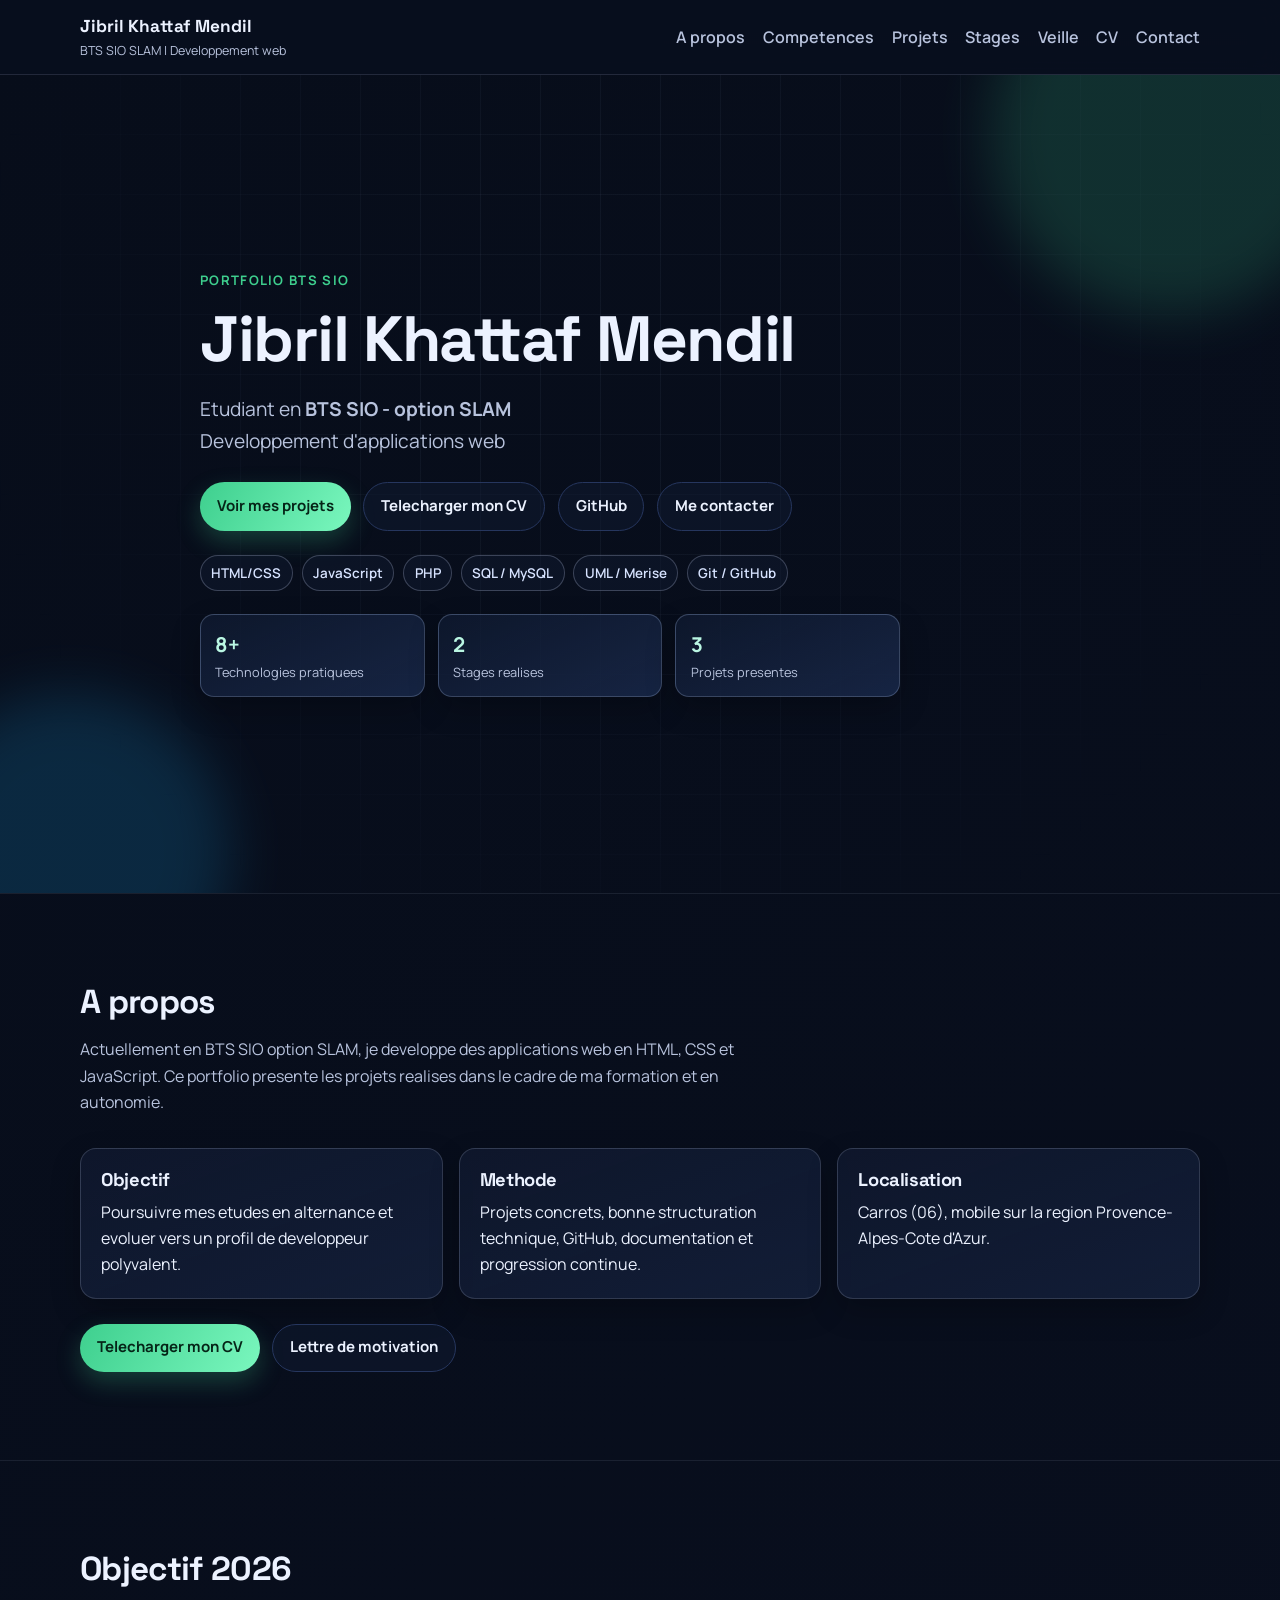
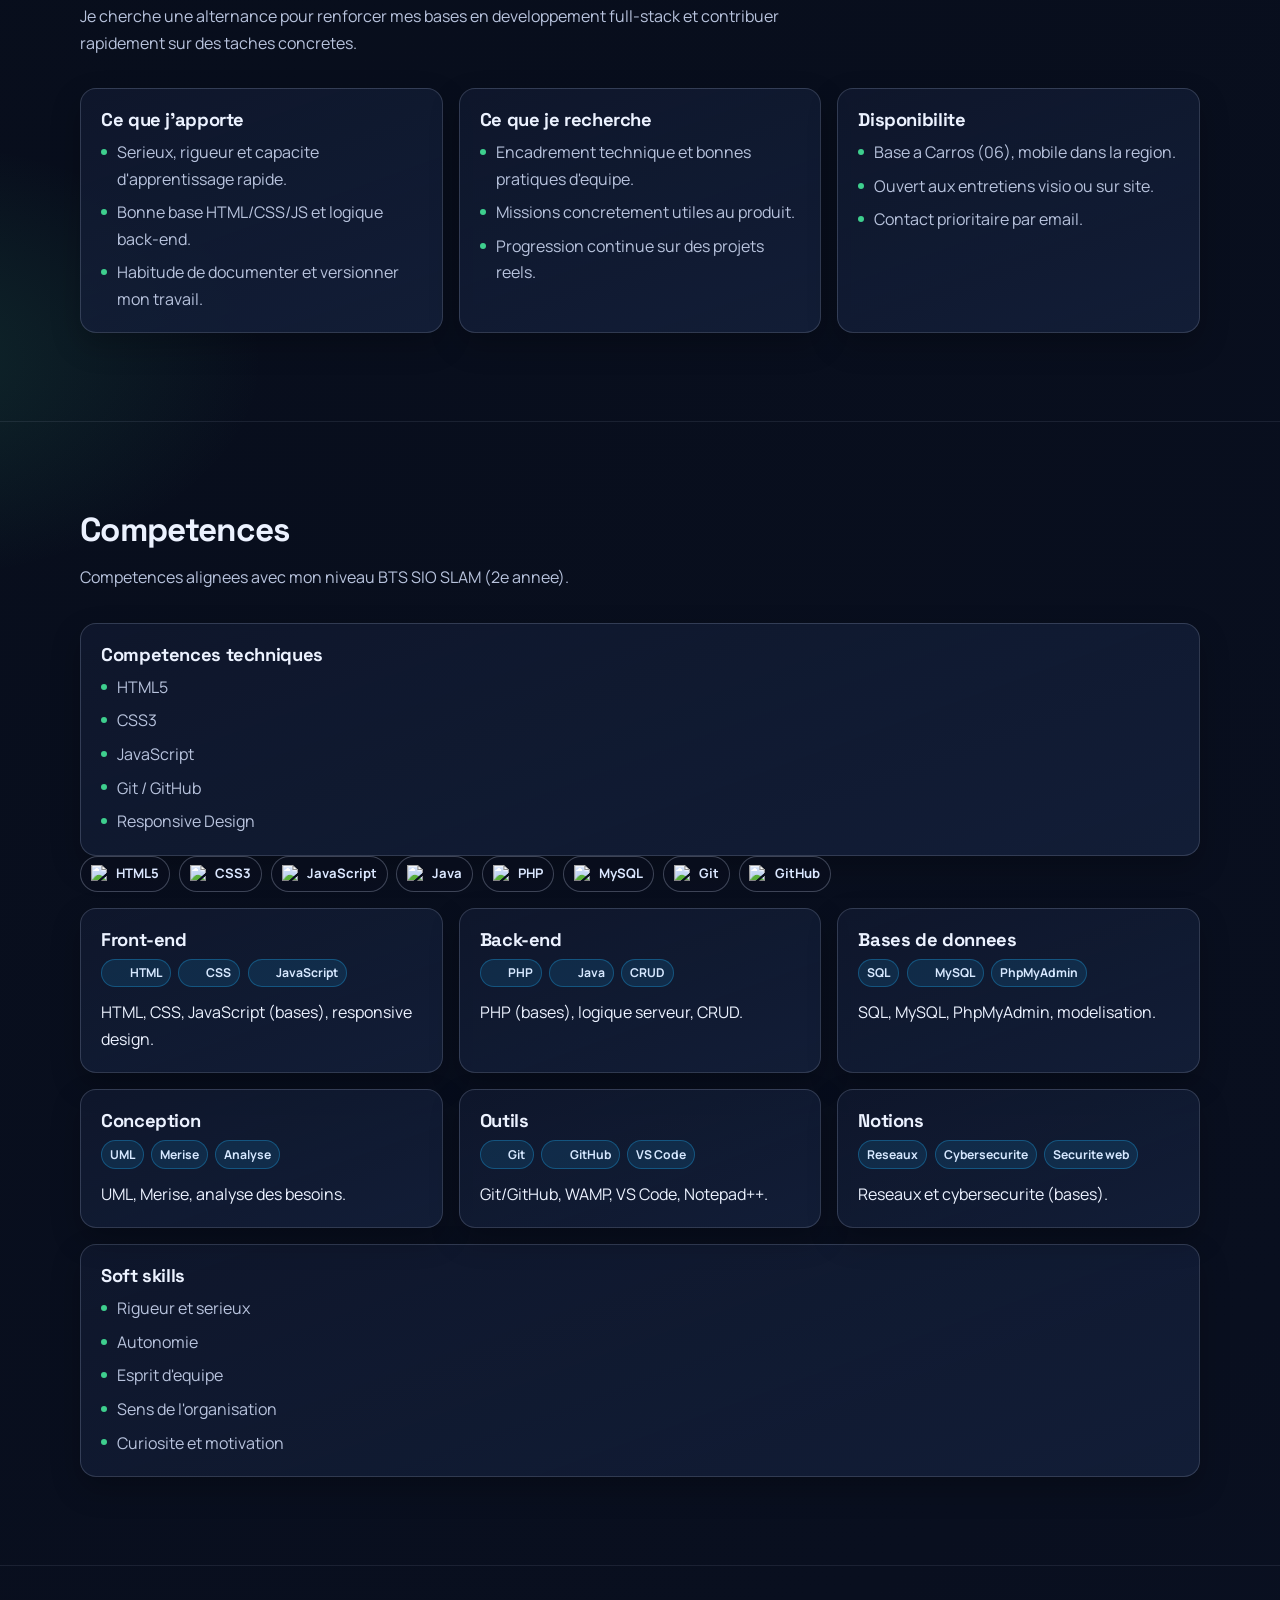
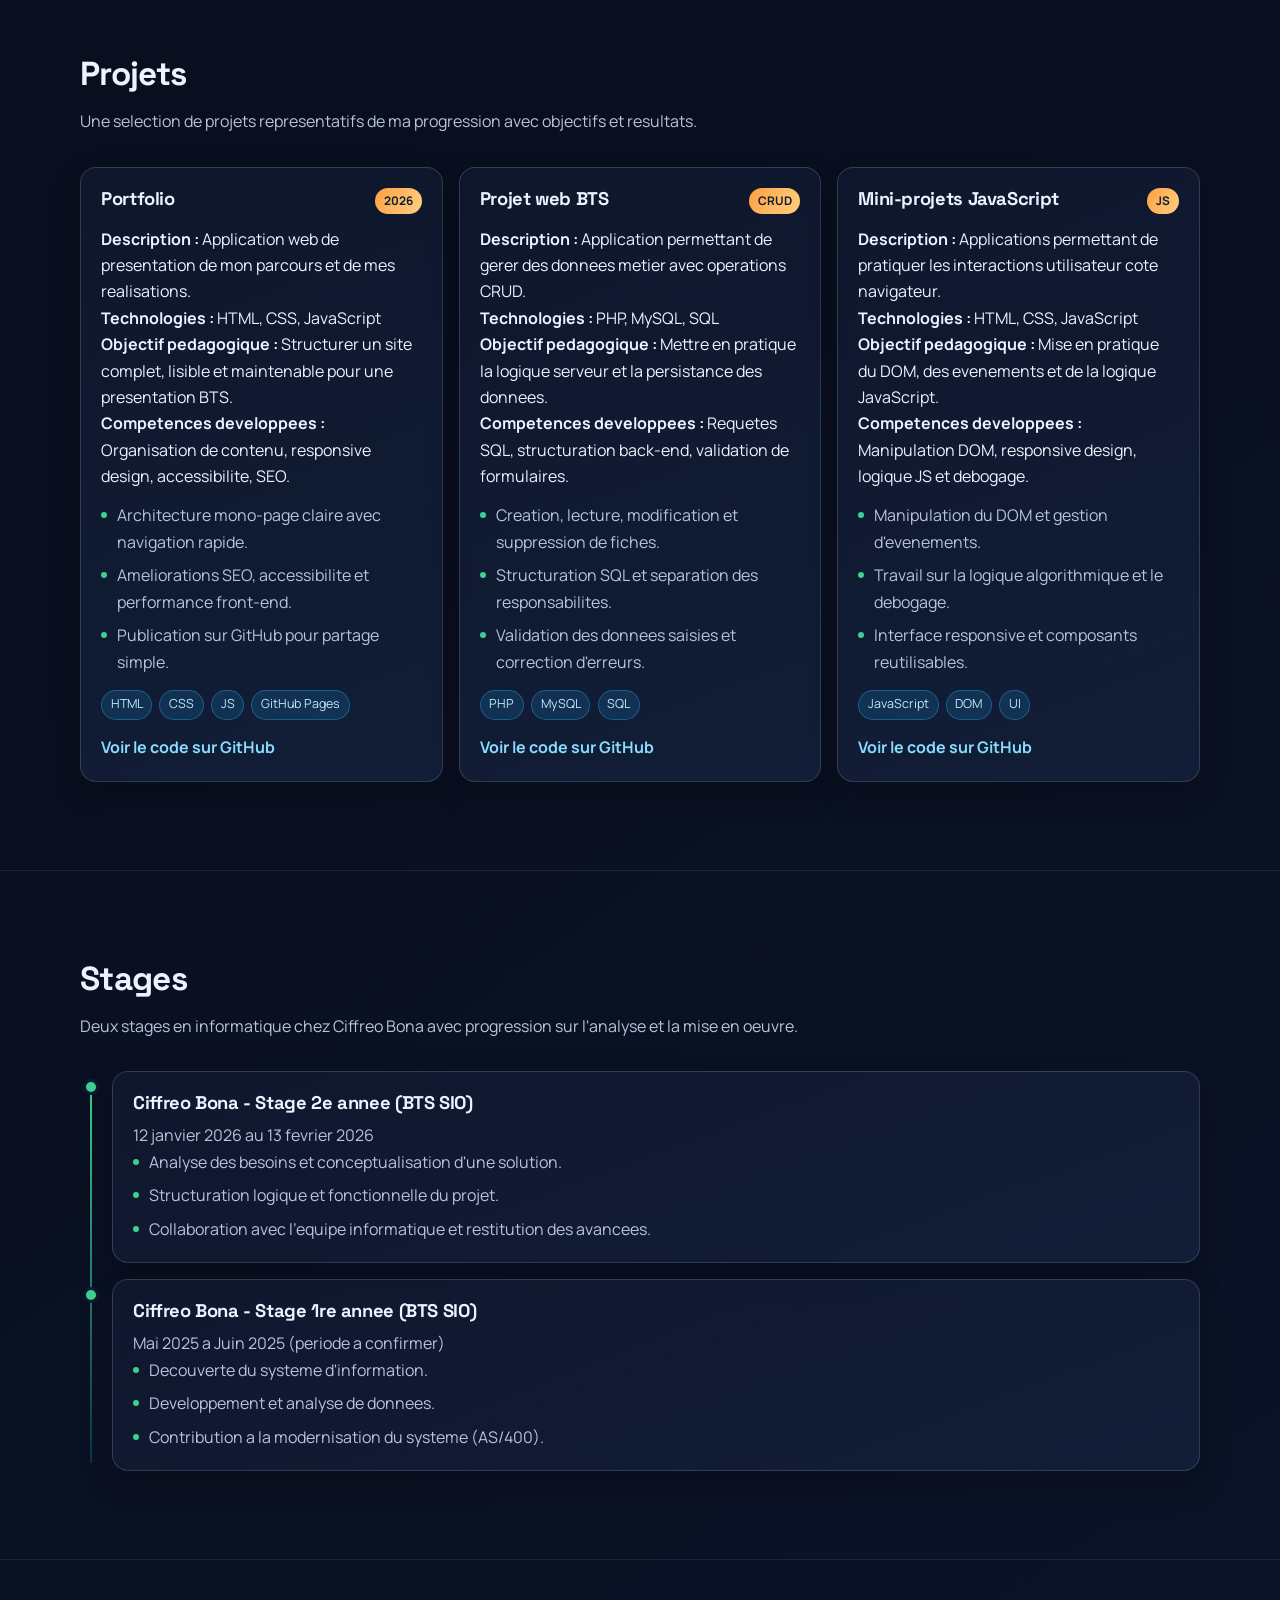
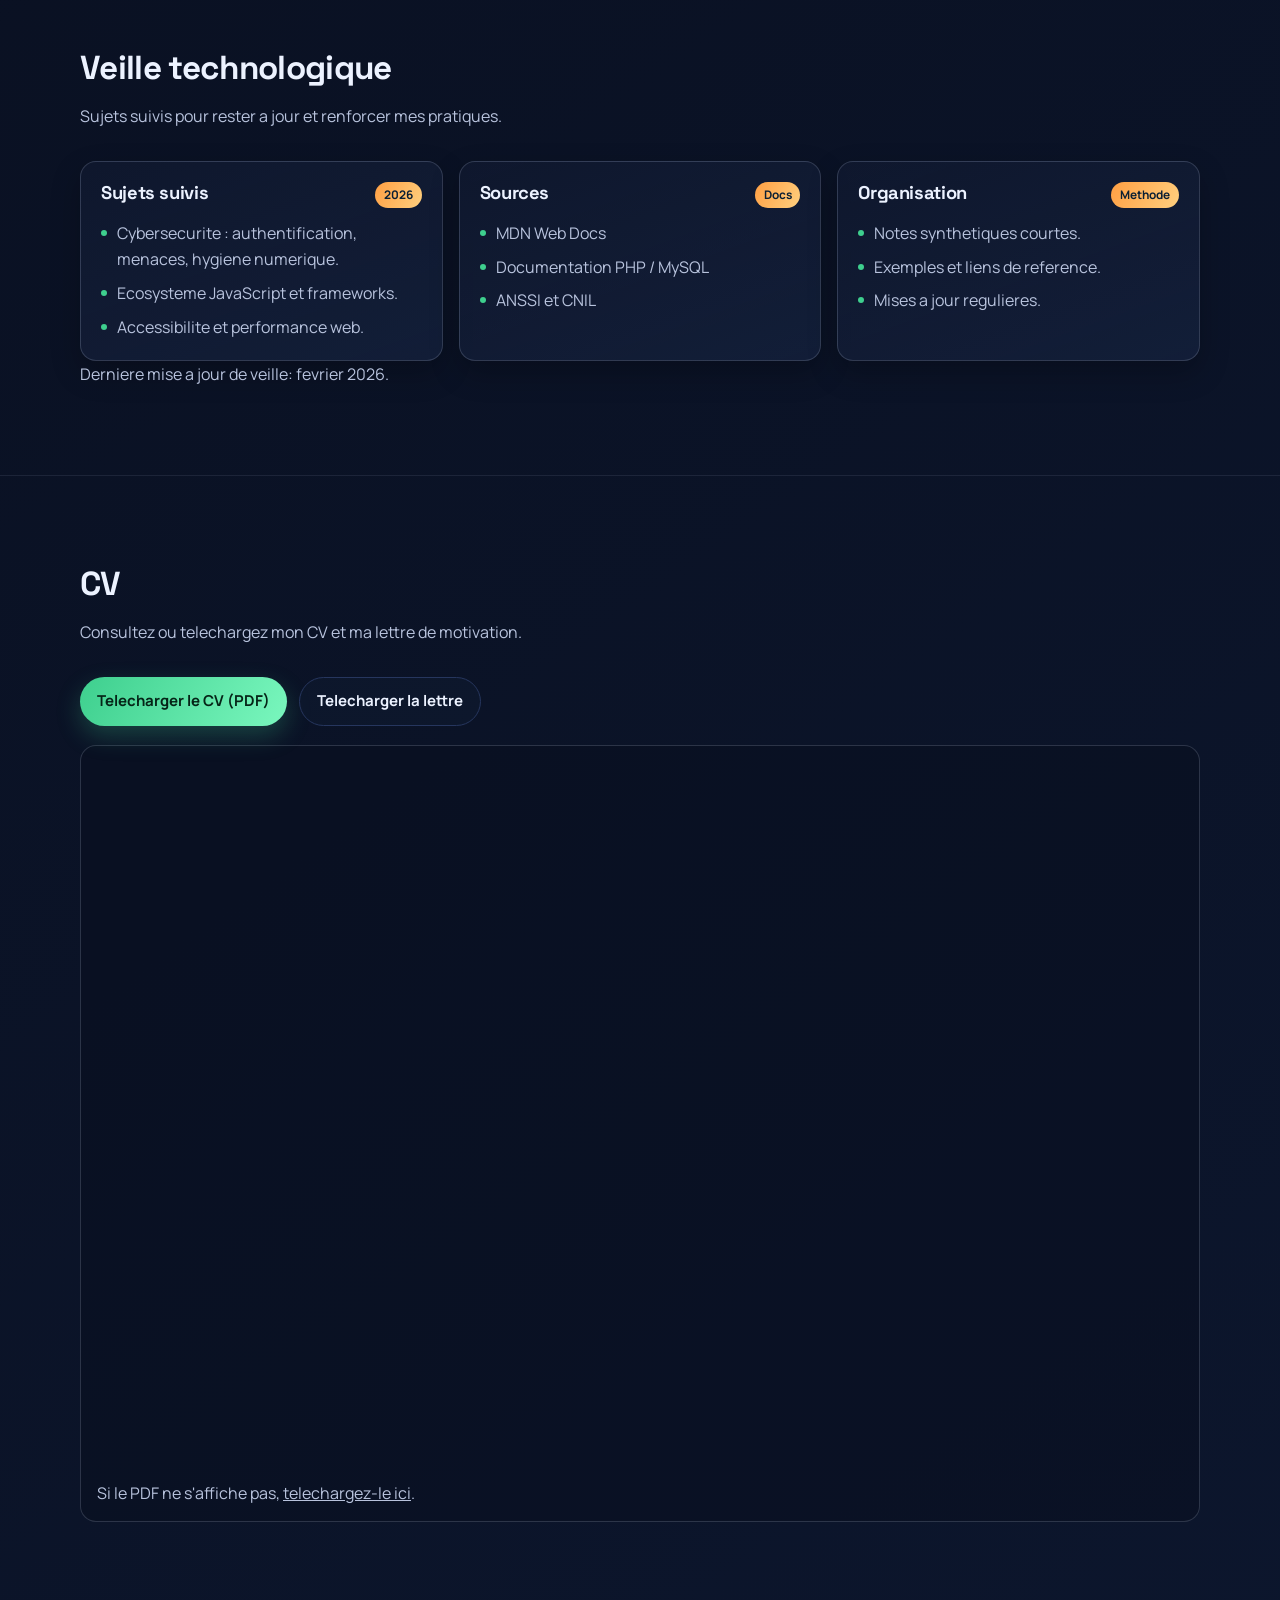
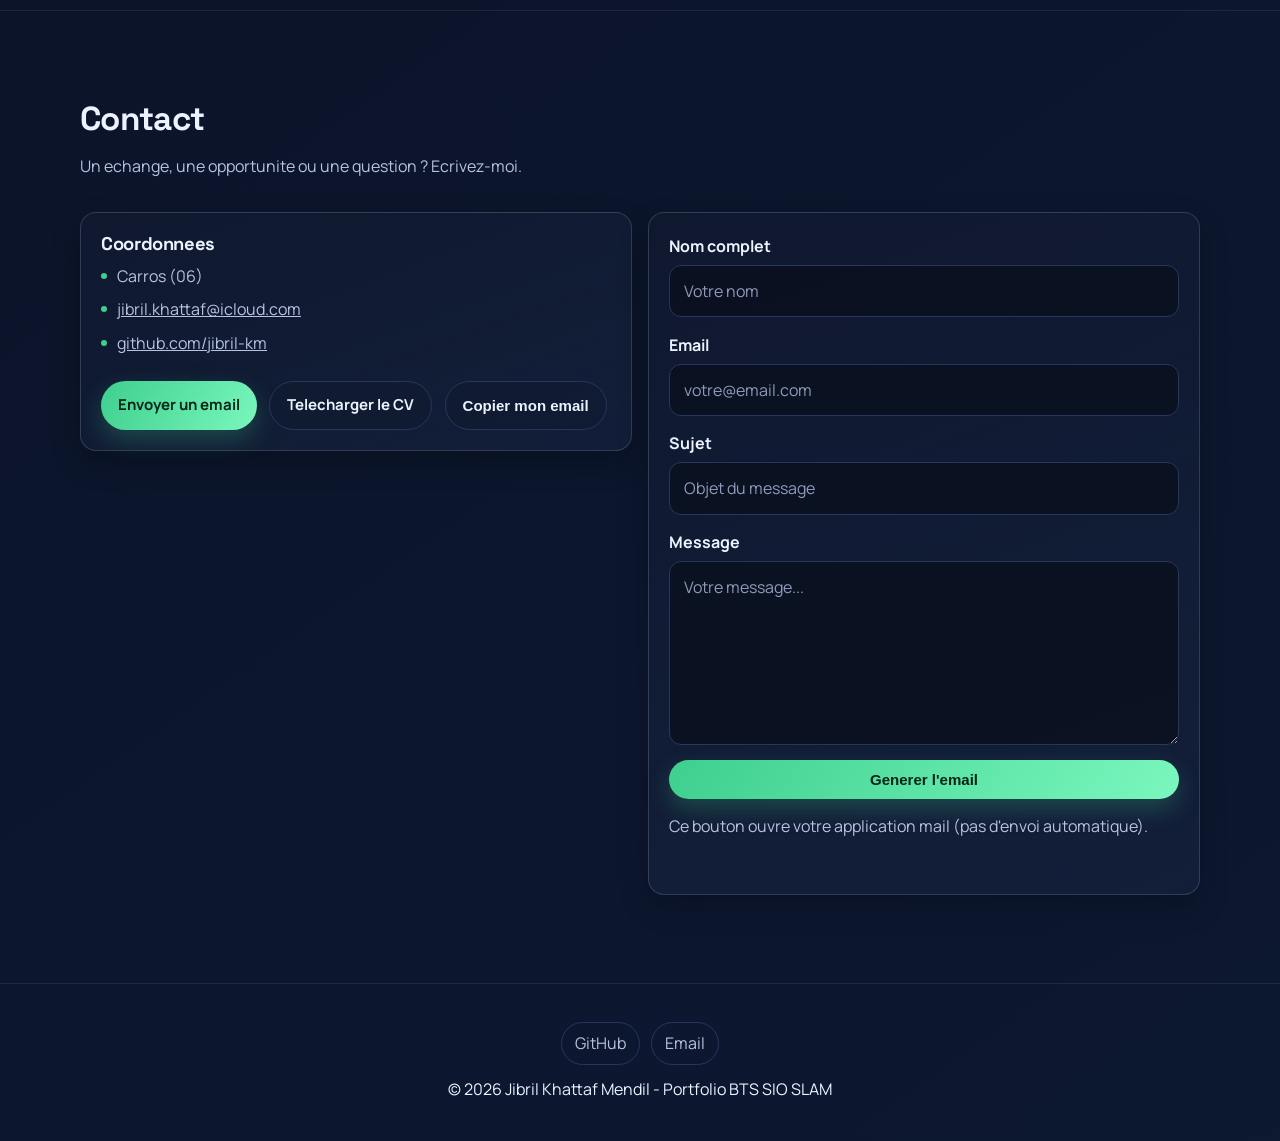
==== index.html @ f061dd58 "Align portfolio content with BTS jury structure" ====
<!DOCTYPE html>
<html lang="fr">
<head>
  <meta charset="UTF-8" />
  <meta name="viewport" content="width=device-width, initial-scale=1.0" />
  <meta name="description" content="Portfolio de Jibril Khattaf Mendil, etudiant BTS SIO SLAM: projets web, stages, veille technologique et CV." />
  <meta name="robots" content="index,follow" />
  <meta name="theme-color" content="#0f172a" />
  <meta property="og:title" content="Portfolio | Jibril Khattaf Mendil" />
  <meta property="og:description" content="Etudiant BTS SIO SLAM a Nice. Projets concrets, stages, competences et contact." />
  <meta property="og:type" content="website" />
  <meta property="og:url" content="https://jibril-km.github.io/PORTEFOLIO_JIBRIL/" />
  <meta property="og:image" content="https://jibril-km.github.io/PORTEFOLIO_JIBRIL/assets/og-preview.svg" />
  <meta name="twitter:card" content="summary_large_image" />
  <meta name="twitter:title" content="Portfolio | Jibril Khattaf Mendil" />
  <meta name="twitter:description" content="BTS SIO SLAM a Nice: projets, stages, veille, CV et contact." />
  <meta name="twitter:image" content="https://jibril-km.github.io/PORTEFOLIO_JIBRIL/assets/og-preview.svg" />
  <link rel="canonical" href="https://jibril-km.github.io/PORTEFOLIO_JIBRIL/" />
  <link rel="manifest" href="manifest.webmanifest" />
  <link rel="icon" type="image/svg+xml" href="assets/favicon.svg" />
  <title>Portfolio | Jibril Khattaf Mendil (BTS SIO SLAM)</title>

  <link rel="preconnect" href="https://fonts.googleapis.com">
  <link rel="preconnect" href="https://fonts.gstatic.com" crossorigin>
  <link href="https://fonts.googleapis.com/css2?family=Manrope:wght@400;500;600;700;800&family=Space+Grotesk:wght@500;600;700&display=swap" rel="stylesheet">
  <link rel="stylesheet" href="styles.css" />
  <script type="application/ld+json">
    {
      "@context": "https://schema.org",
      "@type": "Person",
      "name": "Jibril Khattaf Mendil",
      "jobTitle": "Etudiant BTS SIO SLAM",
      "url": "https://jibril-km.github.io/PORTEFOLIO_JIBRIL/",
      "sameAs": [
        "https://github.com/jibril-km"
      ],
      "email": "mailto:jibril.khattaf@icloud.com",
      "address": {
        "@type": "PostalAddress",
        "addressLocality": "Carros",
        "addressCountry": "FR"
      }
    }
  </script>
</head>
<body id="top">
  <noscript>
    <div class="noscript-banner">Ce site fonctionne mieux avec JavaScript active.</div>
  </noscript>
  <a class="skip-link" href="#main-content">Aller au contenu</a>

  <header class="header" id="header">
    <div class="container header-inner">
      <a class="brand" href="#top" aria-label="Retour en haut">
        <span class="brand-name">Jibril Khattaf Mendil</span>
        <span class="brand-sub">BTS SIO SLAM | Developpement web</span>
      </a>

      <button type="button" class="menu-toggle" aria-label="Ouvrir le menu" aria-expanded="false" aria-controls="main-nav">
        <span></span><span></span><span></span>
      </button>

      <nav id="main-nav" class="navbar" aria-label="Navigation principale">
        <ul class="nav-list">
          <li><a href="#about" class="nav-link">A propos</a></li>
          <li><a href="#skills" class="nav-link">Competences</a></li>
          <li><a href="#projects" class="nav-link">Projets</a></li>
          <li><a href="#internships" class="nav-link">Stages</a></li>
          <li><a href="#veille" class="nav-link">Veille</a></li>
          <li><a href="#cv" class="nav-link">CV</a></li>
          <li><a href="#contact" class="nav-link">Contact</a></li>
        </ul>
      </nav>
    </div>
  </header>

  <main id="main-content">
    <section class="hero section">
      <div class="hero-glow hero-glow-a" aria-hidden="true"></div>
      <div class="hero-glow hero-glow-b" aria-hidden="true"></div>
      <div class="hero-grid-overlay" aria-hidden="true"></div>

      <div class="container hero-layout reveal">
        <p class="eyebrow">Portfolio BTS SIO</p>
        <h1 class="hero-title">Jibril Khattaf Mendil</h1>
        <p class="hero-subtitle">
          Etudiant en <strong>BTS SIO - option SLAM</strong><br />
          Developpement d'applications web
        </p>

        <div class="hero-actions">
          <a href="#projects" class="btn btn-primary">Voir mes projets</a>
          <a href="assets/CV_Jibril_Khattaf_Mendil.pdf" class="btn btn-outline" download>Telecharger mon CV</a>
          <a href="https://github.com/jibril-km" class="btn btn-outline" target="_blank" rel="noopener noreferrer">GitHub</a>
          <a href="#contact" class="btn btn-outline">Me contacter</a>
        </div>

        <ul class="pill-list" aria-label="Technologies principales">
          <li>HTML/CSS</li>
          <li>JavaScript</li>
          <li>PHP</li>
          <li>SQL / MySQL</li>
          <li>UML / Merise</li>
          <li>Git / GitHub</li>
        </ul>

        <div class="hero-metrics" aria-label="Indicateurs">
          <article class="metric-card"><span class="metric-value">8+</span><span class="metric-label">Technologies pratiquees</span></article>
          <article class="metric-card"><span class="metric-value">2</span><span class="metric-label">Stages realises</span></article>
          <article class="metric-card"><span class="metric-value">3</span><span class="metric-label">Projets presentes</span></article>
        </div>
      </div>
    </section>

    <section id="about" class="section">
      <div class="container reveal">
        <h2>A propos</h2>
        <p class="section-intro">
          Actuellement en BTS SIO option SLAM, je developpe des applications web en HTML, CSS et JavaScript.
          Ce portfolio presente les projets realises dans le cadre de ma formation et en autonomie.
        </p>

        <div class="grid cols-3">
          <article class="panel">
            <h3>Objectif</h3>
            <p>Poursuivre mes etudes en alternance et evoluer vers un profil de developpeur polyvalent.</p>
          </article>
          <article class="panel">
            <h3>Methode</h3>
            <p>Projets concrets, bonne structuration technique, GitHub, documentation et progression continue.</p>
          </article>
          <article class="panel">
            <h3>Localisation</h3>
            <p>Carros (06), mobile sur la region Provence-Alpes-Cote d'Azur.</p>
          </article>
        </div>

        <div class="inline-actions">
          <a class="btn btn-primary" href="assets/CV_Jibril_Khattaf_Mendil.pdf" download>Telecharger mon CV</a>
          <a class="btn btn-outline" href="assets/Lettre_motivation_CESI_Jibril_Khattaf_Mendil.docx" download>Lettre de motivation</a>
        </div>
      </div>
    </section>

    <section id="goal" class="section">
      <div class="container reveal">
        <h2>Objectif 2026</h2>
        <p class="section-intro">
          Je cherche une alternance pour renforcer mes bases en developpement full-stack et contribuer rapidement sur des taches concretes.
        </p>

        <div class="grid cols-3">
          <article class="panel">
            <h3>Ce que j'apporte</h3>
            <ul class="dot-list">
              <li>Serieux, rigueur et capacite d'apprentissage rapide.</li>
              <li>Bonne base HTML/CSS/JS et logique back-end.</li>
              <li>Habitude de documenter et versionner mon travail.</li>
            </ul>
          </article>
          <article class="panel">
            <h3>Ce que je recherche</h3>
            <ul class="dot-list">
              <li>Encadrement technique et bonnes pratiques d'equipe.</li>
              <li>Missions concretement utiles au produit.</li>
              <li>Progression continue sur des projets reels.</li>
            </ul>
          </article>
          <article class="panel">
            <h3>Disponibilite</h3>
            <ul class="dot-list">
              <li>Base a Carros (06), mobile dans la region.</li>
              <li>Ouvert aux entretiens visio ou sur site.</li>
              <li>Contact prioritaire par email.</li>
            </ul>
          </article>
        </div>
      </div>
    </section>

    <section id="skills" class="section">
      <div class="container reveal">
        <h2>Competences</h2>
        <p class="section-intro">Competences alignees avec mon niveau BTS SIO SLAM (2e annee).</p>

        <article class="panel soft">
          <h3>Competences techniques</h3>
          <ul class="dot-list">
            <li>HTML5</li>
            <li>CSS3</li>
            <li>JavaScript</li>
            <li>Git / GitHub</li>
            <li>Responsive Design</li>
          </ul>
        </article>

        <div class="skill-logos" aria-label="Logos technologies">
          <span class="logo-chip"><img src="https://cdn.jsdelivr.net/gh/devicons/devicon/icons/html5/html5-original.svg" alt="Logo HTML5" loading="lazy" />HTML5</span>
          <span class="logo-chip"><img src="https://cdn.jsdelivr.net/gh/devicons/devicon/icons/css3/css3-original.svg" alt="Logo CSS3" loading="lazy" />CSS3</span>
          <span class="logo-chip"><img src="https://cdn.jsdelivr.net/gh/devicons/devicon/icons/javascript/javascript-original.svg" alt="Logo JavaScript" loading="lazy" />JavaScript</span>
          <span class="logo-chip"><img src="https://cdn.jsdelivr.net/gh/devicons/devicon/icons/java/java-original.svg" alt="Logo Java" loading="lazy" />Java</span>
          <span class="logo-chip"><img src="https://cdn.jsdelivr.net/gh/devicons/devicon/icons/php/php-original.svg" alt="Logo PHP" loading="lazy" />PHP</span>
          <span class="logo-chip"><img src="https://cdn.jsdelivr.net/gh/devicons/devicon/icons/mysql/mysql-original.svg" alt="Logo MySQL" loading="lazy" />MySQL</span>
          <span class="logo-chip"><img src="https://cdn.jsdelivr.net/gh/devicons/devicon/icons/git/git-original.svg" alt="Logo Git" loading="lazy" />Git</span>
          <span class="logo-chip"><img src="https://cdn.jsdelivr.net/gh/devicons/devicon/icons/github/github-original.svg" alt="Logo GitHub" loading="lazy" />GitHub</span>
        </div>
        <div class="grid cols-3">
          <article class="panel skill"><h3>Front-end</h3><div class="skill-badges"><span class="skill-badge"><img src="https://cdn.jsdelivr.net/gh/devicons/devicon/icons/html5/html5-original.svg" alt="" loading="lazy" />HTML</span><span class="skill-badge"><img src="https://cdn.jsdelivr.net/gh/devicons/devicon/icons/css3/css3-original.svg" alt="" loading="lazy" />CSS</span><span class="skill-badge"><img src="https://cdn.jsdelivr.net/gh/devicons/devicon/icons/javascript/javascript-original.svg" alt="" loading="lazy" />JavaScript</span></div><p>HTML, CSS, JavaScript (bases), responsive design.</p></article>
          <article class="panel skill"><h3>Back-end</h3><div class="skill-badges"><span class="skill-badge"><img src="https://cdn.jsdelivr.net/gh/devicons/devicon/icons/php/php-original.svg" alt="" loading="lazy" />PHP</span><span class="skill-badge"><img src="https://cdn.jsdelivr.net/gh/devicons/devicon/icons/java/java-original.svg" alt="" loading="lazy" />Java</span><span class="skill-badge">CRUD</span></div><p>PHP (bases), logique serveur, CRUD.</p></article>
          <article class="panel skill"><h3>Bases de donnees</h3><div class="skill-badges"><span class="skill-badge">SQL</span><span class="skill-badge"><img src="https://cdn.jsdelivr.net/gh/devicons/devicon/icons/mysql/mysql-original.svg" alt="" loading="lazy" />MySQL</span><span class="skill-badge">PhpMyAdmin</span></div><p>SQL, MySQL, PhpMyAdmin, modelisation.</p></article>
          <article class="panel skill"><h3>Conception</h3><div class="skill-badges"><span class="skill-badge">UML</span><span class="skill-badge">Merise</span><span class="skill-badge">Analyse</span></div><p>UML, Merise, analyse des besoins.</p></article>
          <article class="panel skill"><h3>Outils</h3><div class="skill-badges"><span class="skill-badge"><img src="https://cdn.jsdelivr.net/gh/devicons/devicon/icons/git/git-original.svg" alt="" loading="lazy" />Git</span><span class="skill-badge"><img src="https://cdn.jsdelivr.net/gh/devicons/devicon/icons/github/github-original.svg" alt="" loading="lazy" />GitHub</span><span class="skill-badge">VS Code</span></div><p>Git/GitHub, WAMP, VS Code, Notepad++.</p></article>
          <article class="panel skill"><h3>Notions</h3><div class="skill-badges"><span class="skill-badge">Reseaux</span><span class="skill-badge">Cybersecurite</span><span class="skill-badge">Securite web</span></div><p>Reseaux et cybersecurite (bases).</p></article>
        </div>

        <article class="panel soft">
          <h3>Soft skills</h3>
          <ul class="dot-list">
            <li>Rigueur et serieux</li>
            <li>Autonomie</li>
            <li>Esprit d'equipe</li>
            <li>Sens de l'organisation</li>
            <li>Curiosite et motivation</li>
          </ul>
        </article>
      </div>
    </section>

    <section id="projects" class="section">
      <div class="container reveal">
        <h2>Projets</h2>
        <p class="section-intro">Une selection de projets representatifs de ma progression avec objectifs et resultats.</p>

        <div class="grid cols-3">
          <article class="panel project">
            <div class="project-head"><h3>Portfolio</h3><span class="chip">2026</span></div>
            <p><strong>Description :</strong> Application web de presentation de mon parcours et de mes realisations.</p>
            <p><strong>Technologies :</strong> HTML, CSS, JavaScript</p>
            <p><strong>Objectif pedagogique :</strong> Structurer un site complet, lisible et maintenable pour une presentation BTS.</p>
            <p><strong>Competences developpees :</strong> Organisation de contenu, responsive design, accessibilite, SEO.</p>
            <ul class="dot-list project-points">
              <li>Architecture mono-page claire avec navigation rapide.</li>
              <li>Ameliorations SEO, accessibilite et performance front-end.</li>
              <li>Publication sur GitHub pour partage simple.</li>
            </ul>
            <div class="tags"><span>HTML</span><span>CSS</span><span>JS</span><span>GitHub Pages</span></div>
            <a href="https://github.com/jibril-km/PORTEFOLIO_JIBRIL" target="_blank" rel="noopener noreferrer" class="text-link">Voir le code sur GitHub</a>
          </article>

          <article class="panel project">
            <div class="project-head"><h3>Projet web BTS</h3><span class="chip">CRUD</span></div>
            <p><strong>Description :</strong> Application permettant de gerer des donnees metier avec operations CRUD.</p>
            <p><strong>Technologies :</strong> PHP, MySQL, SQL</p>
            <p><strong>Objectif pedagogique :</strong> Mettre en pratique la logique serveur et la persistance des donnees.</p>
            <p><strong>Competences developpees :</strong> Requetes SQL, structuration back-end, validation de formulaires.</p>
            <ul class="dot-list project-points">
              <li>Creation, lecture, modification et suppression de fiches.</li>
              <li>Structuration SQL et separation des responsabilites.</li>
              <li>Validation des donnees saisies et correction d'erreurs.</li>
            </ul>
            <div class="tags"><span>PHP</span><span>MySQL</span><span>SQL</span></div>
            <a href="https://github.com/jibril-km" target="_blank" rel="noopener noreferrer" class="text-link">Voir le code sur GitHub</a>
          </article>

          <article class="panel project">
            <div class="project-head"><h3>Mini-projets JavaScript</h3><span class="chip">JS</span></div>
            <p><strong>Description :</strong> Applications permettant de pratiquer les interactions utilisateur cote navigateur.</p>
            <p><strong>Technologies :</strong> HTML, CSS, JavaScript</p>
            <p><strong>Objectif pedagogique :</strong> Mise en pratique du DOM, des evenements et de la logique JavaScript.</p>
            <p><strong>Competences developpees :</strong> Manipulation DOM, responsive design, logique JS et debogage.</p>
            <ul class="dot-list project-points">
              <li>Manipulation du DOM et gestion d'evenements.</li>
              <li>Travail sur la logique algorithmique et le debogage.</li>
              <li>Interface responsive et composants reutilisables.</li>
            </ul>
            <div class="tags"><span>JavaScript</span><span>DOM</span><span>UI</span></div>
            <a href="https://github.com/jibril-km" target="_blank" rel="noopener noreferrer" class="text-link">Voir le code sur GitHub</a>
          </article>
        </div>
      </div>
    </section>

    <section id="internships" class="section">
      <div class="container reveal">
        <h2>Stages</h2>
        <p class="section-intro">Deux stages en informatique chez Ciffreo Bona avec progression sur l'analyse et la mise en oeuvre.</p>

        <div class="timeline" aria-label="Timeline des stages">
          <article class="timeline-item">
            <div class="timeline-dot" aria-hidden="true"></div>
            <div class="panel">
              <h3>Ciffreo Bona - Stage 2e annee (BTS SIO)</h3>
              <p class="muted">12 janvier 2026 au 13 fevrier 2026</p>
              <ul class="dot-list">
                <li>Analyse des besoins et conceptualisation d'une solution.</li>
                <li>Structuration logique et fonctionnelle du projet.</li>
                <li>Collaboration avec l'equipe informatique et restitution des avancees.</li>
              </ul>
            </div>
          </article>

          <article class="timeline-item">
            <div class="timeline-dot" aria-hidden="true"></div>
            <div class="panel">
              <h3>Ciffreo Bona - Stage 1re annee (BTS SIO)</h3>
              <p class="muted">Mai 2025 a Juin 2025 (periode a confirmer)</p>
              <ul class="dot-list">
                <li>Decouverte du systeme d'information.</li>
                <li>Developpement et analyse de donnees.</li>
                <li>Contribution a la modernisation du systeme (AS/400).</li>
              </ul>
            </div>
          </article>
        </div>
      </div>
    </section>

    <section id="veille" class="section">
      <div class="container reveal">
        <h2>Veille technologique</h2>
        <p class="section-intro">Sujets suivis pour rester a jour et renforcer mes pratiques.</p>

        <div class="grid cols-3">
          <article class="panel">
            <div class="project-head"><h3>Sujets suivis</h3><span class="chip">2026</span></div>
            <ul class="dot-list">
              <li>Cybersecurite : authentification, menaces, hygiene numerique.</li>
              <li>Ecosysteme JavaScript et frameworks.</li>
              <li>Accessibilite et performance web.</li>
            </ul>
          </article>

          <article class="panel">
            <div class="project-head"><h3>Sources</h3><span class="chip">Docs</span></div>
            <ul class="dot-list">
              <li>MDN Web Docs</li>
              <li>Documentation PHP / MySQL</li>
              <li>ANSSI et CNIL</li>
            </ul>
          </article>

          <article class="panel">
            <div class="project-head"><h3>Organisation</h3><span class="chip">Methode</span></div>
            <ul class="dot-list">
              <li>Notes synthetiques courtes.</li>
              <li>Exemples et liens de reference.</li>
              <li>Mises a jour regulieres.</li>
            </ul>
          </article>
        </div>
        <p class="muted">Derniere mise a jour de veille: fevrier 2026.</p>
      </div>
    </section>

    <section id="cv" class="section">
      <div class="container reveal">
        <h2>CV</h2>
        <p class="section-intro">Consultez ou telechargez mon CV et ma lettre de motivation.</p>

        <div class="inline-actions">
          <a class="btn btn-primary" href="assets/CV_Jibril_Khattaf_Mendil.pdf" download>Telecharger le CV (PDF)</a>
          <a class="btn btn-outline" href="assets/Lettre_motivation_CESI_Jibril_Khattaf_Mendil.docx" download>Telecharger la lettre</a>
        </div>

        <div class="pdf-embed" role="region" aria-label="CV integre">
          <iframe src="assets/CV_Jibril_Khattaf_Mendil.pdf" title="CV de Jibril Khattaf Mendil" loading="lazy"></iframe>
          <p class="muted">
            Si le PDF ne s'affiche pas, <a href="assets/CV_Jibril_Khattaf_Mendil.pdf" download>telechargez-le ici</a>.
          </p>
        </div>
      </div>
    </section>

    <section id="contact" class="section">
      <div class="container reveal">
        <h2>Contact</h2>
        <p class="section-intro">Un echange, une opportunite ou une question ? Ecrivez-moi.</p>

        <div class="contact-grid">
          <article class="panel contact-panel">
            <h3>Coordonnees</h3>
            <ul class="dot-list">
              <li>Carros (06)</li>
              <li><a href="mailto:jibril.khattaf@icloud.com">jibril.khattaf@icloud.com</a></li>
              <li><a href="https://github.com/jibril-km" target="_blank" rel="noopener noreferrer">github.com/jibril-km</a></li>
            </ul>
            <div class="inline-actions">
              <a class="btn btn-primary" href="mailto:jibril.khattaf@icloud.com?subject=Contact%20Portfolio">Envoyer un email</a>
              <a class="btn btn-outline" href="assets/CV_Jibril_Khattaf_Mendil.pdf" download>Telecharger le CV</a>
              <button type="button" class="btn btn-outline" id="copyEmailBtn">Copier mon email</button>
            </div>
          </article>

          <form class="panel contact-form" id="contactForm">
            <div class="form-group">
              <label for="name">Nom complet</label>
              <input type="text" id="name" name="name" required placeholder="Votre nom" />
            </div>

            <div class="form-group">
              <label for="email">Email</label>
              <input type="email" id="email" name="email" required placeholder="votre@email.com" />
            </div>

            <div class="form-group">
              <label for="subject">Sujet</label>
              <input type="text" id="subject" name="subject" required placeholder="Objet du message" />
            </div>

            <div class="form-group">
              <label for="message">Message</label>
              <textarea id="message" name="message" rows="6" required placeholder="Votre message..."></textarea>
            </div>

            <button type="submit" class="btn btn-primary">Generer l'email</button>
            <p class="muted">Ce bouton ouvre votre application mail (pas d'envoi automatique).</p>
            <p class="form-status" id="formStatus" aria-live="polite"></p>
          </form>
        </div>
      </div>
    </section>
  </main>

  <footer class="footer">
    <div class="container footer-inner">
      <div class="social-links">
        <a href="https://github.com/jibril-km" target="_blank" rel="noopener noreferrer">GitHub</a>
        <a href="mailto:jibril.khattaf@icloud.com">Email</a>
      </div>
      <p>&copy; <span id="year"></span> Jibril Khattaf Mendil - Portfolio BTS SIO SLAM</p>
    </div>
  </footer>

  <button type="button" class="scroll-to-top" aria-label="Retour en haut">^</button>

  <script src="script.js" defer></script>
</body>
</html>
---- styles.css ----
:root {
  --bg: #090f1f;
  --bg-soft: #111a31;
  --surface: rgba(17, 26, 49, 0.72);
  --surface-strong: #14203b;
  --text: #ecf2ff;
  --muted: #b8c3dd;
  --line: #26365e;
  --brand: #3ecf8e;
  --brand-2: #1fb6ff;
  --accent: #ff9f43;
  --radius: 16px;
  --shadow: 0 12px 30px rgba(0, 0, 0, 0.24);
  --transition: 220ms ease;
}

* {
  margin: 0;
  padding: 0;
  box-sizing: border-box;
}

html {
  scroll-behavior: smooth;
  scroll-padding-top: 90px;
}

body {
  font-family: "Manrope", sans-serif;
  color: var(--text);
  background:
    radial-gradient(700px 360px at 82% -10%, rgba(31, 182, 255, 0.18), transparent 70%),
    radial-gradient(560px 320px at -10% 26%, rgba(62, 207, 142, 0.14), transparent 70%),
    linear-gradient(145deg, #070d1a 0%, #090f1f 45%, #0d1831 100%);
  line-height: 1.65;
  overflow-x: hidden;
}

img,
iframe {
  max-width: 100%;
}

a {
  color: inherit;
}

.noscript-banner {
  background: #ffde7d;
  color: #2a1e00;
  text-align: center;
  padding: 0.55rem 0.8rem;
  font-weight: 700;
}

.skip-link {
  position: absolute;
  left: 1rem;
  top: -48px;
  background: var(--brand);
  color: #062011;
  padding: 0.55rem 0.8rem;
  border-radius: 10px;
  font-weight: 800;
  z-index: 2000;
  transition: top var(--transition);
}

.skip-link:focus {
  top: 1rem;
}

.container {
  width: min(1120px, calc(100% - 2rem));
  margin-inline: auto;
}

.section {
  padding: 5.5rem 0;
  border-bottom: 1px solid rgba(184, 195, 221, 0.1);
}

h1,
h2,
h3 {
  font-family: "Space Grotesk", sans-serif;
  line-height: 1.2;
  letter-spacing: -0.02em;
}

h2 {
  font-size: clamp(1.7rem, 2.6vw, 2.4rem);
  margin-bottom: 0.9rem;
}

.section-intro {
  max-width: 72ch;
  color: var(--muted);
  margin-bottom: 2rem;
}

.eyebrow {
  text-transform: uppercase;
  font-weight: 700;
  letter-spacing: 0.1em;
  color: var(--brand);
  margin-bottom: 0.6rem;
  font-size: 0.82rem;
}

.muted {
  color: var(--muted);
}

.header {
  position: fixed;
  inset: 0 0 auto 0;
  z-index: 1000;
  background: rgba(9, 15, 31, 0.75);
  backdrop-filter: blur(12px);
  border-bottom: 1px solid rgba(184, 195, 221, 0.15);
}

.header-inner {
  min-height: 74px;
  display: flex;
  align-items: center;
  justify-content: space-between;
  gap: 1rem;
}

.brand {
  text-decoration: none;
  display: grid;
  gap: 0.05rem;
}

.brand-name {
  font-family: "Space Grotesk", sans-serif;
  font-weight: 700;
  font-size: 1.08rem;
}

.brand-sub {
  color: var(--muted);
  font-size: 0.78rem;
}

.nav-list {
  list-style: none;
  display: flex;
  align-items: center;
  gap: 1.1rem;
}

.nav-link {
  text-decoration: none;
  font-weight: 600;
  color: var(--muted);
  border-bottom: 2px solid transparent;
  padding-bottom: 0.1rem;
  transition: color var(--transition), border-color var(--transition);
}

.nav-link:hover,
.nav-link.is-active {
  color: var(--text);
  border-color: var(--brand);
}

.nav-link[aria-current="page"] {
  color: var(--text);
  border-color: var(--brand);
}

.menu-toggle {
  display: none;
  background: none;
  border: 0;
  width: 34px;
  height: 26px;
  padding: 0;
  flex-direction: column;
  justify-content: space-between;
  cursor: pointer;
}

.menu-toggle span {
  display: block;
  height: 2px;
  border-radius: 2px;
  background: var(--text);
  transition: transform var(--transition), opacity var(--transition);
}

.menu-toggle.active span:nth-child(1) {
  transform: translateY(12px) rotate(45deg);
}

.menu-toggle.active span:nth-child(2) {
  opacity: 0;
}

.menu-toggle.active span:nth-child(3) {
  transform: translateY(-12px) rotate(-45deg);
}

main {
  margin-top: 74px;
}

.hero {
  position: relative;
  min-height: min(92vh, 820px);
  display: grid;
  align-items: center;
  overflow: hidden;
}

.hero-layout {
  position: relative;
  z-index: 1;
  max-width: 880px;
}

.hero-title {
  font-size: clamp(2rem, 5.2vw, 4rem);
  margin-bottom: 1rem;
}

.hero-subtitle {
  color: var(--muted);
  font-size: clamp(1rem, 2vw, 1.2rem);
  max-width: 64ch;
}

.hero-actions,
.inline-actions {
  margin-top: 1.55rem;
  display: flex;
  flex-wrap: wrap;
  gap: 0.8rem;
}

.btn {
  border: 0;
  border-radius: 999px;
  padding: 0.68rem 1.05rem;
  text-decoration: none;
  font-weight: 700;
  font-size: 0.94rem;
  display: inline-flex;
  align-items: center;
  justify-content: center;
  cursor: pointer;
  transition: transform var(--transition), box-shadow var(--transition), background var(--transition), color var(--transition);
}

.btn:hover {
  transform: translateY(-2px);
}

.btn:focus-visible,
.nav-link:focus-visible,
.menu-toggle:focus-visible,
.scroll-to-top:focus-visible,
input:focus-visible,
textarea:focus-visible,
a:focus-visible {
  outline: 3px solid rgba(122, 247, 190, 0.92);
  outline-offset: 2px;
}

.btn-primary {
  color: #052417;
  background: linear-gradient(120deg, var(--brand), #7af7be);
  box-shadow: 0 10px 24px rgba(62, 207, 142, 0.25);
}

.btn-outline {
  color: var(--text);
  border: 1px solid var(--line);
  background: rgba(16, 26, 49, 0.55);
}

.btn-outline:hover {
  border-color: var(--brand-2);
  color: #d7f2ff;
}

.pill-list {
  list-style: none;
  margin-top: 1.5rem;
  display: flex;
  flex-wrap: wrap;
  gap: 0.55rem;
}

.pill-list li {
  border: 1px solid rgba(184, 195, 221, 0.28);
  color: #d7e3ff;
  padding: 0.38rem 0.65rem;
  border-radius: 999px;
  background: rgba(17, 26, 49, 0.5);
  font-size: 0.84rem;
  font-weight: 600;
}

.skill-logos {
  display: flex;
  flex-wrap: wrap;
  gap: 0.55rem;
  margin-bottom: 1rem;
}

.logo-chip {
  display: inline-flex;
  align-items: center;
  gap: 0.45rem;
  padding: 0.4rem 0.62rem;
  border-radius: 999px;
  border: 1px solid rgba(184, 195, 221, 0.3);
  background: rgba(10, 16, 31, 0.62);
  color: #dbe7ff;
  font-size: 0.82rem;
  font-weight: 700;
}

.logo-chip img {
  width: 18px;
  height: 18px;
  display: block;
}

.hero-glow {
  position: absolute;
  border-radius: 999px;
  filter: blur(28px);
  opacity: 0.32;
  pointer-events: none;
}

.hero-glow-a {
  width: 360px;
  height: 360px;
  background: rgba(62, 207, 142, 0.55);
  top: -120px;
  right: -70px;
  animation: floatA 9s ease-in-out infinite;
}

.hero-glow-b {
  width: 320px;
  height: 320px;
  background: rgba(31, 182, 255, 0.5);
  bottom: -120px;
  left: -90px;
  animation: floatB 10s ease-in-out infinite;
}

@keyframes floatA {
  0%, 100% { transform: translate(0, 0); }
  50% { transform: translate(-14px, 18px); }
}

@keyframes floatB {
  0%, 100% { transform: translate(0, 0); }
  50% { transform: translate(16px, -10px); }
}

.grid {
  display: grid;
  gap: 1rem;
}

.cols-3 {
  grid-template-columns: repeat(3, minmax(0, 1fr));
}

.panel {
  background: linear-gradient(160deg, var(--surface) 0%, rgba(20, 32, 59, 0.85) 100%);
  border: 1px solid rgba(184, 195, 221, 0.2);
  border-radius: var(--radius);
  box-shadow: var(--shadow);
  padding: 1.25rem;
  transition: transform var(--transition), border-color var(--transition), background var(--transition);
}

.panel:hover {
  transform: translateY(-4px);
  border-color: rgba(62, 207, 142, 0.6);
}

.panel h3 {
  font-size: 1.15rem;
  margin-bottom: 0.5rem;
}

.project-head {
  display: flex;
  justify-content: space-between;
  align-items: start;
  gap: 0.75rem;
  margin-bottom: 0.5rem;
}

.chip {
  font-size: 0.74rem;
  font-weight: 700;
  color: #0a1f34;
  background: linear-gradient(120deg, var(--accent), #ffd07f);
  border-radius: 999px;
  padding: 0.2rem 0.55rem;
}

.tags {
  display: flex;
  flex-wrap: wrap;
  gap: 0.45rem;
  margin-top: 0.9rem;
}

.tags span {
  font-size: 0.78rem;
  border-radius: 999px;
  background: rgba(31, 182, 255, 0.15);
  color: #bde9ff;
  border: 1px solid rgba(31, 182, 255, 0.35);
  padding: 0.24rem 0.54rem;
}

.text-link {
  display: inline-flex;
  margin-top: 0.9rem;
  font-weight: 700;
  color: #87dcff;
  text-decoration: none;
}

.text-link:hover {
  color: #b9ecff;
}

.soft {
  margin-top: 1rem;
}

.project-points {
  margin-top: 0.8rem;
}

.dot-list {
  list-style: none;
  display: grid;
  gap: 0.45rem;
  color: var(--muted);
}

.dot-list li {
  position: relative;
  padding-left: 1rem;
}

.dot-list li::before {
  content: "";
  width: 6px;
  height: 6px;
  border-radius: 999px;
  background: var(--brand);
  position: absolute;
  left: 0;
  top: 0.62rem;
}

.timeline {
  position: relative;
  margin-top: 1rem;
  display: grid;
  gap: 1rem;
}

.timeline::before {
  content: "";
  position: absolute;
  left: 10px;
  top: 8px;
  bottom: 8px;
  width: 2px;
  background: linear-gradient(var(--brand), rgba(31, 182, 255, 0.2));
}

.timeline-item {
  position: relative;
  padding-left: 2rem;
}

.timeline-dot {
  position: absolute;
  left: 3px;
  top: 8px;
  width: 16px;
  height: 16px;
  border-radius: 999px;
  border: 3px solid #0d1831;
  background: var(--brand);
}

.pdf-embed {
  margin-top: 1.2rem;
  border: 1px solid rgba(184, 195, 221, 0.2);
  border-radius: var(--radius);
  overflow: hidden;
  background: rgba(9, 15, 31, 0.5);
}

.pdf-embed iframe {
  display: block;
  width: 100%;
  height: 720px;
  border: 0;
}

.pdf-embed .muted {
  padding: 0.9rem 1rem;
}

.contact-grid {
  display: grid;
  grid-template-columns: 1fr 1fr;
  gap: 1rem;
}

.contact-panel {
  align-self: start;
}

.contact-form {
  display: grid;
  gap: 0.9rem;
}

.form-status {
  min-height: 1.25rem;
  font-weight: 700;
}

.form-status.success {
  color: #9ff7d2;
}

.form-status.error {
  color: #ffb8b8;
}

.form-group {
  display: grid;
  gap: 0.35rem;
}

label {
  font-weight: 700;
}

input,
textarea {
  font: inherit;
  color: var(--text);
  border-radius: 12px;
  border: 1px solid var(--line);
  background: rgba(8, 14, 26, 0.75);
  padding: 0.75rem 0.85rem;
  width: 100%;
}

input::placeholder,
textarea::placeholder {
  color: #8f9abc;
}

input:focus,
textarea:focus {
  outline: none;
  border-color: var(--brand-2);
  box-shadow: 0 0 0 3px rgba(31, 182, 255, 0.2);
}

.footer {
  padding: 2.4rem 0;
}

.footer-inner {
  display: grid;
  gap: 0.7rem;
  justify-items: center;
}

.social-links {
  display: flex;
  gap: 0.7rem;
}

.social-links a {
  text-decoration: none;
  border: 1px solid var(--line);
  border-radius: 999px;
  padding: 0.45rem 0.8rem;
  color: var(--muted);
  transition: border-color var(--transition), color var(--transition);
}

.social-links a:hover {
  color: var(--text);
  border-color: var(--brand);
}

.scroll-to-top {
  position: fixed;
  right: 1rem;
  bottom: 1rem;
  width: 44px;
  height: 44px;
  border: 0;
  border-radius: 999px;
  background: linear-gradient(120deg, var(--brand), var(--brand-2));
  color: #052417;
  font-weight: 900;
  cursor: pointer;
  display: none;
  place-items: center;
  box-shadow: 0 10px 22px rgba(0, 0, 0, 0.28);
}

.scroll-to-top.show {
  display: grid;
}

.reveal {
  opacity: 0;
  transform: translateY(18px);
  transition: opacity 500ms ease, transform 500ms ease;
}

.reveal.visible {
  opacity: 1;
  transform: translateY(0);
}

@media (max-width: 1024px) {
  .cols-3 {
    grid-template-columns: repeat(2, minmax(0, 1fr));
  }

  .contact-grid {
    grid-template-columns: 1fr;
  }

  .pdf-embed iframe {
    height: 640px;
  }
}

@media (max-width: 820px) {
  .menu-toggle {
    display: flex;
  }

  .navbar {
    position: absolute;
    left: 1rem;
    right: 1rem;
    top: 68px;
    background: rgba(9, 15, 31, 0.96);
    border: 1px solid rgba(184, 195, 221, 0.18);
    border-radius: 12px;
    max-height: 0;
    overflow: hidden;
    transition: max-height var(--transition), padding var(--transition);
  }

  .navbar.active {
    max-height: 420px;
    padding: 0.45rem 0;
  }

  .nav-list {
    flex-direction: column;
    align-items: stretch;
    gap: 0;
  }

  .nav-link {
    display: block;
    border: 0;
    padding: 0.65rem 0.95rem;
  }

  .brand-sub {
    display: none;
  }

  .hero {
    min-height: 84vh;
  }
}

@media (max-width: 720px) {
  .section {
    padding: 4rem 0;
  }

  .cols-3 {
    grid-template-columns: 1fr;
  }

  .hero-actions,
  .inline-actions {
    flex-direction: column;
    align-items: stretch;
  }

  .btn {
    width: 100%;
  }

  .timeline-item {
    padding-left: 1.75rem;
  }

  .timeline::before {
    left: 8px;
  }

  .timeline-dot {
    left: 1px;
  }

  .pdf-embed iframe {
    height: 560px;
  }
}

@media (prefers-reduced-motion: reduce) {
  * {
    animation: none !important;
    transition: none !important;
    scroll-behavior: auto !important;
  }
}




.skill-badges {
  display: flex;
  flex-wrap: wrap;
  gap: 0.45rem;
  margin-bottom: 0.75rem;
}

.skill-badge {
  display: inline-flex;
  align-items: center;
  gap: 0.35rem;
  font-size: 0.76rem;
  font-weight: 700;
  color: #d7e8ff;
  background: rgba(31, 182, 255, 0.12);
  border: 1px solid rgba(31, 182, 255, 0.3);
  border-radius: 999px;
  padding: 0.2rem 0.5rem;
}

.skill-badge img {
  width: 14px;
  height: 14px;
  display: block;
}


.header.scrolled {
  background: rgba(8, 13, 28, 0.9);
  border-color: rgba(164, 185, 225, 0.22);
  box-shadow: 0 8px 24px rgba(2, 7, 15, 0.35);
}

.hero-grid-overlay {
  position: absolute;
  inset: 0;
  background-image:
    linear-gradient(to right, rgba(164, 185, 225, 0.06) 1px, transparent 1px),
    linear-gradient(to bottom, rgba(164, 185, 225, 0.05) 1px, transparent 1px);
  background-size: 60px 60px;
  mask-image: radial-gradient(circle at 50% 32%, black 24%, transparent 80%);
  pointer-events: none;
}

.hero-metrics {
  margin-top: 1.4rem;
  display: grid;
  grid-template-columns: repeat(3, minmax(0, 1fr));
  gap: 0.8rem;
  max-width: 700px;
}

.metric-card {
  border: 1px solid rgba(164, 185, 225, 0.28);
  border-radius: 14px;
  background: linear-gradient(155deg, rgba(16, 27, 50, 0.72), rgba(24, 39, 71, 0.9));
  padding: 0.82rem 0.9rem;
  box-shadow: var(--shadow);
}

.metric-value {
  display: block;
  font-size: 1.28rem;
  font-weight: 700;
  color: #baf7e3;
}

.metric-label {
  display: block;
  font-size: 0.8rem;
  color: var(--muted);
}

@media (max-width: 720px) {
  .hero-metrics {
    grid-template-columns: 1fr;
  }
}
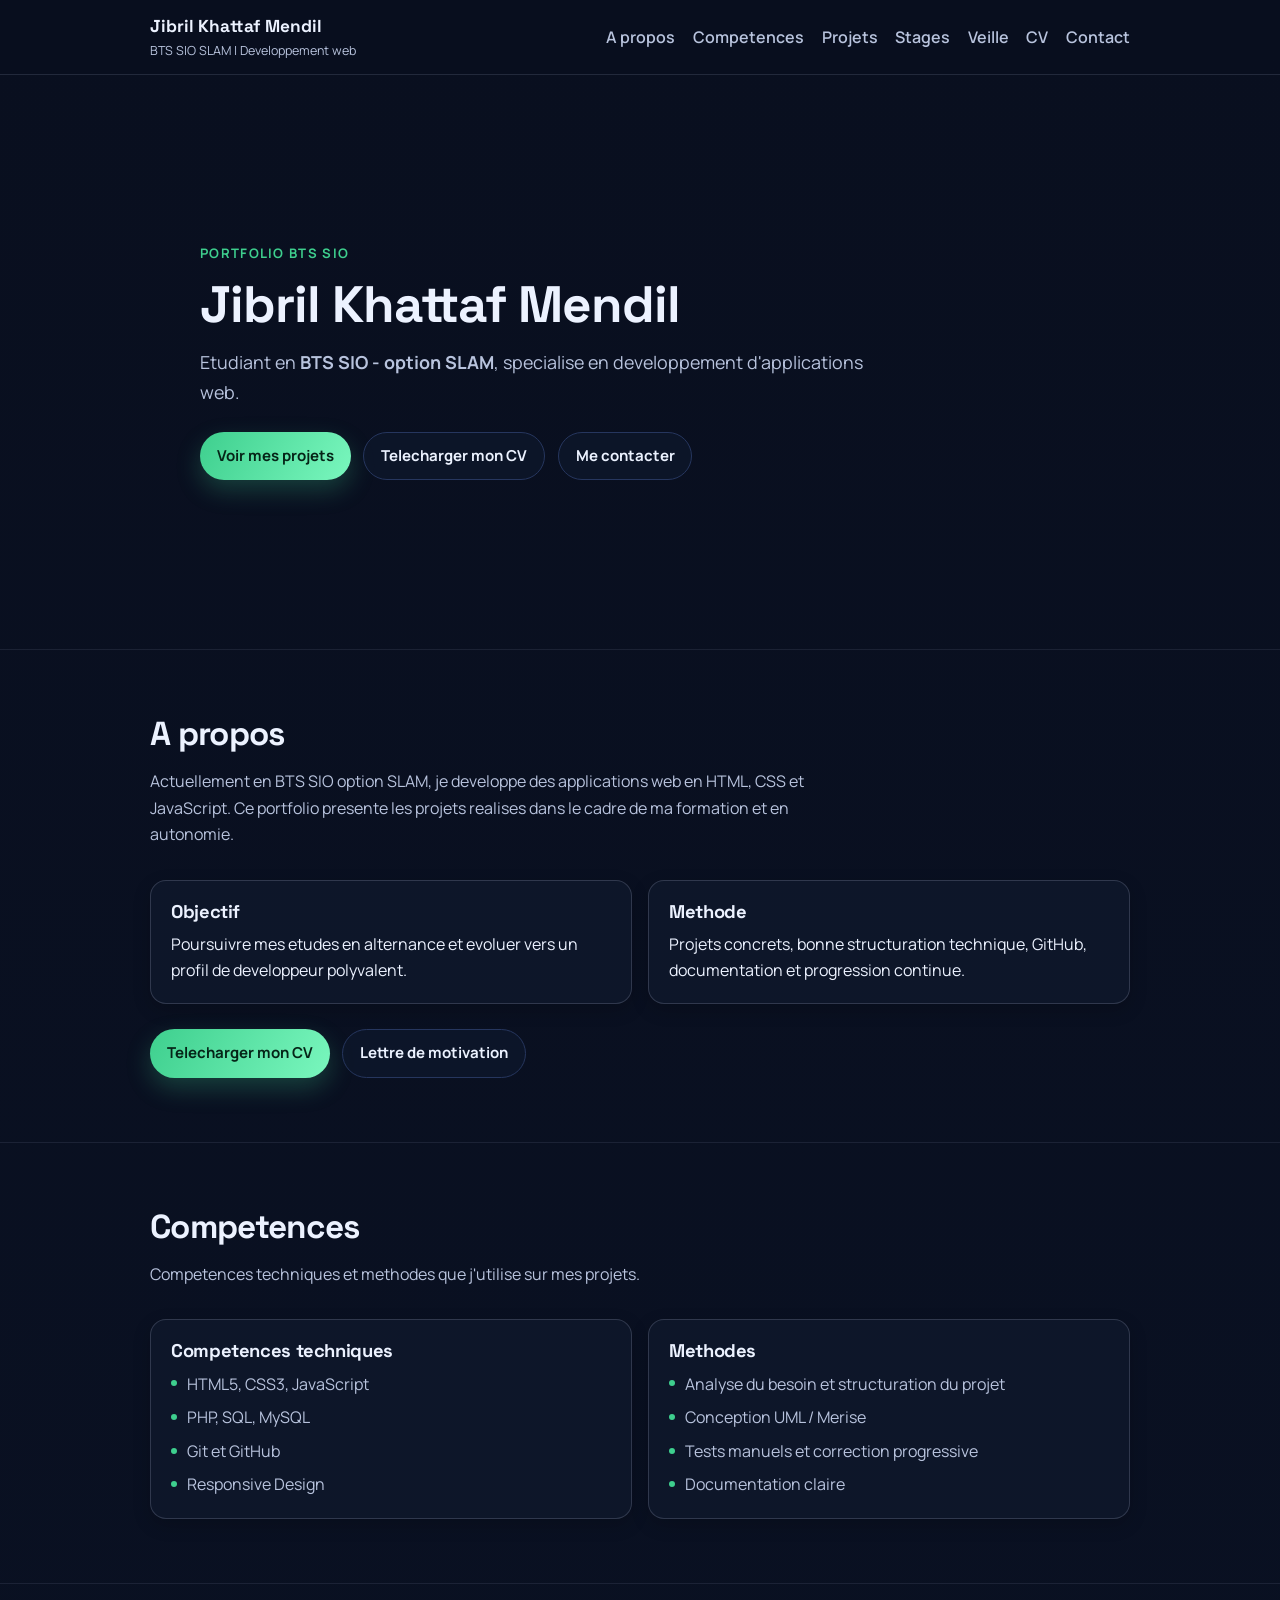
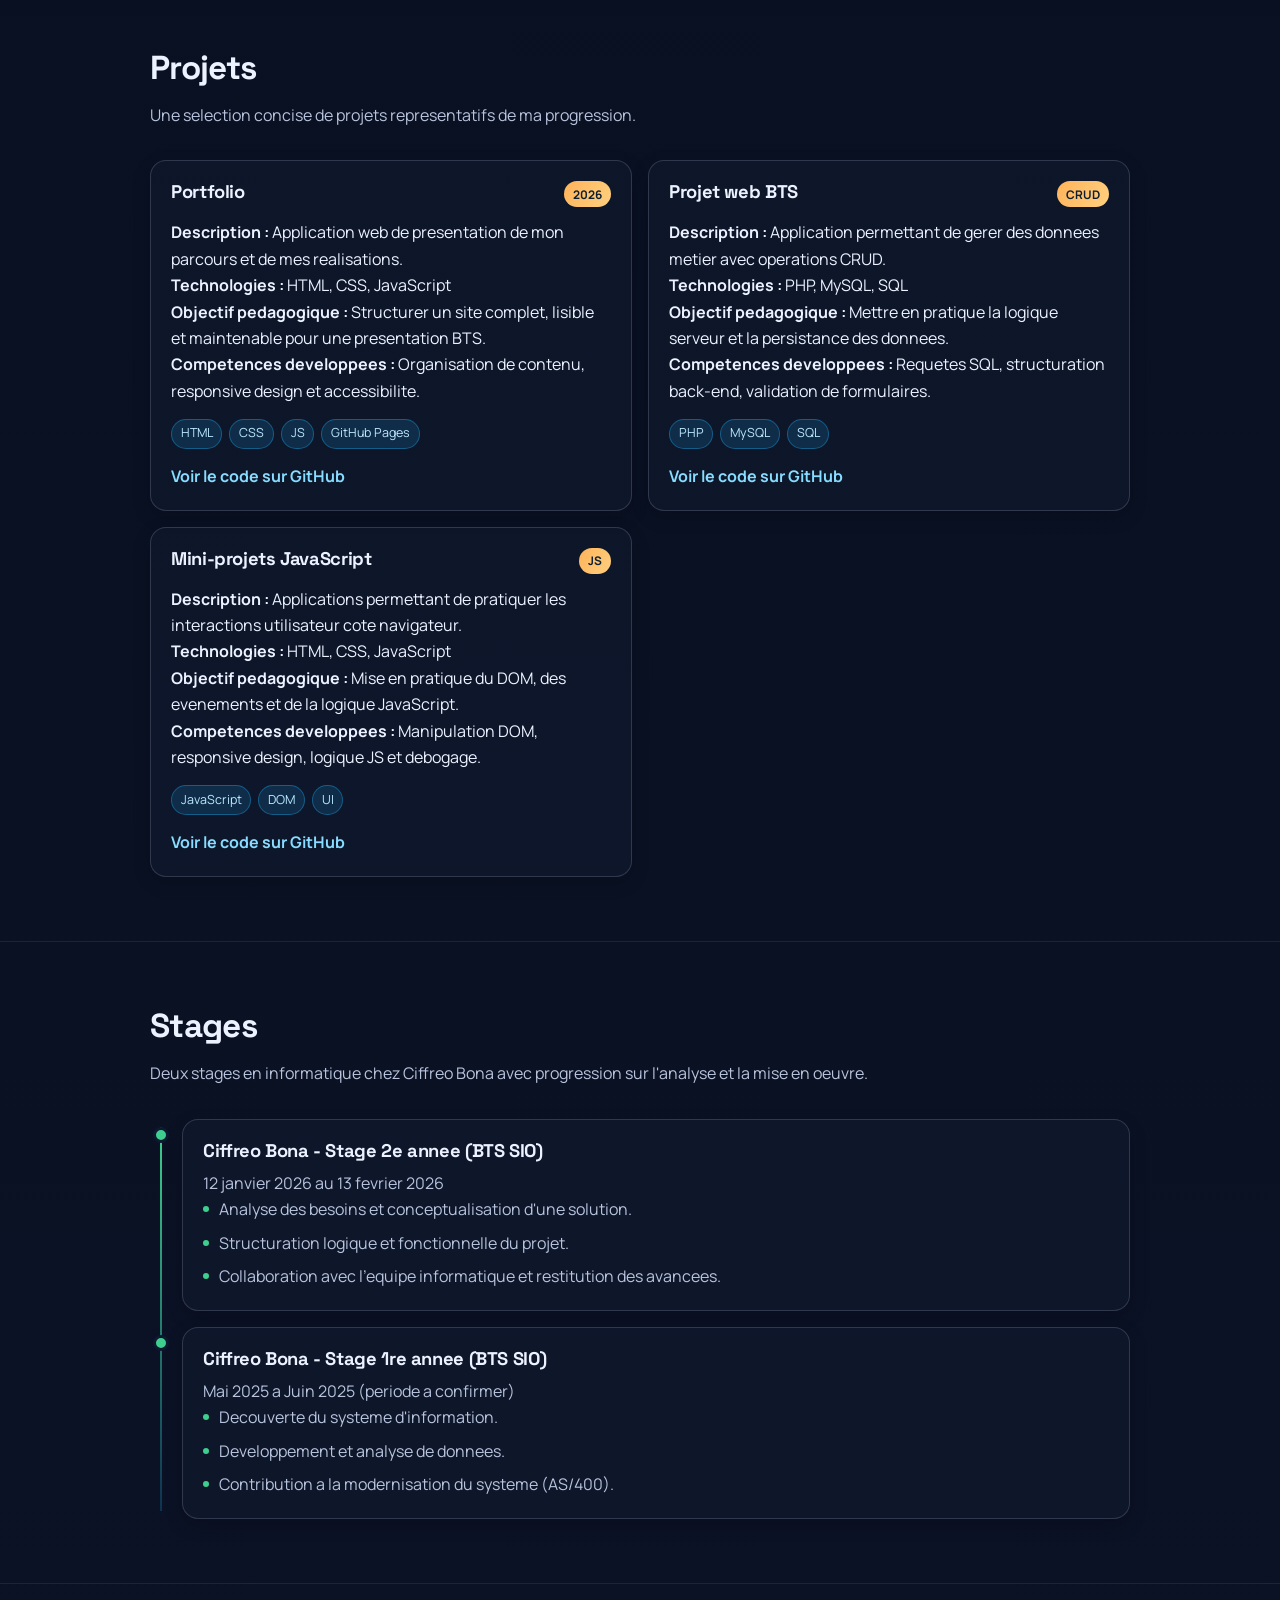
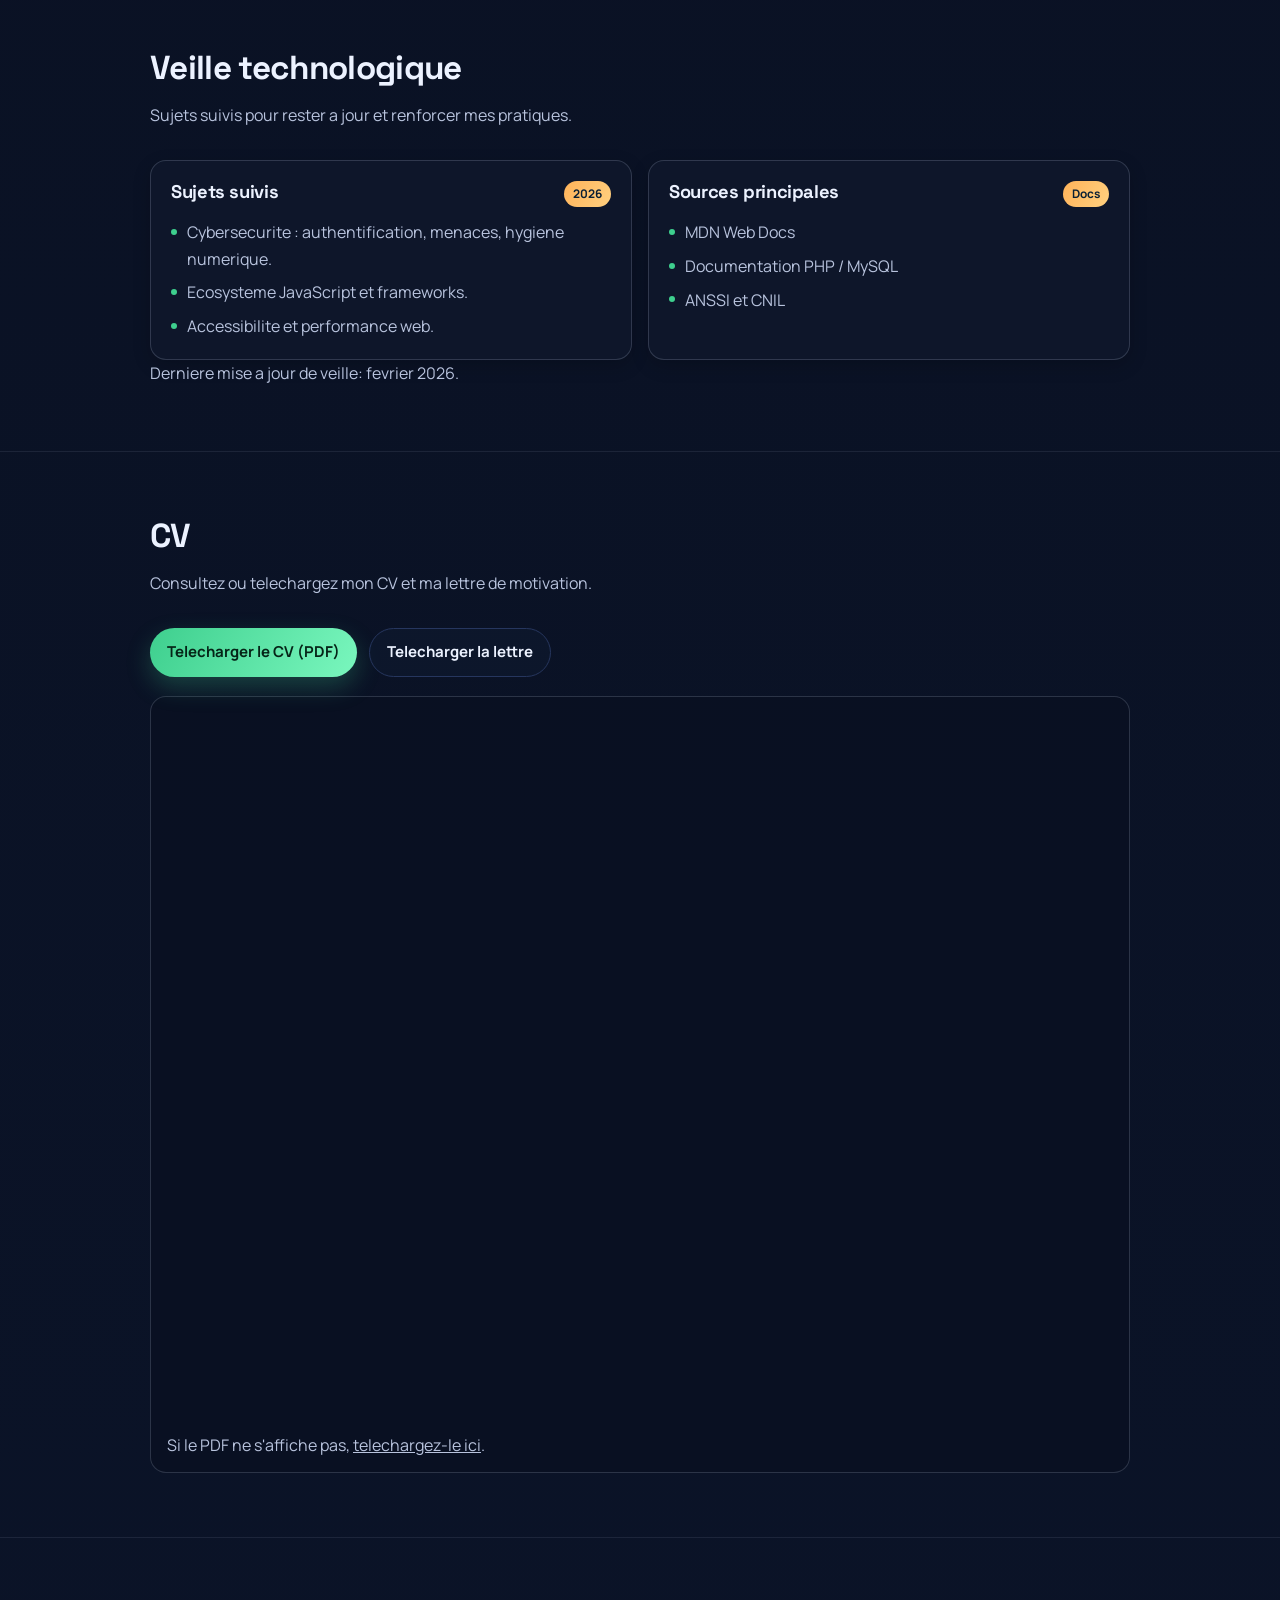
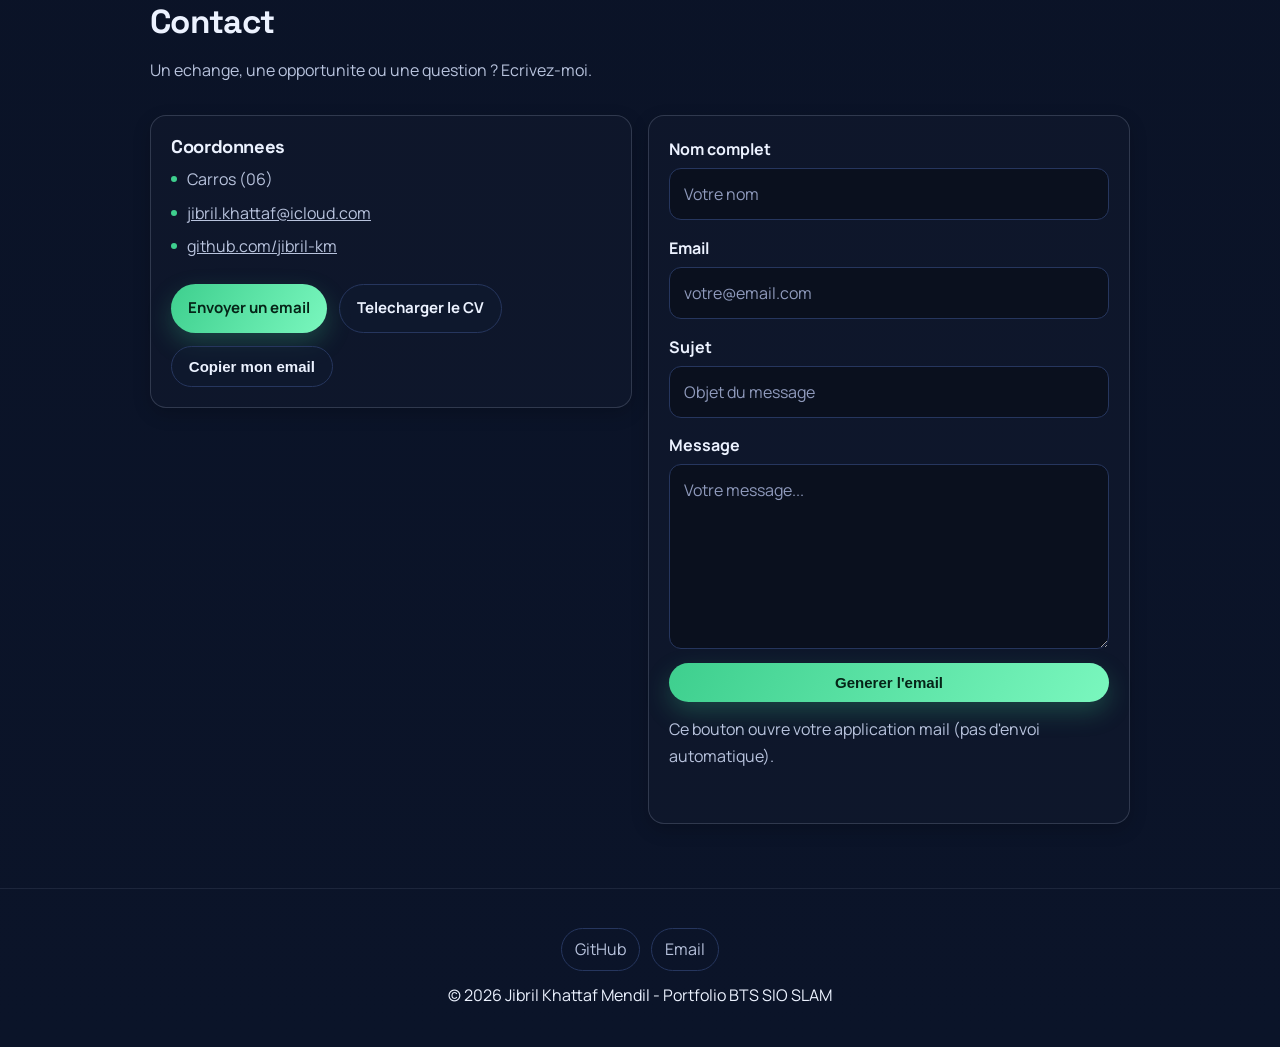
==== commit e3b64757: "Simplify layout and reduce visual density across portfolio" ====
--- a/index.html
+++ b/index.html
@@ -76,38 +76,17 @@
 
   <main id="main-content">
     <section class="hero section">
-      <div class="hero-glow hero-glow-a" aria-hidden="true"></div>
-      <div class="hero-glow hero-glow-b" aria-hidden="true"></div>
-      <div class="hero-grid-overlay" aria-hidden="true"></div>
-
       <div class="container hero-layout reveal">
         <p class="eyebrow">Portfolio BTS SIO</p>
         <h1 class="hero-title">Jibril Khattaf Mendil</h1>
         <p class="hero-subtitle">
-          Etudiant en <strong>BTS SIO - option SLAM</strong><br />
-          Developpement d'applications web
+          Etudiant en <strong>BTS SIO - option SLAM</strong>, specialise en developpement d'applications web.
         </p>
 
         <div class="hero-actions">
           <a href="#projects" class="btn btn-primary">Voir mes projets</a>
           <a href="assets/CV_Jibril_Khattaf_Mendil.pdf" class="btn btn-outline" download>Telecharger mon CV</a>
-          <a href="https://github.com/jibril-km" class="btn btn-outline" target="_blank" rel="noopener noreferrer">GitHub</a>
           <a href="#contact" class="btn btn-outline">Me contacter</a>
-        </div>
-
-        <ul class="pill-list" aria-label="Technologies principales">
-          <li>HTML/CSS</li>
-          <li>JavaScript</li>
-          <li>PHP</li>
-          <li>SQL / MySQL</li>
-          <li>UML / Merise</li>
-          <li>Git / GitHub</li>
-        </ul>
-
-        <div class="hero-metrics" aria-label="Indicateurs">
-          <article class="metric-card"><span class="metric-value">8+</span><span class="metric-label">Technologies pratiquees</span></article>
-          <article class="metric-card"><span class="metric-value">2</span><span class="metric-label">Stages realises</span></article>
-          <article class="metric-card"><span class="metric-value">3</span><span class="metric-label">Projets presentes</span></article>
         </div>
       </div>
     </section>
@@ -120,7 +99,7 @@
           Ce portfolio presente les projets realises dans le cadre de ma formation et en autonomie.
         </p>
 
-        <div class="grid cols-3">
+        <div class="grid cols-2">
           <article class="panel">
             <h3>Objectif</h3>
             <p>Poursuivre mes etudes en alternance et evoluer vers un profil de developpeur polyvalent.</p>
@@ -128,10 +107,6 @@
           <article class="panel">
             <h3>Methode</h3>
             <p>Projets concrets, bonne structuration technique, GitHub, documentation et progression continue.</p>
-          </article>
-          <article class="panel">
-            <h3>Localisation</h3>
-            <p>Carros (06), mobile sur la region Provence-Alpes-Cote d'Azur.</p>
           </article>
         </div>
 
@@ -142,107 +117,45 @@
       </div>
     </section>
 
-    <section id="goal" class="section">
-      <div class="container reveal">
-        <h2>Objectif 2026</h2>
-        <p class="section-intro">
-          Je cherche une alternance pour renforcer mes bases en developpement full-stack et contribuer rapidement sur des taches concretes.
-        </p>
-
-        <div class="grid cols-3">
-          <article class="panel">
-            <h3>Ce que j'apporte</h3>
-            <ul class="dot-list">
-              <li>Serieux, rigueur et capacite d'apprentissage rapide.</li>
-              <li>Bonne base HTML/CSS/JS et logique back-end.</li>
-              <li>Habitude de documenter et versionner mon travail.</li>
-            </ul>
-          </article>
-          <article class="panel">
-            <h3>Ce que je recherche</h3>
-            <ul class="dot-list">
-              <li>Encadrement technique et bonnes pratiques d'equipe.</li>
-              <li>Missions concretement utiles au produit.</li>
-              <li>Progression continue sur des projets reels.</li>
-            </ul>
-          </article>
-          <article class="panel">
-            <h3>Disponibilite</h3>
-            <ul class="dot-list">
-              <li>Base a Carros (06), mobile dans la region.</li>
-              <li>Ouvert aux entretiens visio ou sur site.</li>
-              <li>Contact prioritaire par email.</li>
-            </ul>
-          </article>
-        </div>
-      </div>
-    </section>
-
     <section id="skills" class="section">
       <div class="container reveal">
         <h2>Competences</h2>
-        <p class="section-intro">Competences alignees avec mon niveau BTS SIO SLAM (2e annee).</p>
-
-        <article class="panel soft">
-          <h3>Competences techniques</h3>
-          <ul class="dot-list">
-            <li>HTML5</li>
-            <li>CSS3</li>
-            <li>JavaScript</li>
-            <li>Git / GitHub</li>
-            <li>Responsive Design</li>
-          </ul>
-        </article>
-
-        <div class="skill-logos" aria-label="Logos technologies">
-          <span class="logo-chip"><img src="https://cdn.jsdelivr.net/gh/devicons/devicon/icons/html5/html5-original.svg" alt="Logo HTML5" loading="lazy" />HTML5</span>
-          <span class="logo-chip"><img src="https://cdn.jsdelivr.net/gh/devicons/devicon/icons/css3/css3-original.svg" alt="Logo CSS3" loading="lazy" />CSS3</span>
-          <span class="logo-chip"><img src="https://cdn.jsdelivr.net/gh/devicons/devicon/icons/javascript/javascript-original.svg" alt="Logo JavaScript" loading="lazy" />JavaScript</span>
-          <span class="logo-chip"><img src="https://cdn.jsdelivr.net/gh/devicons/devicon/icons/java/java-original.svg" alt="Logo Java" loading="lazy" />Java</span>
-          <span class="logo-chip"><img src="https://cdn.jsdelivr.net/gh/devicons/devicon/icons/php/php-original.svg" alt="Logo PHP" loading="lazy" />PHP</span>
-          <span class="logo-chip"><img src="https://cdn.jsdelivr.net/gh/devicons/devicon/icons/mysql/mysql-original.svg" alt="Logo MySQL" loading="lazy" />MySQL</span>
-          <span class="logo-chip"><img src="https://cdn.jsdelivr.net/gh/devicons/devicon/icons/git/git-original.svg" alt="Logo Git" loading="lazy" />Git</span>
-          <span class="logo-chip"><img src="https://cdn.jsdelivr.net/gh/devicons/devicon/icons/github/github-original.svg" alt="Logo GitHub" loading="lazy" />GitHub</span>
-        </div>
-        <div class="grid cols-3">
-          <article class="panel skill"><h3>Front-end</h3><div class="skill-badges"><span class="skill-badge"><img src="https://cdn.jsdelivr.net/gh/devicons/devicon/icons/html5/html5-original.svg" alt="" loading="lazy" />HTML</span><span class="skill-badge"><img src="https://cdn.jsdelivr.net/gh/devicons/devicon/icons/css3/css3-original.svg" alt="" loading="lazy" />CSS</span><span class="skill-badge"><img src="https://cdn.jsdelivr.net/gh/devicons/devicon/icons/javascript/javascript-original.svg" alt="" loading="lazy" />JavaScript</span></div><p>HTML, CSS, JavaScript (bases), responsive design.</p></article>
-          <article class="panel skill"><h3>Back-end</h3><div class="skill-badges"><span class="skill-badge"><img src="https://cdn.jsdelivr.net/gh/devicons/devicon/icons/php/php-original.svg" alt="" loading="lazy" />PHP</span><span class="skill-badge"><img src="https://cdn.jsdelivr.net/gh/devicons/devicon/icons/java/java-original.svg" alt="" loading="lazy" />Java</span><span class="skill-badge">CRUD</span></div><p>PHP (bases), logique serveur, CRUD.</p></article>
-          <article class="panel skill"><h3>Bases de donnees</h3><div class="skill-badges"><span class="skill-badge">SQL</span><span class="skill-badge"><img src="https://cdn.jsdelivr.net/gh/devicons/devicon/icons/mysql/mysql-original.svg" alt="" loading="lazy" />MySQL</span><span class="skill-badge">PhpMyAdmin</span></div><p>SQL, MySQL, PhpMyAdmin, modelisation.</p></article>
-          <article class="panel skill"><h3>Conception</h3><div class="skill-badges"><span class="skill-badge">UML</span><span class="skill-badge">Merise</span><span class="skill-badge">Analyse</span></div><p>UML, Merise, analyse des besoins.</p></article>
-          <article class="panel skill"><h3>Outils</h3><div class="skill-badges"><span class="skill-badge"><img src="https://cdn.jsdelivr.net/gh/devicons/devicon/icons/git/git-original.svg" alt="" loading="lazy" />Git</span><span class="skill-badge"><img src="https://cdn.jsdelivr.net/gh/devicons/devicon/icons/github/github-original.svg" alt="" loading="lazy" />GitHub</span><span class="skill-badge">VS Code</span></div><p>Git/GitHub, WAMP, VS Code, Notepad++.</p></article>
-          <article class="panel skill"><h3>Notions</h3><div class="skill-badges"><span class="skill-badge">Reseaux</span><span class="skill-badge">Cybersecurite</span><span class="skill-badge">Securite web</span></div><p>Reseaux et cybersecurite (bases).</p></article>
-        </div>
-
-        <article class="panel soft">
-          <h3>Soft skills</h3>
-          <ul class="dot-list">
-            <li>Rigueur et serieux</li>
-            <li>Autonomie</li>
-            <li>Esprit d'equipe</li>
-            <li>Sens de l'organisation</li>
-            <li>Curiosite et motivation</li>
-          </ul>
-        </article>
+        <p class="section-intro">Competences techniques et methodes que j'utilise sur mes projets.</p>
+        <div class="grid cols-2">
+          <article class="panel">
+            <h3>Competences techniques</h3>
+            <ul class="dot-list">
+              <li>HTML5, CSS3, JavaScript</li>
+              <li>PHP, SQL, MySQL</li>
+              <li>Git et GitHub</li>
+              <li>Responsive Design</li>
+            </ul>
+          </article>
+          <article class="panel">
+            <h3>Methodes</h3>
+            <ul class="dot-list">
+              <li>Analyse du besoin et structuration du projet</li>
+              <li>Conception UML / Merise</li>
+              <li>Tests manuels et correction progressive</li>
+              <li>Documentation claire</li>
+            </ul>
+          </article>
+        </div>
       </div>
     </section>
 
     <section id="projects" class="section">
       <div class="container reveal">
         <h2>Projets</h2>
-        <p class="section-intro">Une selection de projets representatifs de ma progression avec objectifs et resultats.</p>
-
-        <div class="grid cols-3">
+        <p class="section-intro">Une selection concise de projets representatifs de ma progression.</p>
+
+        <div class="grid cols-2">
           <article class="panel project">
             <div class="project-head"><h3>Portfolio</h3><span class="chip">2026</span></div>
             <p><strong>Description :</strong> Application web de presentation de mon parcours et de mes realisations.</p>
             <p><strong>Technologies :</strong> HTML, CSS, JavaScript</p>
             <p><strong>Objectif pedagogique :</strong> Structurer un site complet, lisible et maintenable pour une presentation BTS.</p>
-            <p><strong>Competences developpees :</strong> Organisation de contenu, responsive design, accessibilite, SEO.</p>
-            <ul class="dot-list project-points">
-              <li>Architecture mono-page claire avec navigation rapide.</li>
-              <li>Ameliorations SEO, accessibilite et performance front-end.</li>
-              <li>Publication sur GitHub pour partage simple.</li>
-            </ul>
+            <p><strong>Competences developpees :</strong> Organisation de contenu, responsive design et accessibilite.</p>
             <div class="tags"><span>HTML</span><span>CSS</span><span>JS</span><span>GitHub Pages</span></div>
             <a href="https://github.com/jibril-km/PORTEFOLIO_JIBRIL" target="_blank" rel="noopener noreferrer" class="text-link">Voir le code sur GitHub</a>
           </article>
@@ -253,11 +166,6 @@
             <p><strong>Technologies :</strong> PHP, MySQL, SQL</p>
             <p><strong>Objectif pedagogique :</strong> Mettre en pratique la logique serveur et la persistance des donnees.</p>
             <p><strong>Competences developpees :</strong> Requetes SQL, structuration back-end, validation de formulaires.</p>
-            <ul class="dot-list project-points">
-              <li>Creation, lecture, modification et suppression de fiches.</li>
-              <li>Structuration SQL et separation des responsabilites.</li>
-              <li>Validation des donnees saisies et correction d'erreurs.</li>
-            </ul>
             <div class="tags"><span>PHP</span><span>MySQL</span><span>SQL</span></div>
             <a href="https://github.com/jibril-km" target="_blank" rel="noopener noreferrer" class="text-link">Voir le code sur GitHub</a>
           </article>
@@ -268,11 +176,6 @@
             <p><strong>Technologies :</strong> HTML, CSS, JavaScript</p>
             <p><strong>Objectif pedagogique :</strong> Mise en pratique du DOM, des evenements et de la logique JavaScript.</p>
             <p><strong>Competences developpees :</strong> Manipulation DOM, responsive design, logique JS et debogage.</p>
-            <ul class="dot-list project-points">
-              <li>Manipulation du DOM et gestion d'evenements.</li>
-              <li>Travail sur la logique algorithmique et le debogage.</li>
-              <li>Interface responsive et composants reutilisables.</li>
-            </ul>
             <div class="tags"><span>JavaScript</span><span>DOM</span><span>UI</span></div>
             <a href="https://github.com/jibril-km" target="_blank" rel="noopener noreferrer" class="text-link">Voir le code sur GitHub</a>
           </article>
@@ -320,7 +223,7 @@
         <h2>Veille technologique</h2>
         <p class="section-intro">Sujets suivis pour rester a jour et renforcer mes pratiques.</p>
 
-        <div class="grid cols-3">
+        <div class="grid cols-2">
           <article class="panel">
             <div class="project-head"><h3>Sujets suivis</h3><span class="chip">2026</span></div>
             <ul class="dot-list">
@@ -331,20 +234,11 @@
           </article>
 
           <article class="panel">
-            <div class="project-head"><h3>Sources</h3><span class="chip">Docs</span></div>
+            <div class="project-head"><h3>Sources principales</h3><span class="chip">Docs</span></div>
             <ul class="dot-list">
               <li>MDN Web Docs</li>
               <li>Documentation PHP / MySQL</li>
               <li>ANSSI et CNIL</li>
-            </ul>
-          </article>
-
-          <article class="panel">
-            <div class="project-head"><h3>Organisation</h3><span class="chip">Methode</span></div>
-            <ul class="dot-list">
-              <li>Notes synthetiques courtes.</li>
-              <li>Exemples et liens de reference.</li>
-              <li>Mises a jour regulieres.</li>
             </ul>
           </article>
         </div>
--- a/styles.css
+++ b/styles.css
@@ -1,16 +1,14 @@
 :root {
-  --bg: #090f1f;
-  --bg-soft: #111a31;
-  --surface: rgba(17, 26, 49, 0.72);
-  --surface-strong: #14203b;
+  --bg: #0b1222;
+  --surface: rgba(16, 24, 44, 0.8);
   --text: #ecf2ff;
   --muted: #b8c3dd;
   --line: #26365e;
   --brand: #3ecf8e;
   --brand-2: #1fb6ff;
-  --accent: #ff9f43;
+  --accent: #ffb35a;
   --radius: 16px;
-  --shadow: 0 12px 30px rgba(0, 0, 0, 0.24);
+  --shadow: 0 6px 18px rgba(0, 0, 0, 0.18);
   --transition: 220ms ease;
 }
 
@@ -28,10 +26,7 @@
 body {
   font-family: "Manrope", sans-serif;
   color: var(--text);
-  background:
-    radial-gradient(700px 360px at 82% -10%, rgba(31, 182, 255, 0.18), transparent 70%),
-    radial-gradient(560px 320px at -10% 26%, rgba(62, 207, 142, 0.14), transparent 70%),
-    linear-gradient(145deg, #070d1a 0%, #090f1f 45%, #0d1831 100%);
+  background: linear-gradient(180deg, #090f1f 0%, #0b1429 100%);
   line-height: 1.65;
   overflow-x: hidden;
 }
@@ -71,12 +66,12 @@
 }
 
 .container {
-  width: min(1120px, calc(100% - 2rem));
+  width: min(980px, calc(100% - 2rem));
   margin-inline: auto;
 }
 
 .section {
-  padding: 5.5rem 0;
+  padding: 4rem 0;
   border-bottom: 1px solid rgba(184, 195, 221, 0.1);
 }
 
@@ -210,11 +205,9 @@
 }
 
 .hero {
-  position: relative;
-  min-height: min(92vh, 820px);
+  min-height: 64vh;
   display: grid;
   align-items: center;
-  overflow: hidden;
 }
 
 .hero-layout {
@@ -224,13 +217,13 @@
 }
 
 .hero-title {
-  font-size: clamp(2rem, 5.2vw, 4rem);
-  margin-bottom: 1rem;
+  font-size: clamp(2rem, 4vw, 3.2rem);
+  margin-bottom: 0.8rem;
 }
 
 .hero-subtitle {
   color: var(--muted);
-  font-size: clamp(1rem, 2vw, 1.2rem);
+  font-size: clamp(1rem, 1.8vw, 1.12rem);
   max-width: 64ch;
 }
 
@@ -288,89 +281,13 @@
   color: #d7f2ff;
 }
 
-.pill-list {
-  list-style: none;
-  margin-top: 1.5rem;
-  display: flex;
-  flex-wrap: wrap;
-  gap: 0.55rem;
-}
-
-.pill-list li {
-  border: 1px solid rgba(184, 195, 221, 0.28);
-  color: #d7e3ff;
-  padding: 0.38rem 0.65rem;
-  border-radius: 999px;
-  background: rgba(17, 26, 49, 0.5);
-  font-size: 0.84rem;
-  font-weight: 600;
-}
-
-.skill-logos {
-  display: flex;
-  flex-wrap: wrap;
-  gap: 0.55rem;
-  margin-bottom: 1rem;
-}
-
-.logo-chip {
-  display: inline-flex;
-  align-items: center;
-  gap: 0.45rem;
-  padding: 0.4rem 0.62rem;
-  border-radius: 999px;
-  border: 1px solid rgba(184, 195, 221, 0.3);
-  background: rgba(10, 16, 31, 0.62);
-  color: #dbe7ff;
-  font-size: 0.82rem;
-  font-weight: 700;
-}
-
-.logo-chip img {
-  width: 18px;
-  height: 18px;
-  display: block;
-}
-
-.hero-glow {
-  position: absolute;
-  border-radius: 999px;
-  filter: blur(28px);
-  opacity: 0.32;
-  pointer-events: none;
-}
-
-.hero-glow-a {
-  width: 360px;
-  height: 360px;
-  background: rgba(62, 207, 142, 0.55);
-  top: -120px;
-  right: -70px;
-  animation: floatA 9s ease-in-out infinite;
-}
-
-.hero-glow-b {
-  width: 320px;
-  height: 320px;
-  background: rgba(31, 182, 255, 0.5);
-  bottom: -120px;
-  left: -90px;
-  animation: floatB 10s ease-in-out infinite;
-}
-
-@keyframes floatA {
-  0%, 100% { transform: translate(0, 0); }
-  50% { transform: translate(-14px, 18px); }
-}
-
-@keyframes floatB {
-  0%, 100% { transform: translate(0, 0); }
-  50% { transform: translate(16px, -10px); }
-}
-
 .grid {
   display: grid;
   gap: 1rem;
+}
+
+.cols-2 {
+  grid-template-columns: repeat(2, minmax(0, 1fr));
 }
 
 .cols-3 {
@@ -378,17 +295,16 @@
 }
 
 .panel {
-  background: linear-gradient(160deg, var(--surface) 0%, rgba(20, 32, 59, 0.85) 100%);
+  background: var(--surface);
   border: 1px solid rgba(184, 195, 221, 0.2);
   border-radius: var(--radius);
   box-shadow: var(--shadow);
   padding: 1.25rem;
-  transition: transform var(--transition), border-color var(--transition), background var(--transition);
+  transition: border-color var(--transition), background var(--transition);
 }
 
 .panel:hover {
-  transform: translateY(-4px);
-  border-color: rgba(62, 207, 142, 0.6);
+  border-color: rgba(62, 207, 142, 0.45);
 }
 
 .panel h3 {
@@ -439,14 +355,6 @@
 
 .text-link:hover {
   color: #b9ecff;
-}
-
-.soft {
-  margin-top: 1rem;
-}
-
-.project-points {
-  margin-top: 0.8rem;
 }
 
 .dot-list {
@@ -699,7 +607,7 @@
   }
 
   .hero {
-    min-height: 84vh;
+    min-height: 56vh;
   }
 }
 
@@ -747,84 +655,13 @@
   }
 }
 
-
-
-
-.skill-badges {
-  display: flex;
-  flex-wrap: wrap;
-  gap: 0.45rem;
-  margin-bottom: 0.75rem;
-}
-
-.skill-badge {
-  display: inline-flex;
-  align-items: center;
-  gap: 0.35rem;
-  font-size: 0.76rem;
-  font-weight: 700;
-  color: #d7e8ff;
-  background: rgba(31, 182, 255, 0.12);
-  border: 1px solid rgba(31, 182, 255, 0.3);
-  border-radius: 999px;
-  padding: 0.2rem 0.5rem;
-}
-
-.skill-badge img {
-  width: 14px;
-  height: 14px;
-  display: block;
-}
-
-
 .header.scrolled {
-  background: rgba(8, 13, 28, 0.9);
-  border-color: rgba(164, 185, 225, 0.22);
-  box-shadow: 0 8px 24px rgba(2, 7, 15, 0.35);
-}
-
-.hero-grid-overlay {
-  position: absolute;
-  inset: 0;
-  background-image:
-    linear-gradient(to right, rgba(164, 185, 225, 0.06) 1px, transparent 1px),
-    linear-gradient(to bottom, rgba(164, 185, 225, 0.05) 1px, transparent 1px);
-  background-size: 60px 60px;
-  mask-image: radial-gradient(circle at 50% 32%, black 24%, transparent 80%);
-  pointer-events: none;
-}
-
-.hero-metrics {
-  margin-top: 1.4rem;
-  display: grid;
-  grid-template-columns: repeat(3, minmax(0, 1fr));
-  gap: 0.8rem;
-  max-width: 700px;
-}
-
-.metric-card {
-  border: 1px solid rgba(164, 185, 225, 0.28);
-  border-radius: 14px;
-  background: linear-gradient(155deg, rgba(16, 27, 50, 0.72), rgba(24, 39, 71, 0.9));
-  padding: 0.82rem 0.9rem;
-  box-shadow: var(--shadow);
-}
-
-.metric-value {
-  display: block;
-  font-size: 1.28rem;
-  font-weight: 700;
-  color: #baf7e3;
-}
-
-.metric-label {
-  display: block;
-  font-size: 0.8rem;
-  color: var(--muted);
+  background: rgba(8, 13, 28, 0.92);
+  border-color: rgba(164, 185, 225, 0.2);
 }
 
 @media (max-width: 720px) {
-  .hero-metrics {
+  .cols-2 {
     grid-template-columns: 1fr;
   }
 }
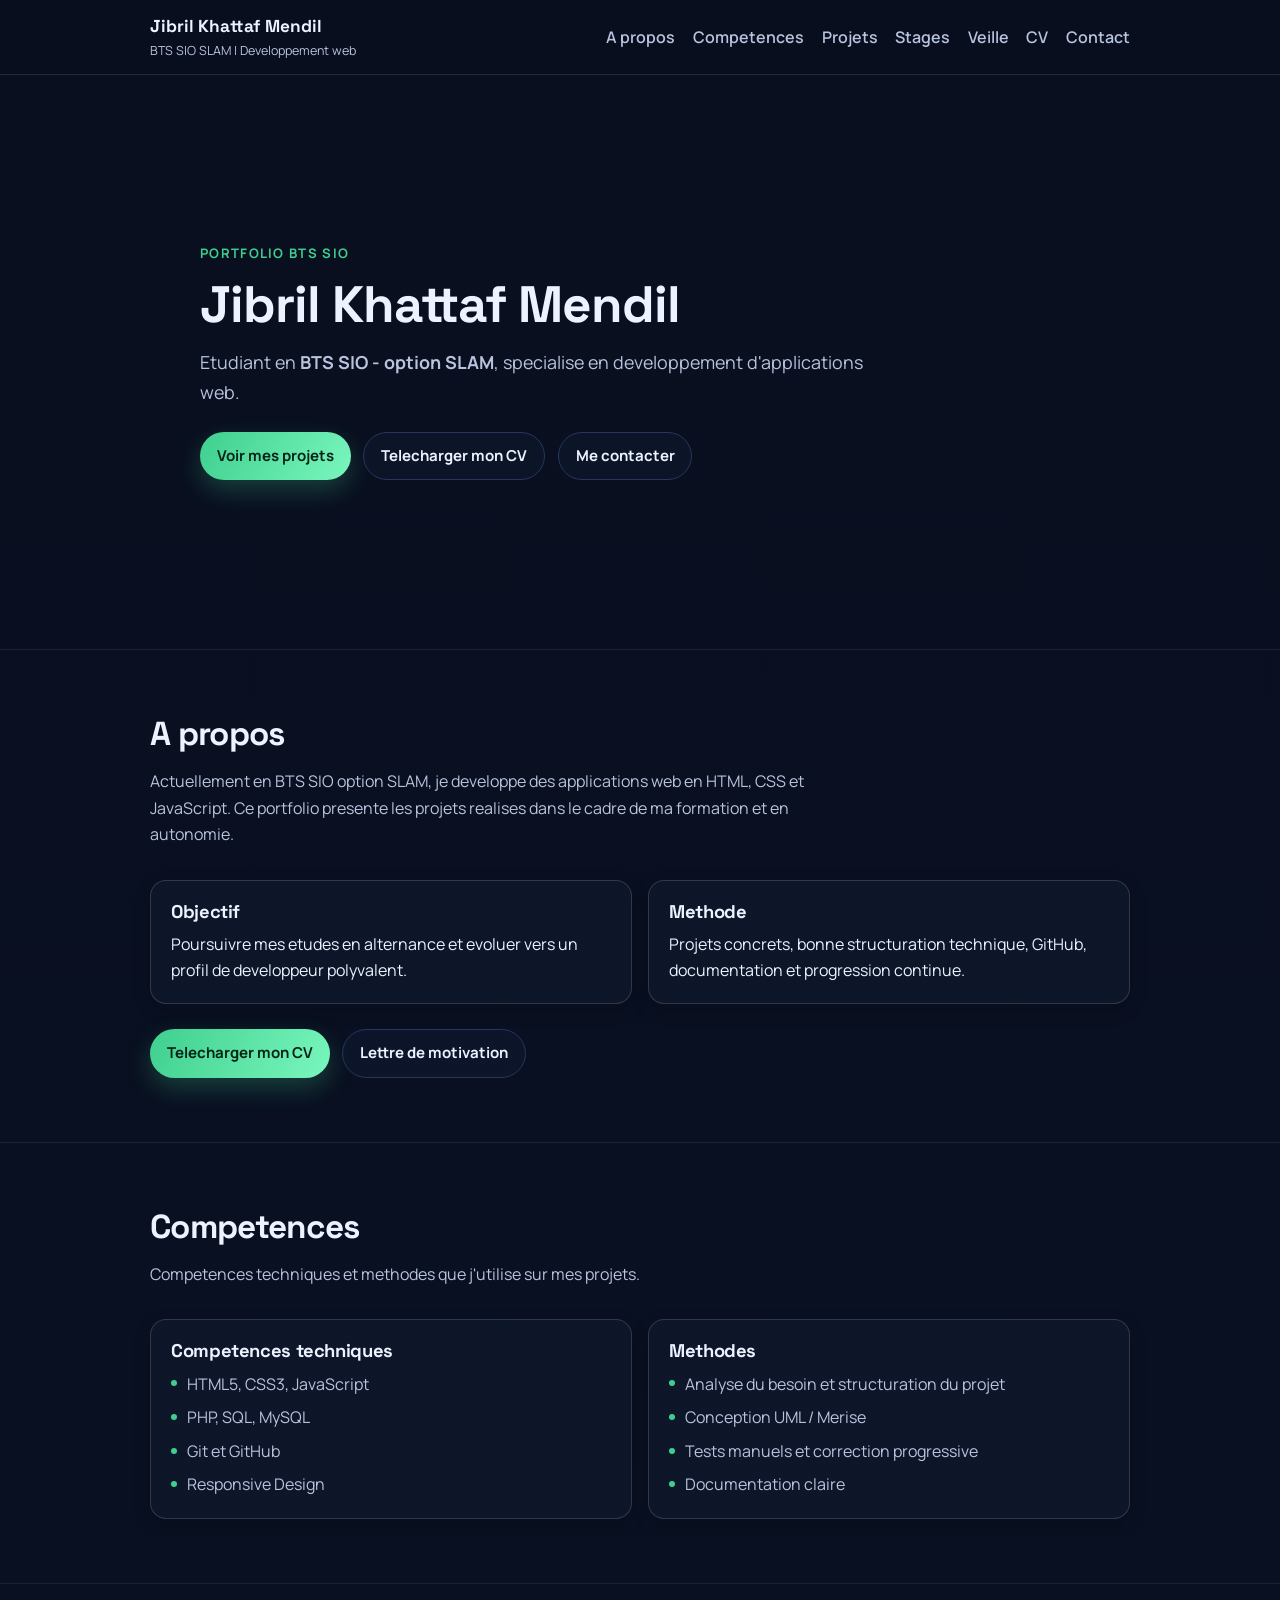
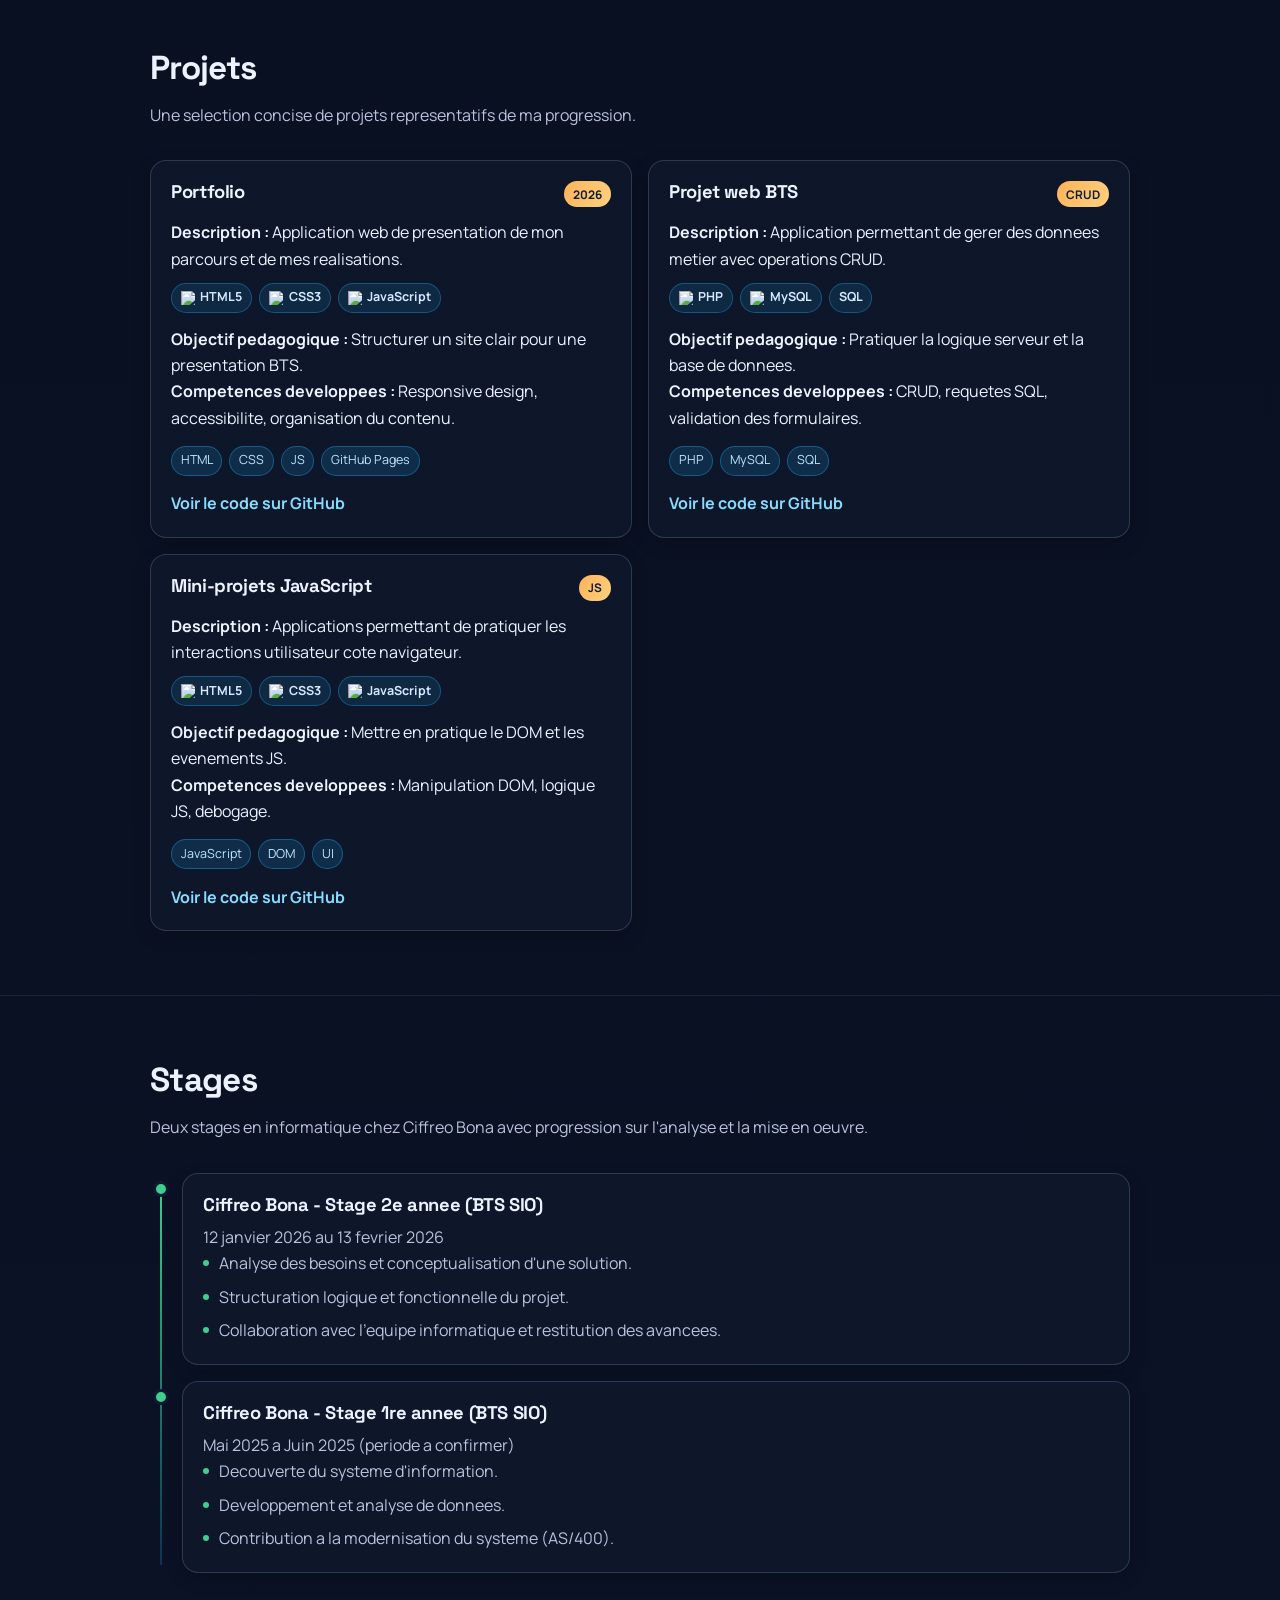
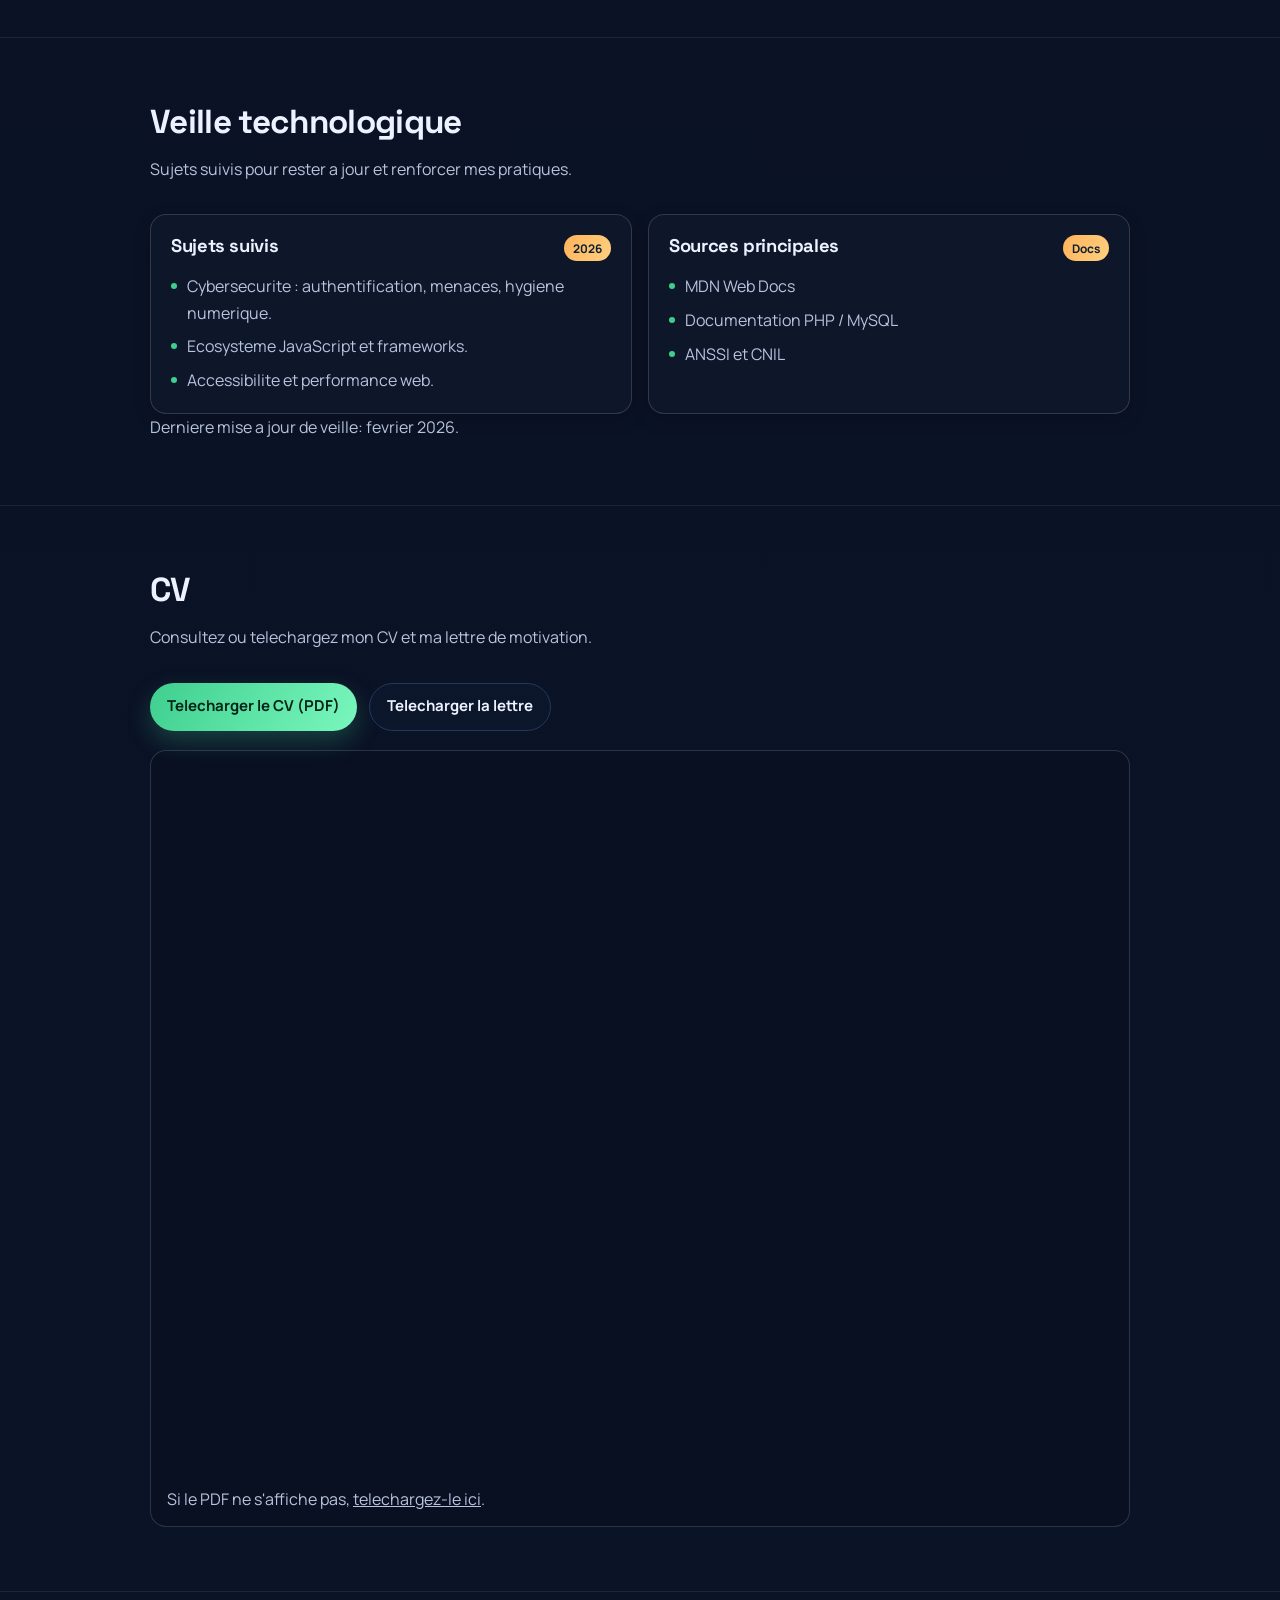
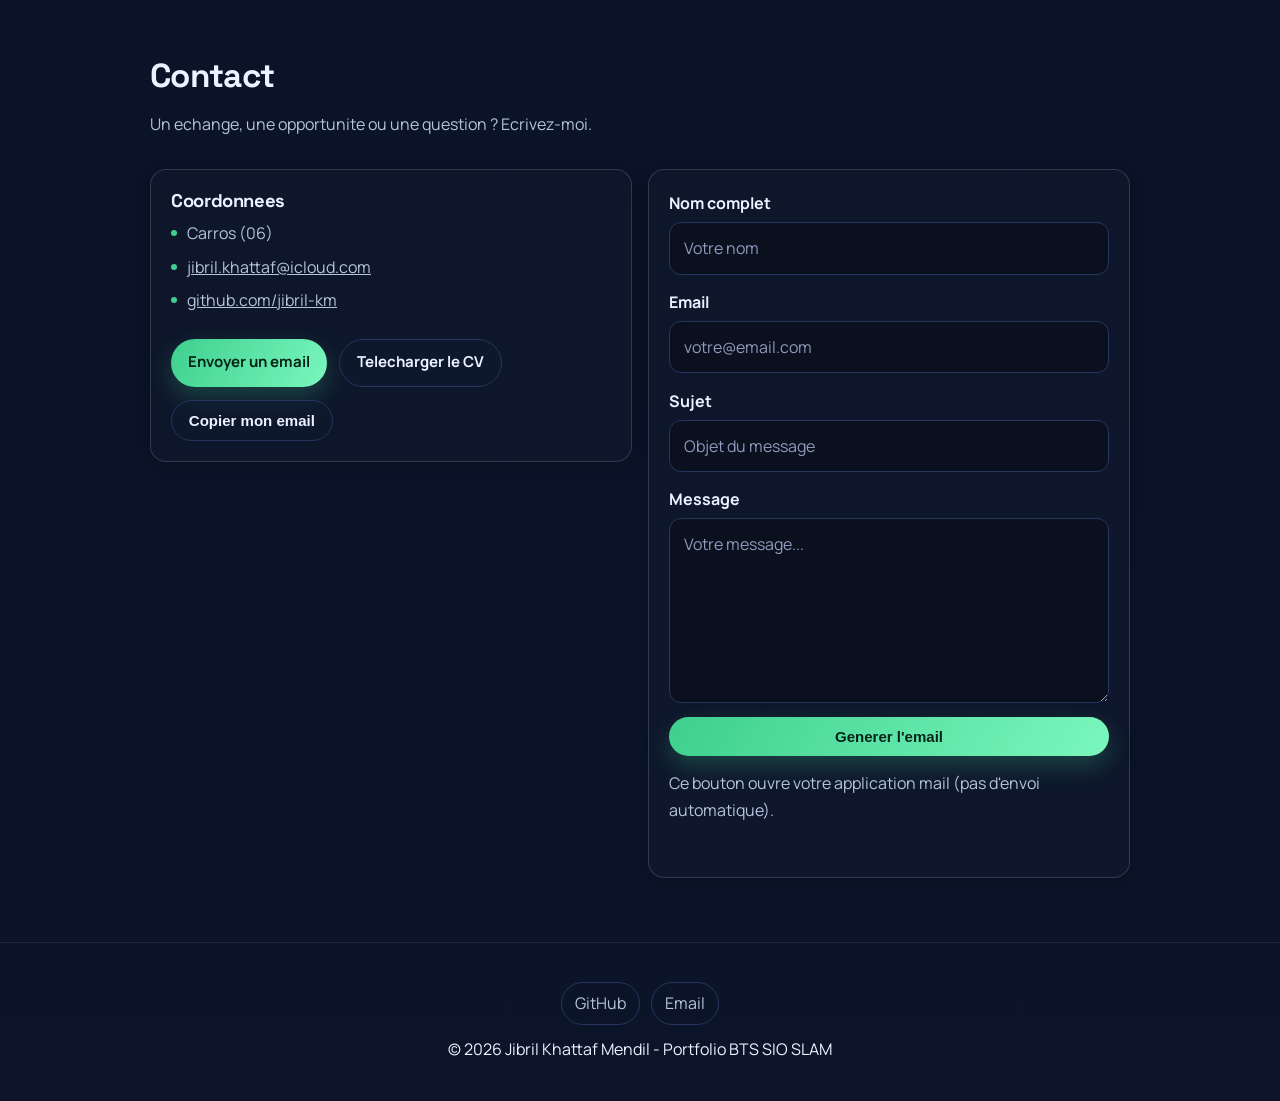
==== commit 206de3a4: "Shorten project copy and place tech logos under each description" ====
--- a/index.html
+++ b/index.html
@@ -153,9 +153,13 @@
           <article class="panel project">
             <div class="project-head"><h3>Portfolio</h3><span class="chip">2026</span></div>
             <p><strong>Description :</strong> Application web de presentation de mon parcours et de mes realisations.</p>
-            <p><strong>Technologies :</strong> HTML, CSS, JavaScript</p>
-            <p><strong>Objectif pedagogique :</strong> Structurer un site complet, lisible et maintenable pour une presentation BTS.</p>
-            <p><strong>Competences developpees :</strong> Organisation de contenu, responsive design et accessibilite.</p>
+            <div class="project-tech-logos" aria-label="Technologies du projet portfolio">
+              <span class="project-tech-chip"><img src="https://cdn.jsdelivr.net/gh/devicons/devicon/icons/html5/html5-original.svg" alt="Logo HTML5" loading="lazy" />HTML5</span>
+              <span class="project-tech-chip"><img src="https://cdn.jsdelivr.net/gh/devicons/devicon/icons/css3/css3-original.svg" alt="Logo CSS3" loading="lazy" />CSS3</span>
+              <span class="project-tech-chip"><img src="https://cdn.jsdelivr.net/gh/devicons/devicon/icons/javascript/javascript-original.svg" alt="Logo JavaScript" loading="lazy" />JavaScript</span>
+            </div>
+            <p><strong>Objectif pedagogique :</strong> Structurer un site clair pour une presentation BTS.</p>
+            <p><strong>Competences developpees :</strong> Responsive design, accessibilite, organisation du contenu.</p>
             <div class="tags"><span>HTML</span><span>CSS</span><span>JS</span><span>GitHub Pages</span></div>
             <a href="https://github.com/jibril-km/PORTEFOLIO_JIBRIL" target="_blank" rel="noopener noreferrer" class="text-link">Voir le code sur GitHub</a>
           </article>
@@ -163,9 +167,13 @@
           <article class="panel project">
             <div class="project-head"><h3>Projet web BTS</h3><span class="chip">CRUD</span></div>
             <p><strong>Description :</strong> Application permettant de gerer des donnees metier avec operations CRUD.</p>
-            <p><strong>Technologies :</strong> PHP, MySQL, SQL</p>
-            <p><strong>Objectif pedagogique :</strong> Mettre en pratique la logique serveur et la persistance des donnees.</p>
-            <p><strong>Competences developpees :</strong> Requetes SQL, structuration back-end, validation de formulaires.</p>
+            <div class="project-tech-logos" aria-label="Technologies du projet web BTS">
+              <span class="project-tech-chip"><img src="https://cdn.jsdelivr.net/gh/devicons/devicon/icons/php/php-original.svg" alt="Logo PHP" loading="lazy" />PHP</span>
+              <span class="project-tech-chip"><img src="https://cdn.jsdelivr.net/gh/devicons/devicon/icons/mysql/mysql-original.svg" alt="Logo MySQL" loading="lazy" />MySQL</span>
+              <span class="project-tech-chip">SQL</span>
+            </div>
+            <p><strong>Objectif pedagogique :</strong> Pratiquer la logique serveur et la base de donnees.</p>
+            <p><strong>Competences developpees :</strong> CRUD, requetes SQL, validation des formulaires.</p>
             <div class="tags"><span>PHP</span><span>MySQL</span><span>SQL</span></div>
             <a href="https://github.com/jibril-km" target="_blank" rel="noopener noreferrer" class="text-link">Voir le code sur GitHub</a>
           </article>
@@ -173,9 +181,13 @@
           <article class="panel project">
             <div class="project-head"><h3>Mini-projets JavaScript</h3><span class="chip">JS</span></div>
             <p><strong>Description :</strong> Applications permettant de pratiquer les interactions utilisateur cote navigateur.</p>
-            <p><strong>Technologies :</strong> HTML, CSS, JavaScript</p>
-            <p><strong>Objectif pedagogique :</strong> Mise en pratique du DOM, des evenements et de la logique JavaScript.</p>
-            <p><strong>Competences developpees :</strong> Manipulation DOM, responsive design, logique JS et debogage.</p>
+            <div class="project-tech-logos" aria-label="Technologies des mini-projets JavaScript">
+              <span class="project-tech-chip"><img src="https://cdn.jsdelivr.net/gh/devicons/devicon/icons/html5/html5-original.svg" alt="Logo HTML5" loading="lazy" />HTML5</span>
+              <span class="project-tech-chip"><img src="https://cdn.jsdelivr.net/gh/devicons/devicon/icons/css3/css3-original.svg" alt="Logo CSS3" loading="lazy" />CSS3</span>
+              <span class="project-tech-chip"><img src="https://cdn.jsdelivr.net/gh/devicons/devicon/icons/javascript/javascript-original.svg" alt="Logo JavaScript" loading="lazy" />JavaScript</span>
+            </div>
+            <p><strong>Objectif pedagogique :</strong> Mettre en pratique le DOM et les evenements JS.</p>
+            <p><strong>Competences developpees :</strong> Manipulation DOM, logique JS, debogage.</p>
             <div class="tags"><span>JavaScript</span><span>DOM</span><span>UI</span></div>
             <a href="https://github.com/jibril-km" target="_blank" rel="noopener noreferrer" class="text-link">Voir le code sur GitHub</a>
           </article>
--- a/styles.css
+++ b/styles.css
@@ -357,6 +357,32 @@
   color: #b9ecff;
 }
 
+.project-tech-logos {
+  display: flex;
+  flex-wrap: wrap;
+  gap: 0.45rem;
+  margin: 0.65rem 0 0.8rem;
+}
+
+.project-tech-chip {
+  display: inline-flex;
+  align-items: center;
+  gap: 0.35rem;
+  font-size: 0.78rem;
+  font-weight: 700;
+  color: #d7e8ff;
+  background: rgba(31, 182, 255, 0.12);
+  border: 1px solid rgba(31, 182, 255, 0.32);
+  border-radius: 999px;
+  padding: 0.24rem 0.55rem;
+}
+
+.project-tech-chip img {
+  width: 14px;
+  height: 14px;
+  display: block;
+}
+
 .dot-list {
   list-style: none;
   display: grid;
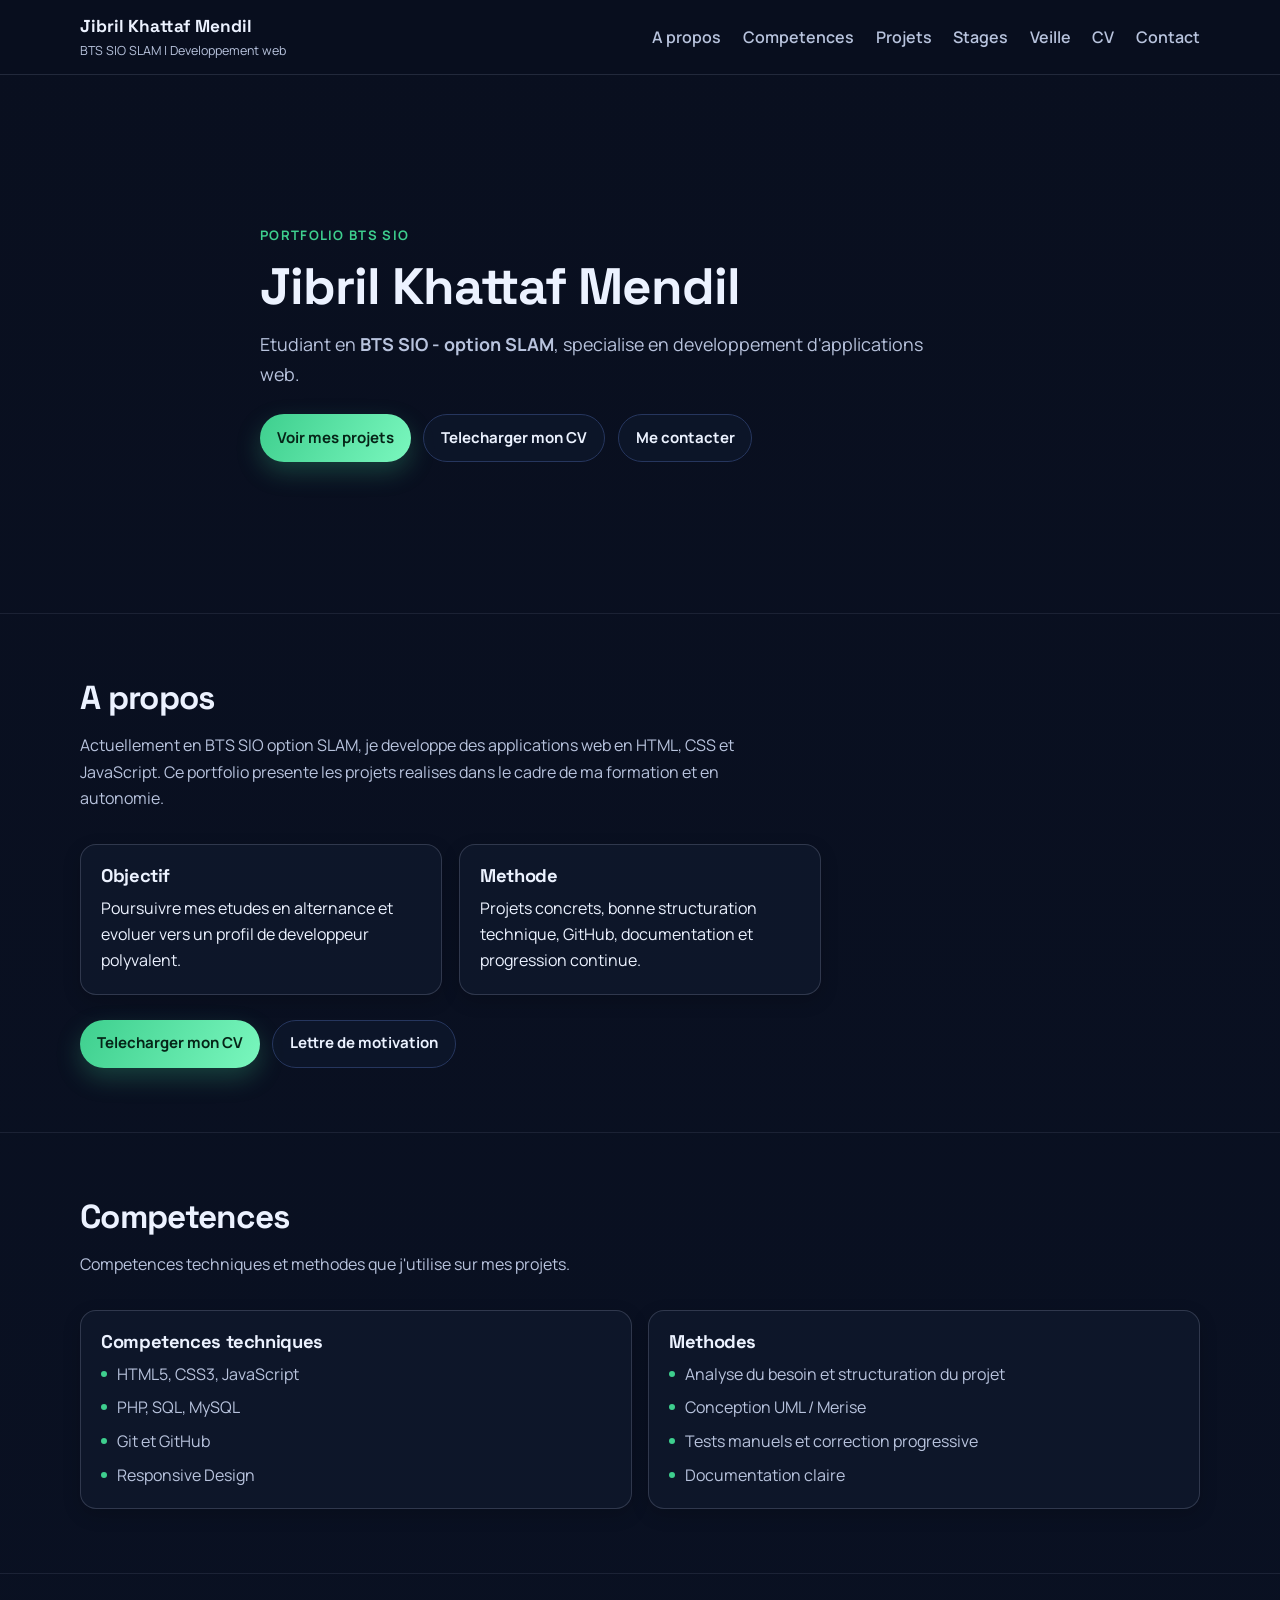
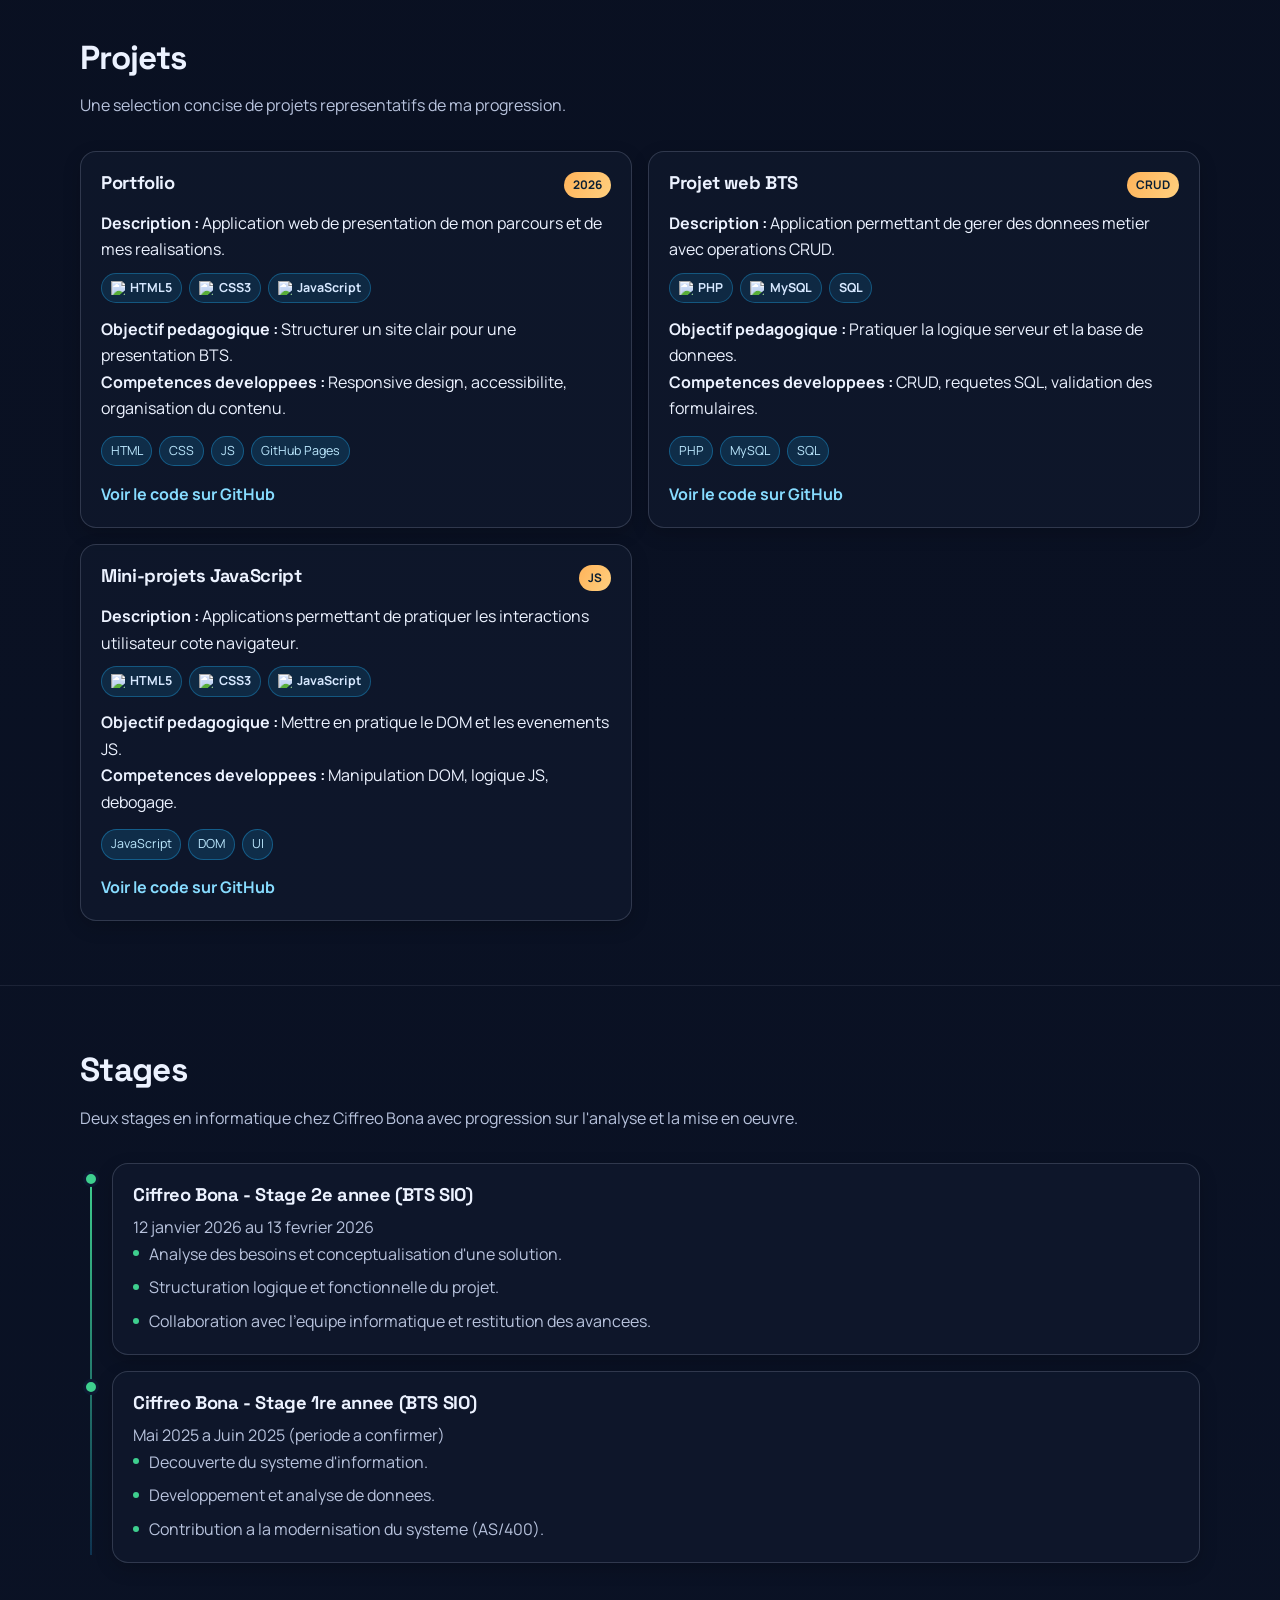
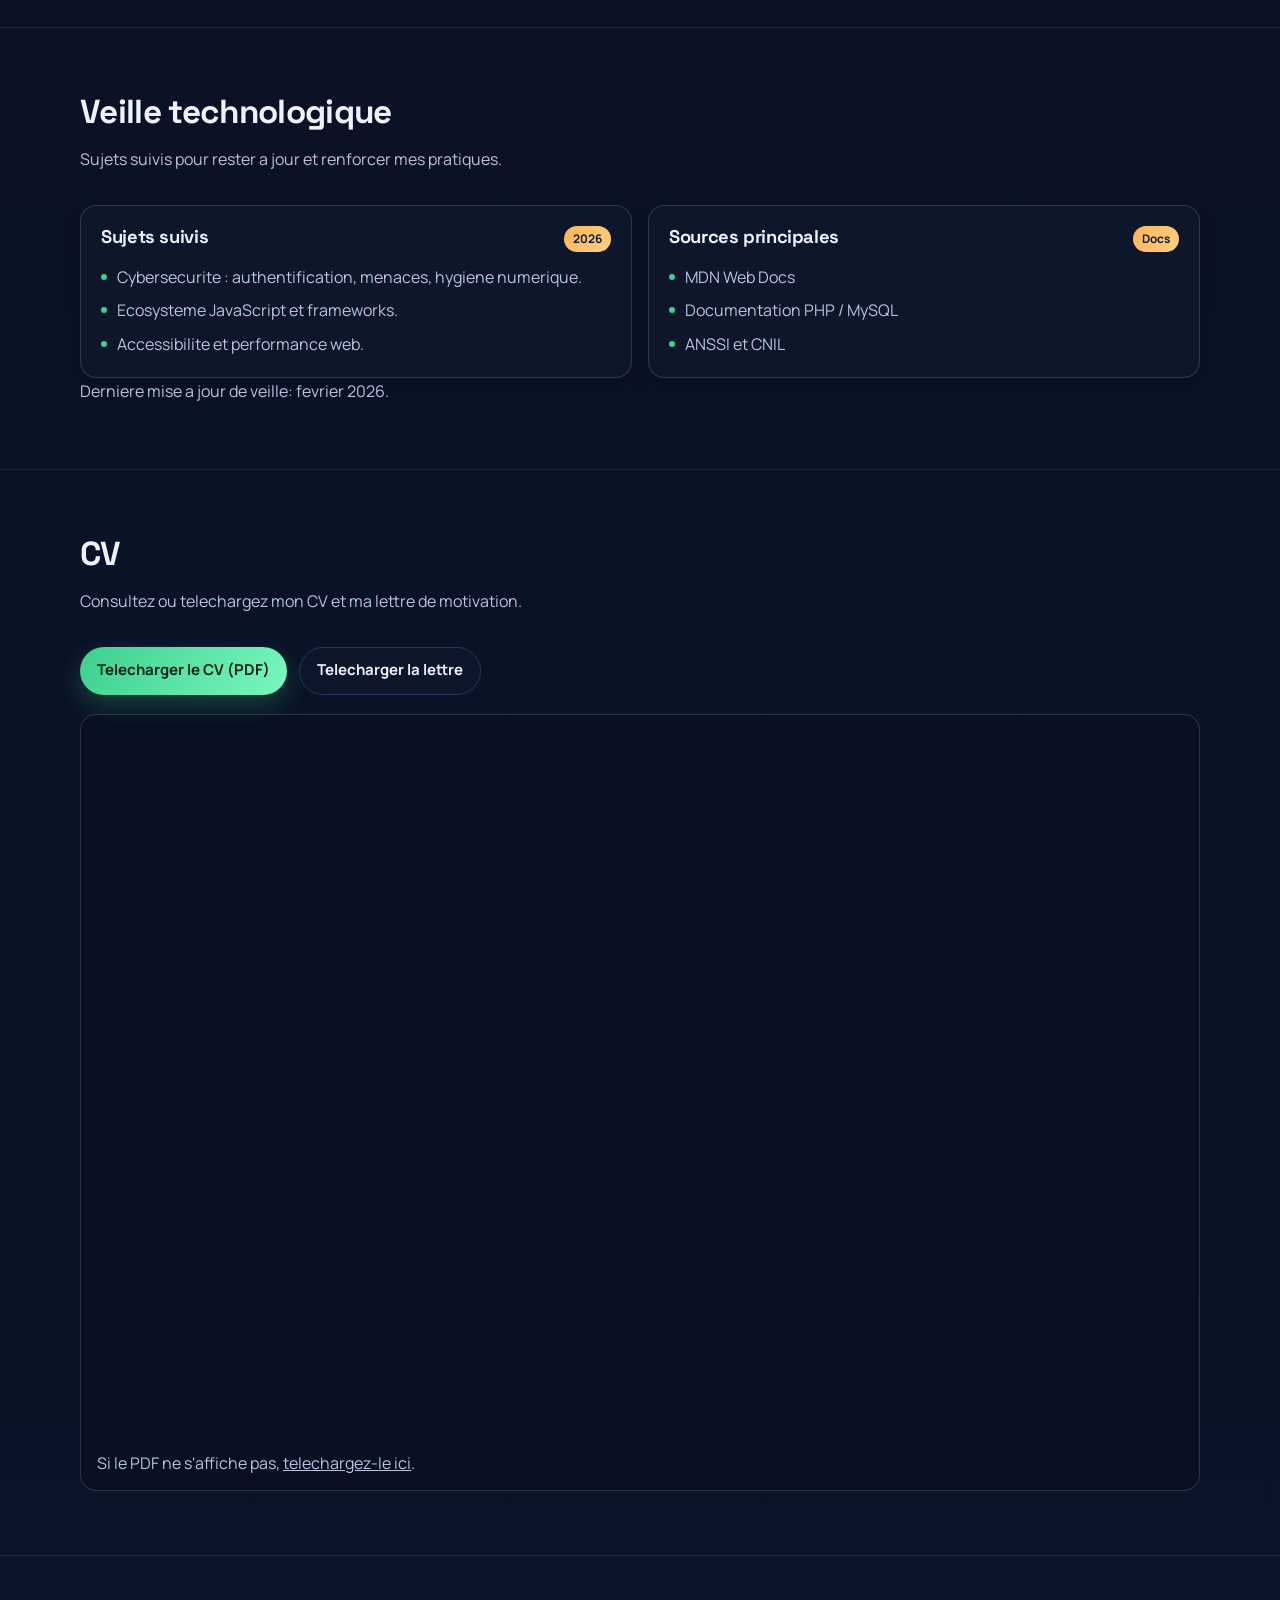
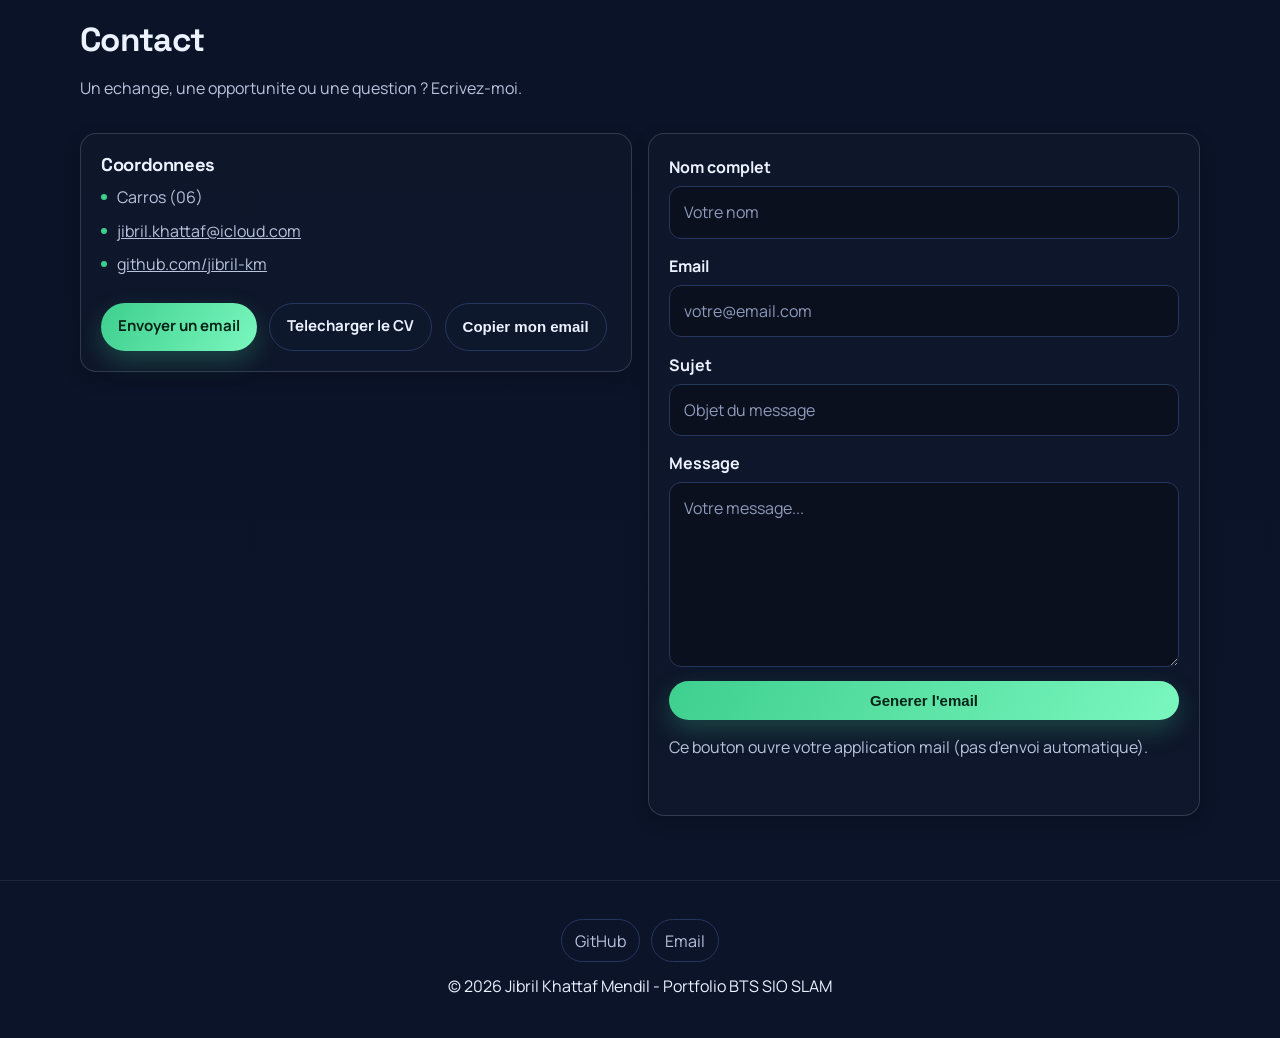
==== commit 0b44e49c: "Rearrange desktop layout for cleaner project alignment" ====
--- a/index.html
+++ b/index.html
@@ -99,7 +99,7 @@
           Ce portfolio presente les projets realises dans le cadre de ma formation et en autonomie.
         </p>
 
-        <div class="grid cols-2">
+        <div class="grid cols-2 projects-grid">
           <article class="panel">
             <h3>Objectif</h3>
             <p>Poursuivre mes etudes en alternance et evoluer vers un profil de developpeur polyvalent.</p>
--- a/styles.css
+++ b/styles.css
@@ -213,7 +213,7 @@
 .hero-layout {
   position: relative;
   z-index: 1;
-  max-width: 880px;
+  max-width: 760px;
 }
 
 .hero-title {
@@ -310,6 +310,16 @@
 .panel h3 {
   font-size: 1.15rem;
   margin-bottom: 0.5rem;
+}
+
+.projects-grid .project {
+  display: flex;
+  flex-direction: column;
+}
+
+.projects-grid .text-link {
+  margin-top: auto;
+  padding-top: 0.8rem;
 }
 
 .project-head {
@@ -593,6 +603,33 @@
   }
 }
 
+@media (min-width: 1100px) {
+  .container {
+    width: min(1120px, calc(100% - 4rem));
+  }
+
+  .header-inner {
+    gap: 2rem;
+  }
+
+  .nav-list {
+    gap: 1.35rem;
+  }
+
+  .hero {
+    min-height: 60vh;
+  }
+
+  .projects-grid {
+    grid-template-columns: repeat(3, minmax(0, 1fr));
+    gap: 1.1rem;
+  }
+
+  .projects-grid .project {
+    min-height: 100%;
+  }
+}
+
 @media (max-width: 820px) {
   .menu-toggle {
     display: flex;
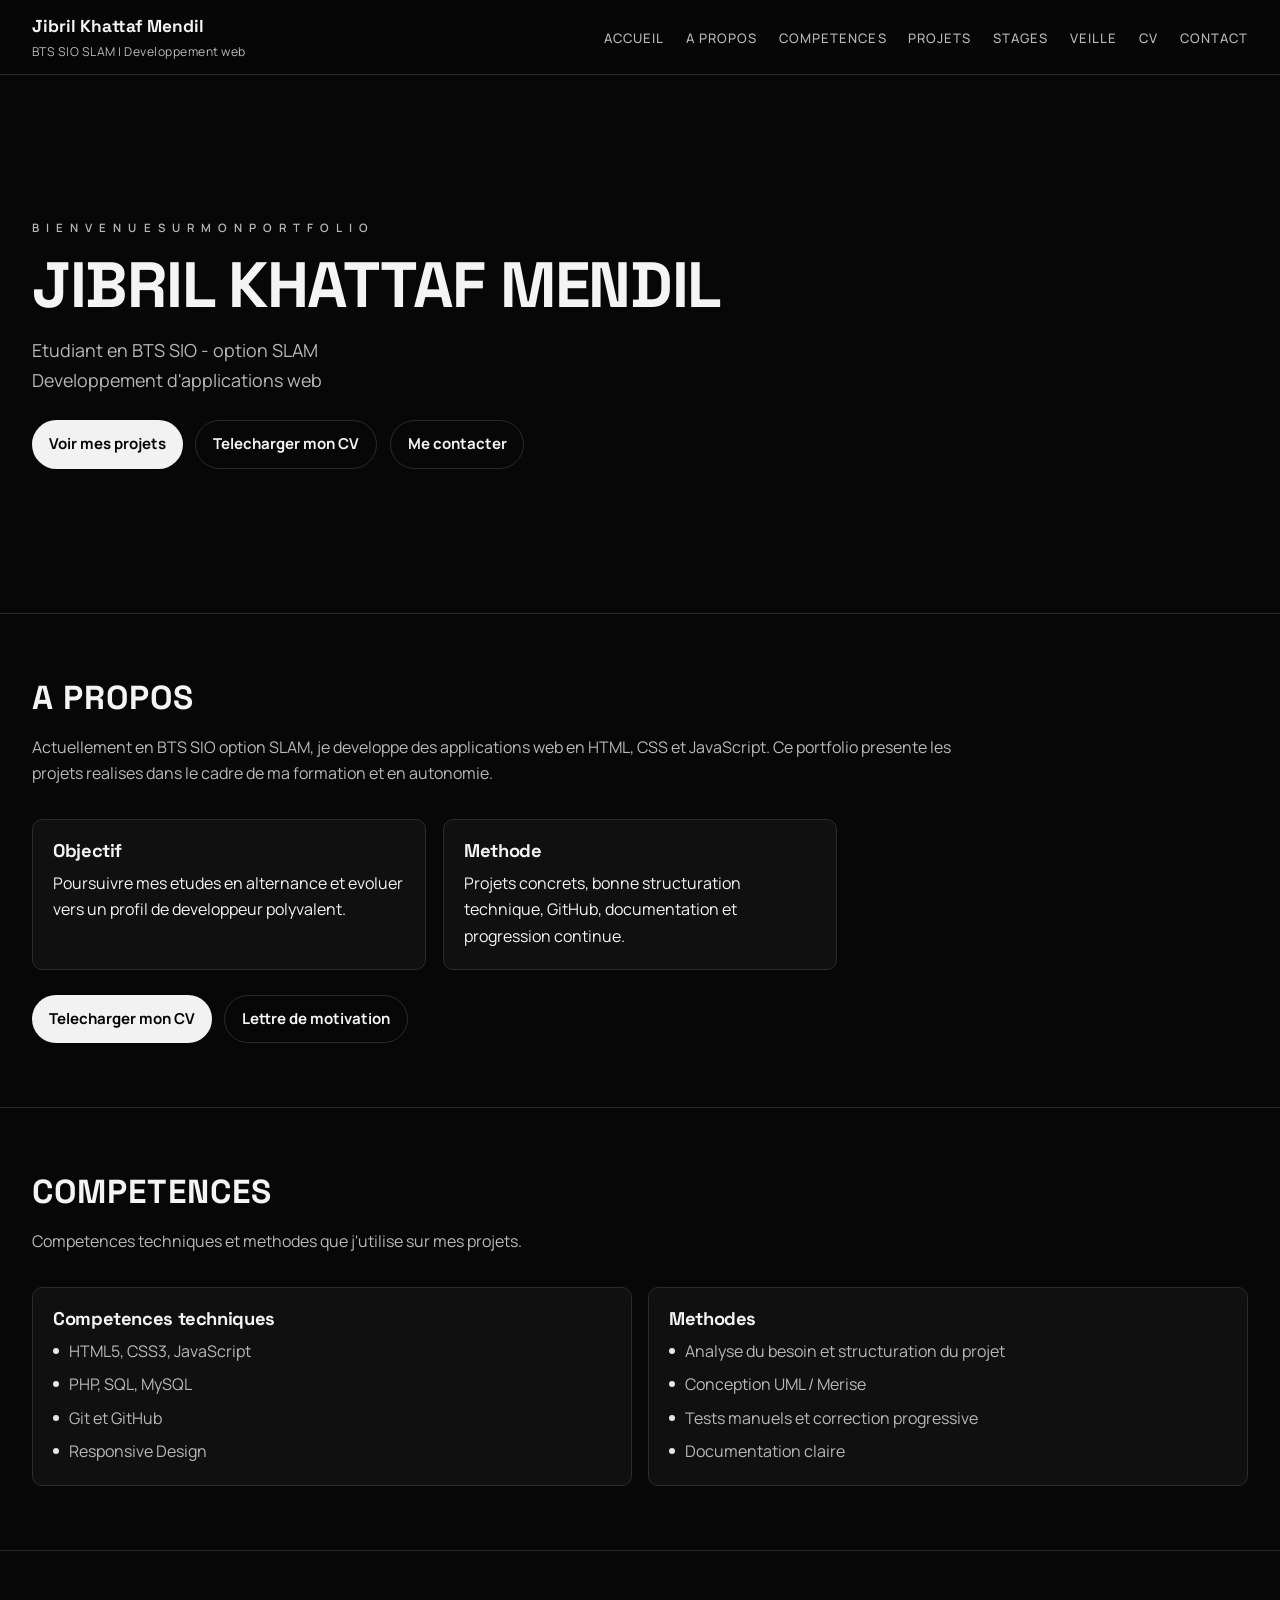
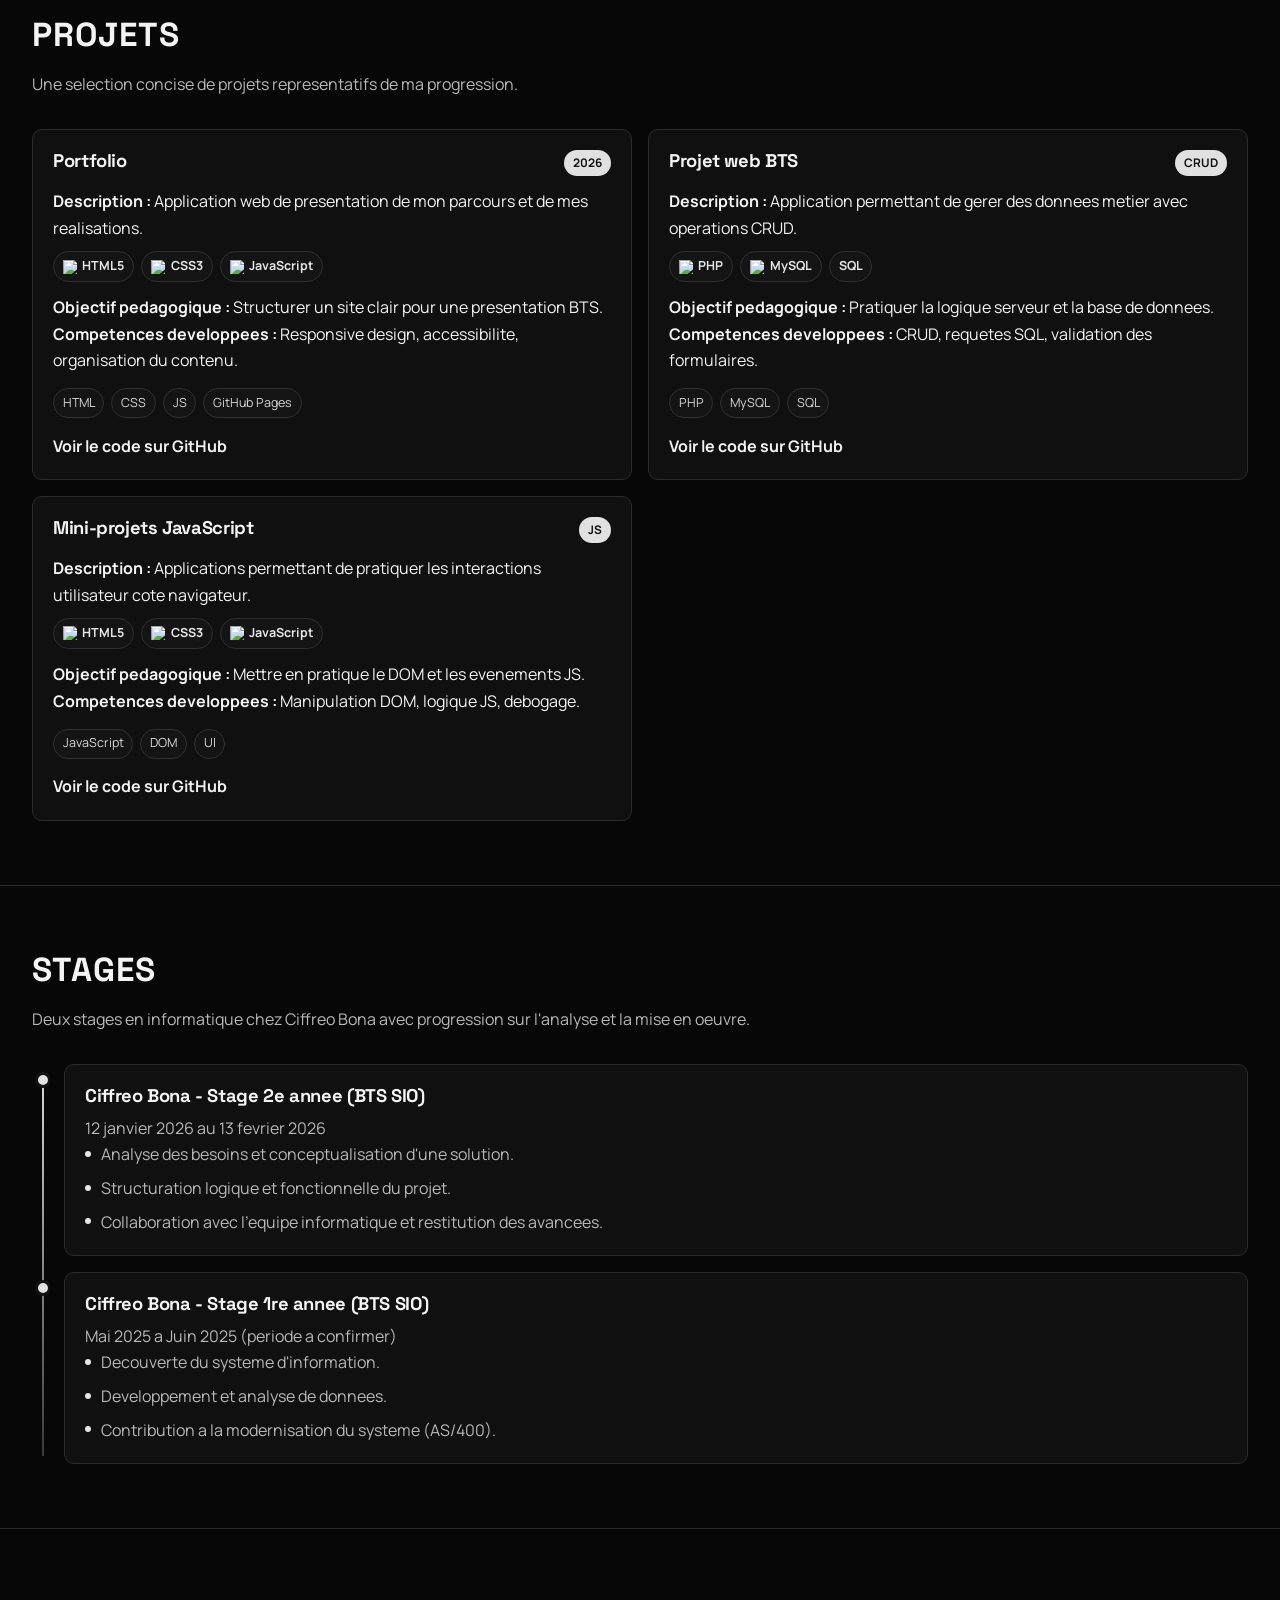
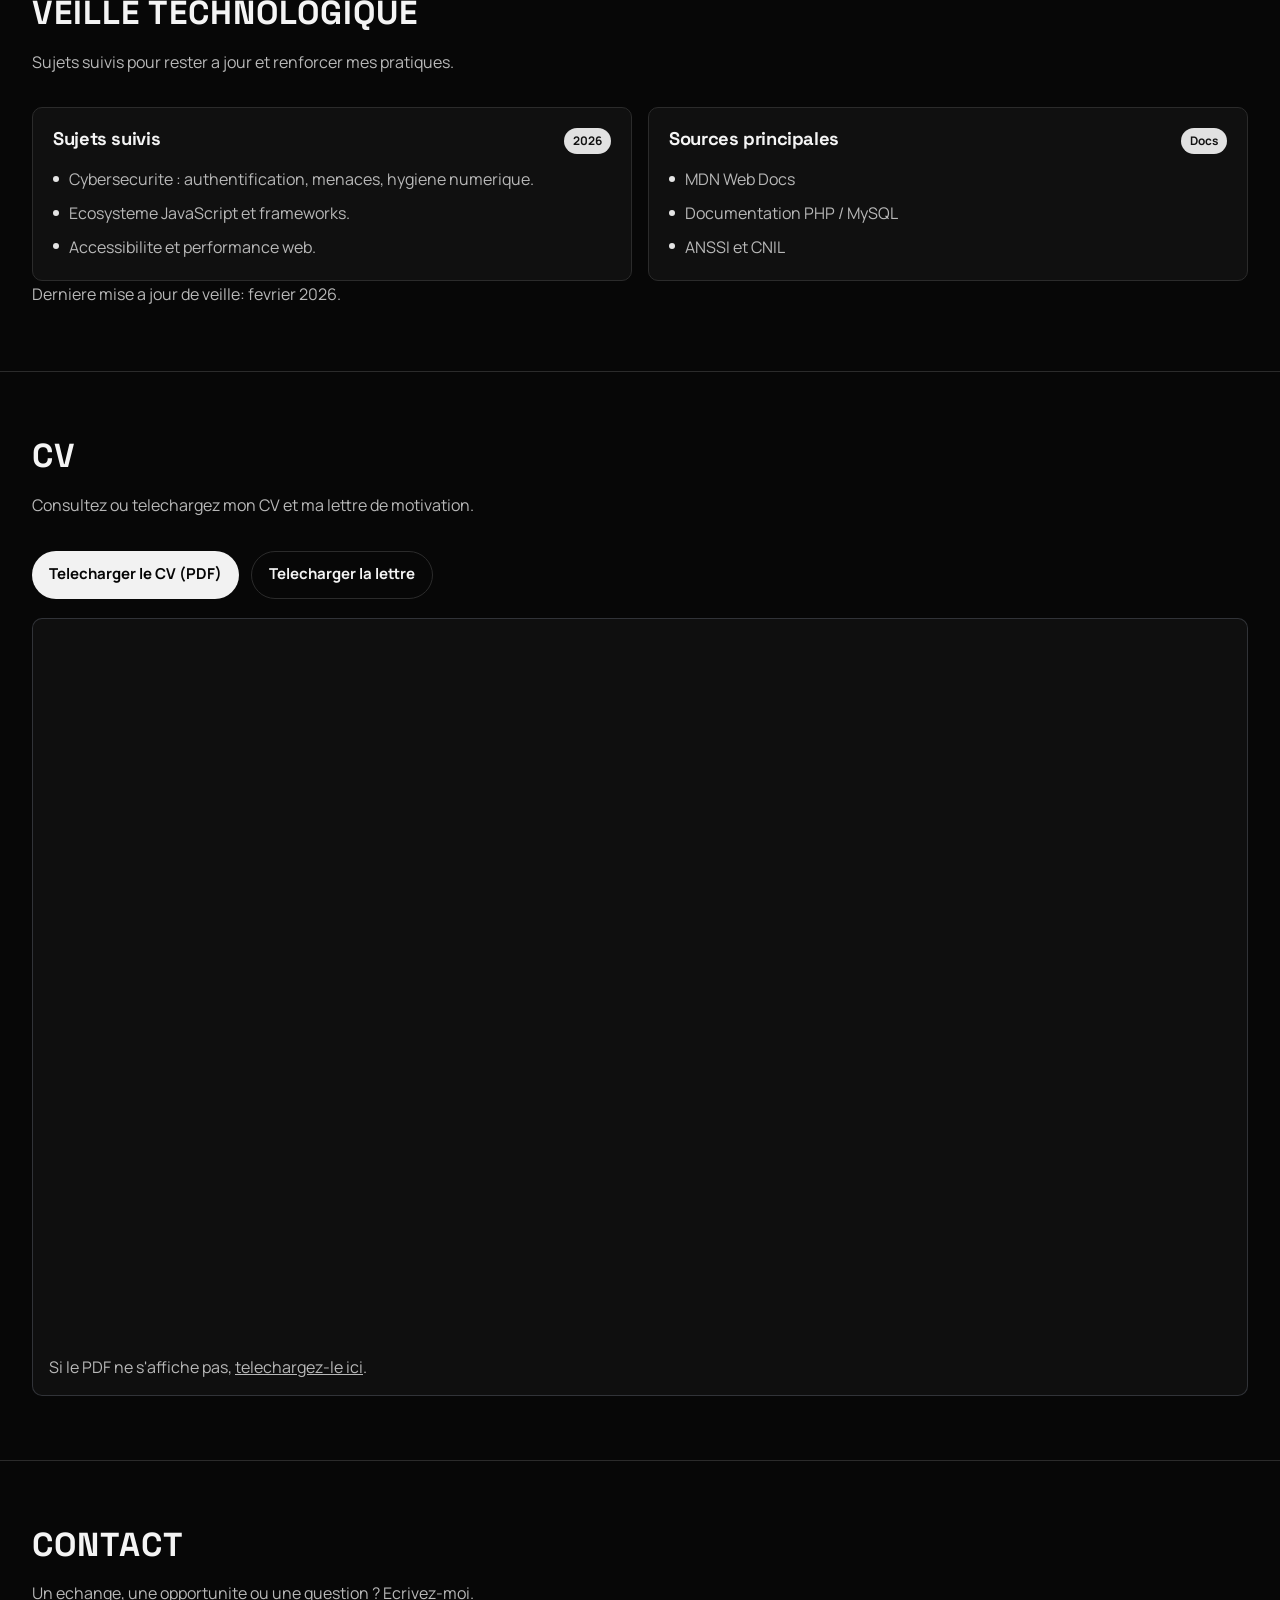
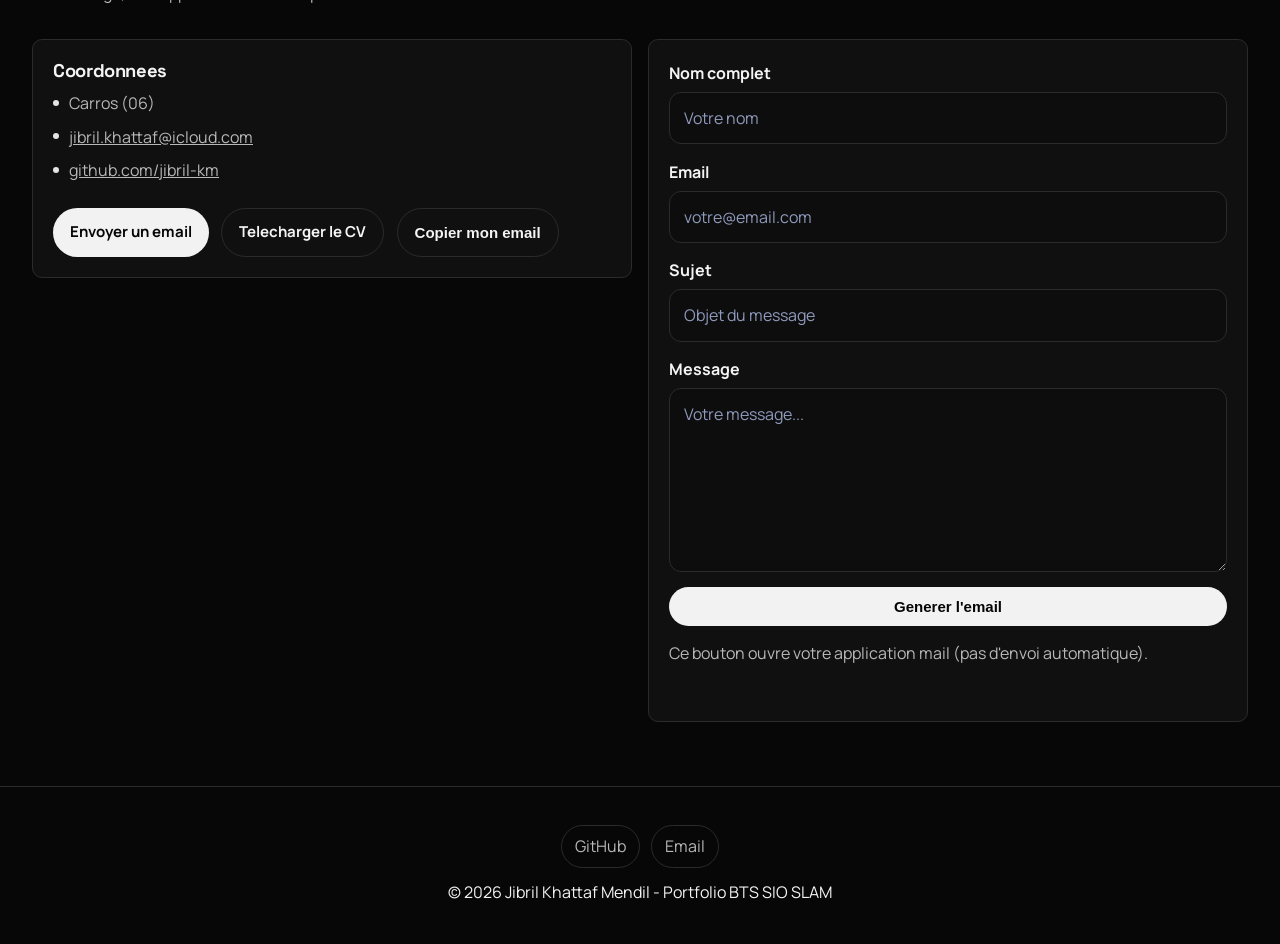
==== commit 53d2a6fc: "Restyle portfolio to match referenced dark editorial aesthetic" ====
--- a/index.html
+++ b/index.html
@@ -62,6 +62,7 @@
 
       <nav id="main-nav" class="navbar" aria-label="Navigation principale">
         <ul class="nav-list">
+          <li><a href="#top" class="nav-link">Accueil</a></li>
           <li><a href="#about" class="nav-link">A propos</a></li>
           <li><a href="#skills" class="nav-link">Competences</a></li>
           <li><a href="#projects" class="nav-link">Projets</a></li>
@@ -77,10 +78,11 @@
   <main id="main-content">
     <section class="hero section">
       <div class="container hero-layout reveal">
-        <p class="eyebrow">Portfolio BTS SIO</p>
+        <p class="eyebrow">B I E N V E N U E  S U R  M O N  P O R T F O L I O</p>
         <h1 class="hero-title">Jibril Khattaf Mendil</h1>
         <p class="hero-subtitle">
-          Etudiant en <strong>BTS SIO - option SLAM</strong>, specialise en developpement d'applications web.
+          Etudiant en BTS SIO - option SLAM<br />
+          Developpement d'applications web
         </p>
 
         <div class="hero-actions">
--- a/styles.css
+++ b/styles.css
@@ -1,15 +1,15 @@
 :root {
-  --bg: #0b1222;
-  --surface: rgba(16, 24, 44, 0.8);
-  --text: #ecf2ff;
-  --muted: #b8c3dd;
-  --line: #26365e;
-  --brand: #3ecf8e;
-  --brand-2: #1fb6ff;
-  --accent: #ffb35a;
-  --radius: 16px;
-  --shadow: 0 6px 18px rgba(0, 0, 0, 0.18);
-  --transition: 220ms ease;
+  --bg: #070707;
+  --surface: #101010;
+  --text: #f4f4f4;
+  --muted: #b8b8b8;
+  --line: #2b2b2b;
+  --brand: #ffffff;
+  --brand-2: #d8d8d8;
+  --accent: #cfcfcf;
+  --radius: 10px;
+  --shadow: 0 8px 24px rgba(0, 0, 0, 0.24);
+  --transition: 180ms ease;
 }
 
 * {
@@ -26,7 +26,7 @@
 body {
   font-family: "Manrope", sans-serif;
   color: var(--text);
-  background: linear-gradient(180deg, #090f1f 0%, #0b1429 100%);
+  background: var(--bg);
   line-height: 1.65;
   overflow-x: hidden;
 }
@@ -66,13 +66,13 @@
 }
 
 .container {
-  width: min(980px, calc(100% - 2rem));
+  width: min(1500px, calc(100% - 2.5rem));
   margin-inline: auto;
 }
 
 .section {
   padding: 4rem 0;
-  border-bottom: 1px solid rgba(184, 195, 221, 0.1);
+  border-bottom: 1px solid var(--line);
 }
 
 h1,
@@ -85,7 +85,9 @@
 
 h2 {
   font-size: clamp(1.7rem, 2.6vw, 2.4rem);
-  margin-bottom: 0.9rem;
+  margin-bottom: 1rem;
+  text-transform: uppercase;
+  letter-spacing: 0.03em;
 }
 
 .section-intro {
@@ -96,11 +98,11 @@
 
 .eyebrow {
   text-transform: uppercase;
-  font-weight: 700;
-  letter-spacing: 0.1em;
-  color: var(--brand);
+  font-weight: 600;
+  letter-spacing: 0.22em;
+  color: var(--muted);
   margin-bottom: 0.6rem;
-  font-size: 0.82rem;
+  font-size: 0.72rem;
 }
 
 .muted {
@@ -111,9 +113,9 @@
   position: fixed;
   inset: 0 0 auto 0;
   z-index: 1000;
-  background: rgba(9, 15, 31, 0.75);
+  background: rgba(7, 7, 7, 0.92);
   backdrop-filter: blur(12px);
-  border-bottom: 1px solid rgba(184, 195, 221, 0.15);
+  border-bottom: 1px solid var(--line);
 }
 
 .header-inner {
@@ -138,7 +140,8 @@
 
 .brand-sub {
   color: var(--muted);
-  font-size: 0.78rem;
+  font-size: 0.76rem;
+  letter-spacing: 0.04em;
 }
 
 .nav-list {
@@ -150,17 +153,20 @@
 
 .nav-link {
   text-decoration: none;
-  font-weight: 600;
+  font-weight: 500;
   color: var(--muted);
-  border-bottom: 2px solid transparent;
+  border-bottom: 1px solid transparent;
   padding-bottom: 0.1rem;
   transition: color var(--transition), border-color var(--transition);
+  text-transform: uppercase;
+  font-size: 0.82rem;
+  letter-spacing: 0.08em;
 }
 
 .nav-link:hover,
 .nav-link.is-active {
   color: var(--text);
-  border-color: var(--brand);
+  border-color: #787878;
 }
 
 .nav-link[aria-current="page"] {
@@ -205,7 +211,7 @@
 }
 
 .hero {
-  min-height: 64vh;
+  min-height: 70vh;
   display: grid;
   align-items: center;
 }
@@ -213,17 +219,18 @@
 .hero-layout {
   position: relative;
   z-index: 1;
-  max-width: 760px;
+  max-width: none;
 }
 
 .hero-title {
-  font-size: clamp(2rem, 4vw, 3.2rem);
+  font-size: clamp(2.4rem, 5vw, 5rem);
   margin-bottom: 0.8rem;
+  text-transform: uppercase;
 }
 
 .hero-subtitle {
   color: var(--muted);
-  font-size: clamp(1rem, 1.8vw, 1.12rem);
+  font-size: clamp(1rem, 1.6vw, 1.12rem);
   max-width: 64ch;
 }
 
@@ -265,20 +272,20 @@
 }
 
 .btn-primary {
-  color: #052417;
-  background: linear-gradient(120deg, var(--brand), #7af7be);
-  box-shadow: 0 10px 24px rgba(62, 207, 142, 0.25);
+  color: #050505;
+  background: #f2f2f2;
+  box-shadow: none;
 }
 
 .btn-outline {
   color: var(--text);
   border: 1px solid var(--line);
-  background: rgba(16, 26, 49, 0.55);
+  background: transparent;
 }
 
 .btn-outline:hover {
-  border-color: var(--brand-2);
-  color: #d7f2ff;
+  border-color: #6a6a6a;
+  color: #ffffff;
 }
 
 .grid {
@@ -296,15 +303,15 @@
 
 .panel {
   background: var(--surface);
-  border: 1px solid rgba(184, 195, 221, 0.2);
+  border: 1px solid var(--line);
   border-radius: var(--radius);
-  box-shadow: var(--shadow);
+  box-shadow: none;
   padding: 1.25rem;
   transition: border-color var(--transition), background var(--transition);
 }
 
 .panel:hover {
-  border-color: rgba(62, 207, 142, 0.45);
+  border-color: #4a4a4a;
 }
 
 .panel h3 {
@@ -333,8 +340,8 @@
 .chip {
   font-size: 0.74rem;
   font-weight: 700;
-  color: #0a1f34;
-  background: linear-gradient(120deg, var(--accent), #ffd07f);
+  color: #111;
+  background: #e1e1e1;
   border-radius: 999px;
   padding: 0.2rem 0.55rem;
 }
@@ -349,9 +356,9 @@
 .tags span {
   font-size: 0.78rem;
   border-radius: 999px;
-  background: rgba(31, 182, 255, 0.15);
-  color: #bde9ff;
-  border: 1px solid rgba(31, 182, 255, 0.35);
+  background: #141414;
+  color: #d8d8d8;
+  border: 1px solid #303030;
   padding: 0.24rem 0.54rem;
 }
 
@@ -359,12 +366,12 @@
   display: inline-flex;
   margin-top: 0.9rem;
   font-weight: 700;
-  color: #87dcff;
+  color: #f2f2f2;
   text-decoration: none;
 }
 
 .text-link:hover {
-  color: #b9ecff;
+  color: #cfcfcf;
 }
 
 .project-tech-logos {
@@ -380,9 +387,9 @@
   gap: 0.35rem;
   font-size: 0.78rem;
   font-weight: 700;
-  color: #d7e8ff;
-  background: rgba(31, 182, 255, 0.12);
-  border: 1px solid rgba(31, 182, 255, 0.32);
+  color: #e6e6e6;
+  background: #141414;
+  border: 1px solid #2f2f2f;
   border-radius: 999px;
   padding: 0.24rem 0.55rem;
 }
@@ -410,7 +417,7 @@
   width: 6px;
   height: 6px;
   border-radius: 999px;
-  background: var(--brand);
+  background: #e5e5e5;
   position: absolute;
   left: 0;
   top: 0.62rem;
@@ -430,7 +437,7 @@
   top: 8px;
   bottom: 8px;
   width: 2px;
-  background: linear-gradient(var(--brand), rgba(31, 182, 255, 0.2));
+  background: linear-gradient(#d8d8d8, #3a3a3a);
 }
 
 .timeline-item {
@@ -445,8 +452,8 @@
   width: 16px;
   height: 16px;
   border-radius: 999px;
-  border: 3px solid #0d1831;
-  background: var(--brand);
+  border: 3px solid #111;
+  background: #e1e1e1;
 }
 
 .pdf-embed {
@@ -454,7 +461,7 @@
   border: 1px solid rgba(184, 195, 221, 0.2);
   border-radius: var(--radius);
   overflow: hidden;
-  background: rgba(9, 15, 31, 0.5);
+  background: #0f0f0f;
 }
 
 .pdf-embed iframe {
@@ -511,7 +518,7 @@
   color: var(--text);
   border-radius: 12px;
   border: 1px solid var(--line);
-  background: rgba(8, 14, 26, 0.75);
+  background: #0d0d0d;
   padding: 0.75rem 0.85rem;
   width: 100%;
 }
@@ -524,8 +531,8 @@
 input:focus,
 textarea:focus {
   outline: none;
-  border-color: var(--brand-2);
-  box-shadow: 0 0 0 3px rgba(31, 182, 255, 0.2);
+  border-color: #6e6e6e;
+  box-shadow: 0 0 0 3px rgba(255, 255, 255, 0.08);
 }
 
 .footer {
@@ -565,8 +572,8 @@
   height: 44px;
   border: 0;
   border-radius: 999px;
-  background: linear-gradient(120deg, var(--brand), var(--brand-2));
-  color: #052417;
+  background: #f2f2f2;
+  color: #070707;
   font-weight: 900;
   cursor: pointer;
   display: none;
@@ -605,7 +612,7 @@
 
 @media (min-width: 1100px) {
   .container {
-    width: min(1120px, calc(100% - 4rem));
+    width: min(1680px, calc(100% - 4rem));
   }
 
   .header-inner {
@@ -618,6 +625,10 @@
 
   .hero {
     min-height: 60vh;
+  }
+
+  .section-intro {
+    max-width: 92ch;
   }
 
   .projects-grid {
@@ -719,8 +730,8 @@
 }
 
 .header.scrolled {
-  background: rgba(8, 13, 28, 0.92);
-  border-color: rgba(164, 185, 225, 0.2);
+  background: rgba(7, 7, 7, 0.96);
+  border-color: #2b2b2b;
 }
 
 @media (max-width: 720px) {
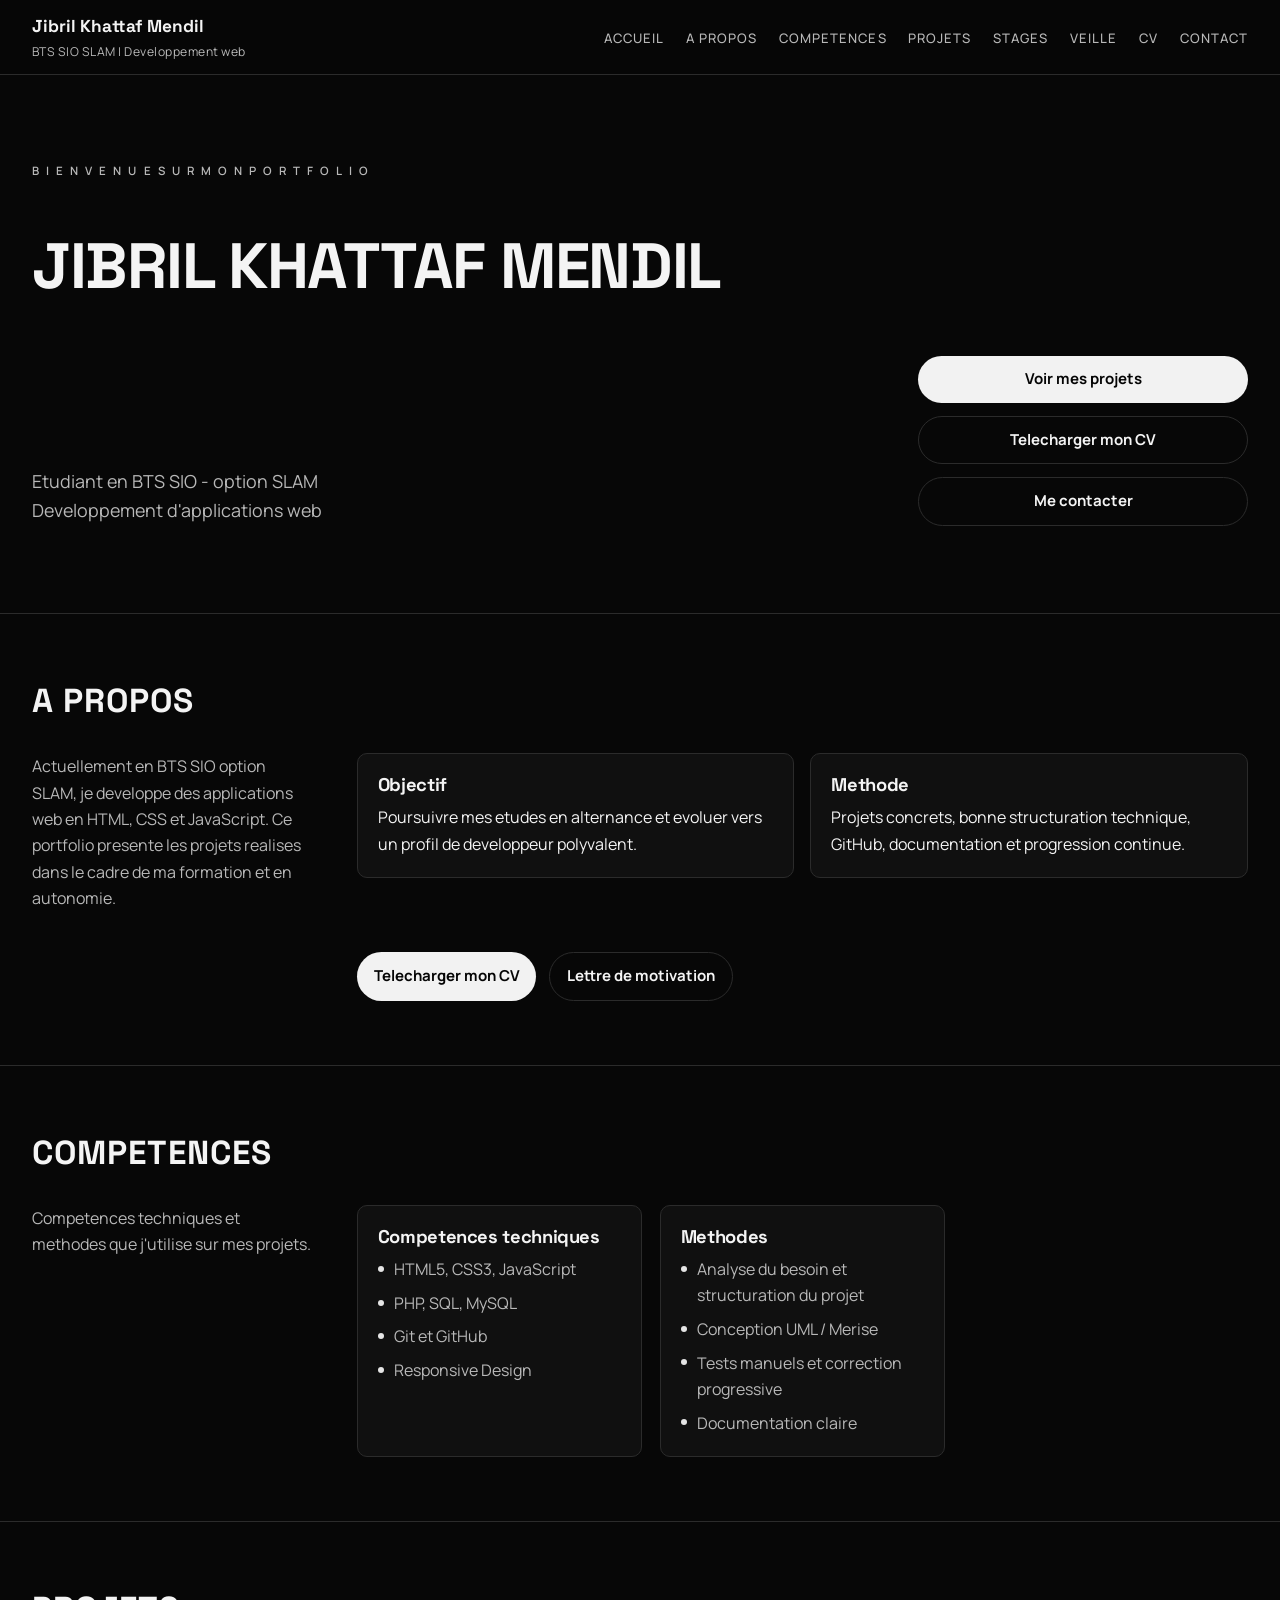
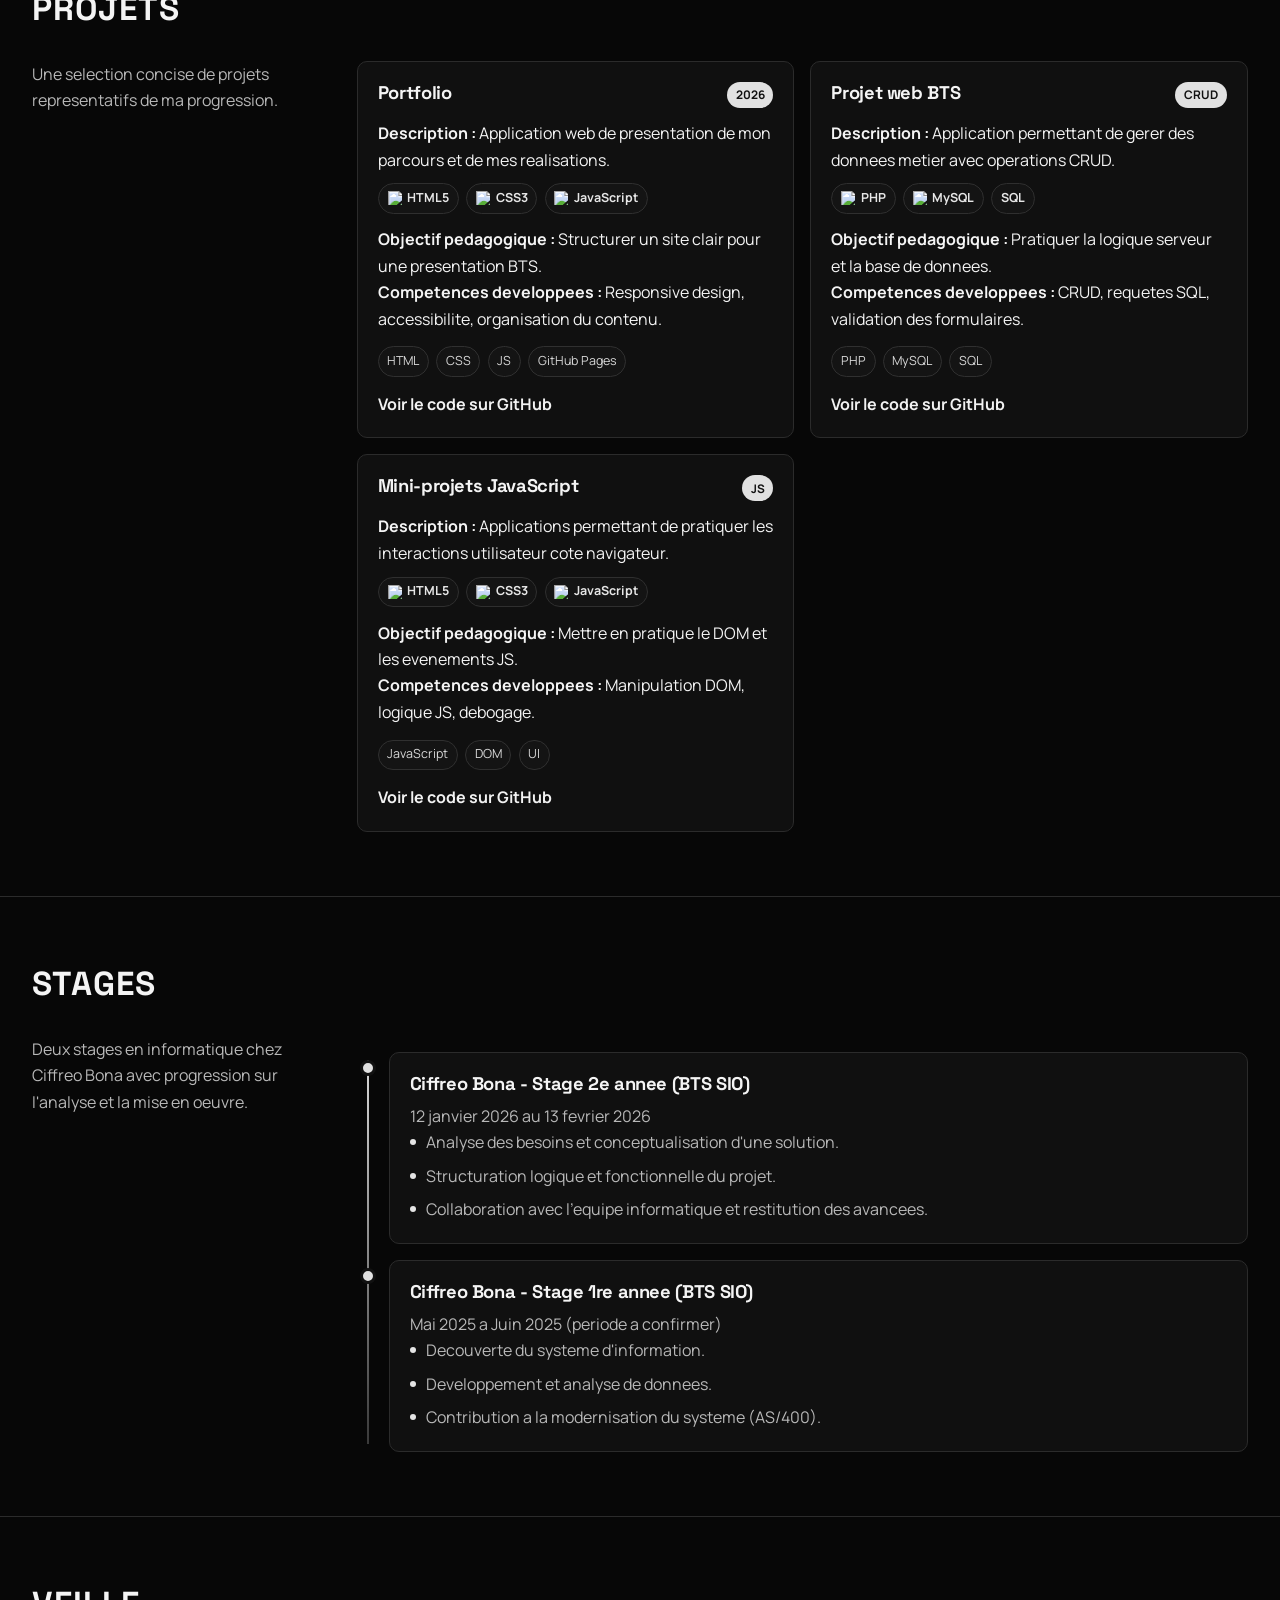
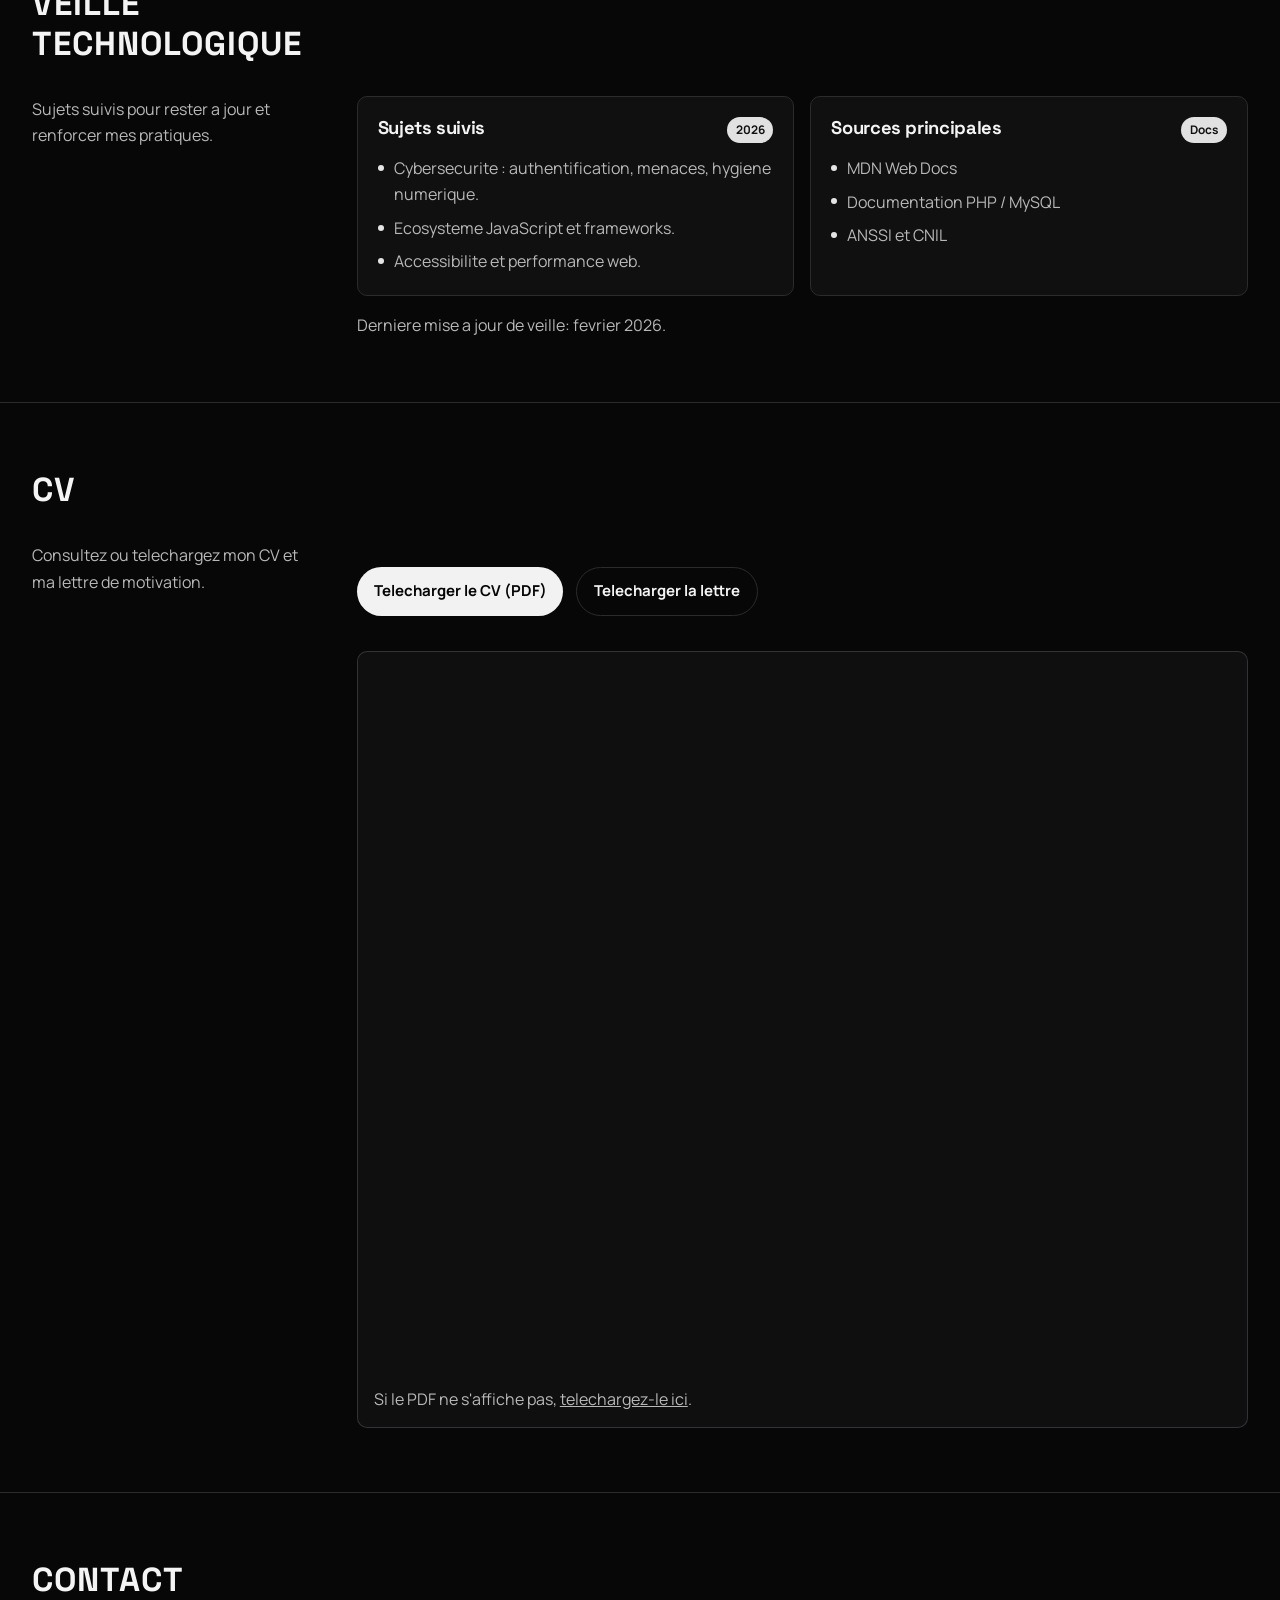
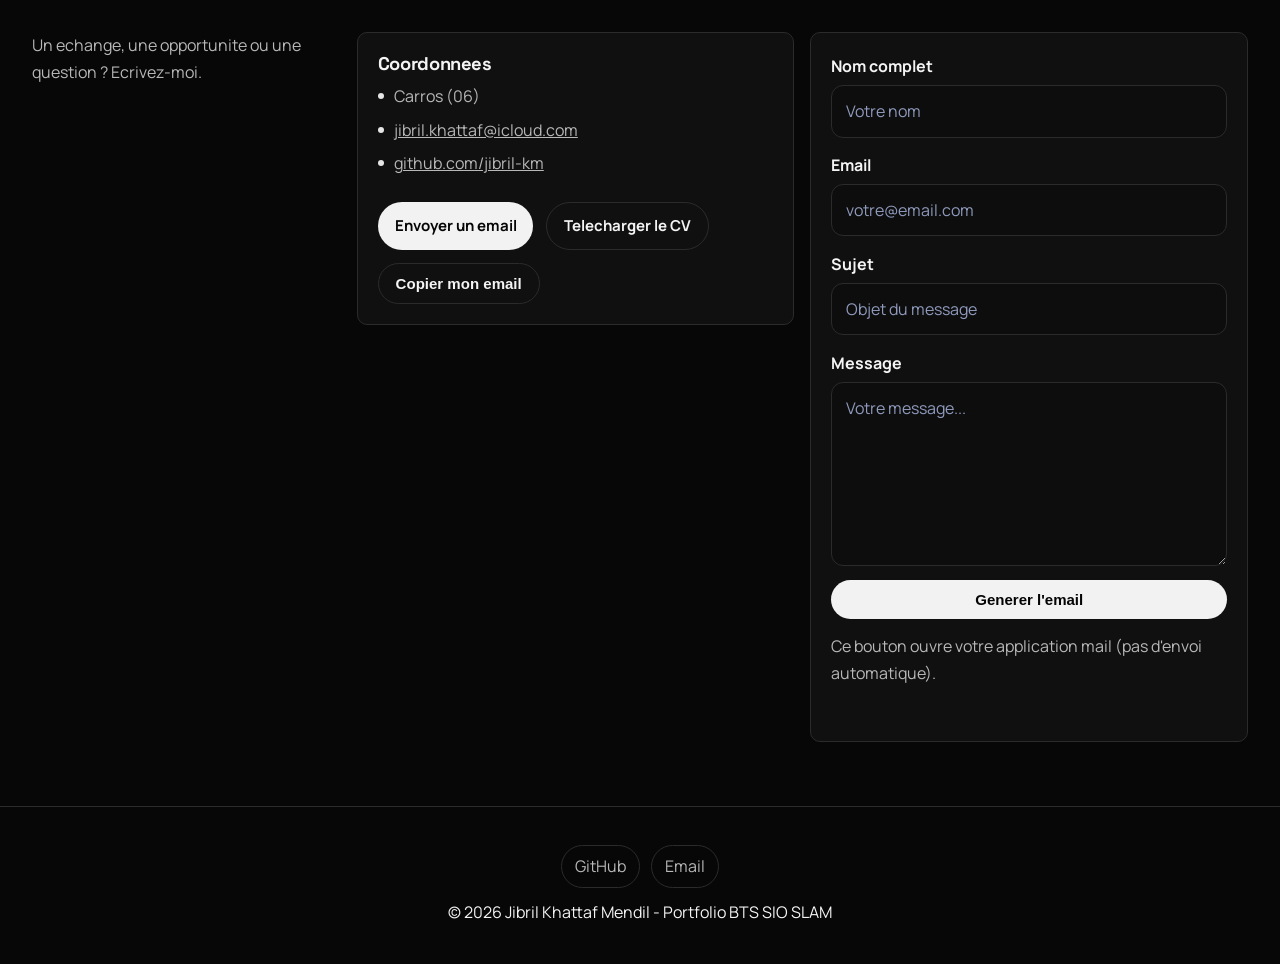
==== commit ab4517eb: "Rework desktop page layout with split section structure" ====
--- a/index.html
+++ b/index.html
@@ -101,7 +101,7 @@
           Ce portfolio presente les projets realises dans le cadre de ma formation et en autonomie.
         </p>
 
-        <div class="grid cols-2 projects-grid">
+        <div class="grid cols-2">
           <article class="panel">
             <h3>Objectif</h3>
             <p>Poursuivre mes etudes en alternance et evoluer vers un profil de developpeur polyvalent.</p>
@@ -123,7 +123,7 @@
       <div class="container reveal">
         <h2>Competences</h2>
         <p class="section-intro">Competences techniques et methodes que j'utilise sur mes projets.</p>
-        <div class="grid cols-2">
+        <div class="grid cols-2 projects-grid">
           <article class="panel">
             <h3>Competences techniques</h3>
             <ul class="dot-list">
--- a/styles.css
+++ b/styles.css
@@ -240,6 +240,29 @@
   display: flex;
   flex-wrap: wrap;
   gap: 0.8rem;
+}
+
+.hero-layout {
+  display: grid;
+  grid-template-columns: 1.2fr minmax(260px, 0.8fr);
+  gap: 2.4rem;
+  align-items: end;
+}
+
+.hero-layout .eyebrow,
+.hero-layout .hero-title,
+.hero-layout .hero-subtitle {
+  grid-column: 1;
+}
+
+.hero-layout .hero-actions {
+  grid-column: 2;
+  align-self: center;
+  justify-self: end;
+  margin-top: 0;
+  flex-direction: column;
+  align-items: stretch;
+  width: min(330px, 100%);
 }
 
 .btn {
@@ -631,6 +654,28 @@
     max-width: 92ch;
   }
 
+  .section:not(.hero) .container.reveal {
+    display: grid;
+    grid-template-columns: minmax(220px, 280px) minmax(0, 1fr);
+    column-gap: 2.8rem;
+    row-gap: 1rem;
+    align-items: start;
+  }
+
+  .section:not(.hero) .container.reveal > h2 {
+    grid-column: 1;
+    margin-top: 0.2rem;
+  }
+
+  .section:not(.hero) .container.reveal > .section-intro {
+    grid-column: 1;
+    margin-bottom: 0;
+  }
+
+  .section:not(.hero) .container.reveal > *:not(h2):not(.section-intro) {
+    grid-column: 2;
+  }
+
   .projects-grid {
     grid-template-columns: repeat(3, minmax(0, 1fr));
     gap: 1.1rem;
@@ -683,6 +728,20 @@
   .hero {
     min-height: 56vh;
   }
+
+  .hero-layout {
+    grid-template-columns: 1fr;
+    gap: 1.2rem;
+  }
+
+  .hero-layout .hero-actions {
+    grid-column: 1;
+    justify-self: start;
+    width: auto;
+    flex-direction: row;
+    flex-wrap: wrap;
+    margin-top: 0.8rem;
+  }
 }
 
 @media (max-width: 720px) {
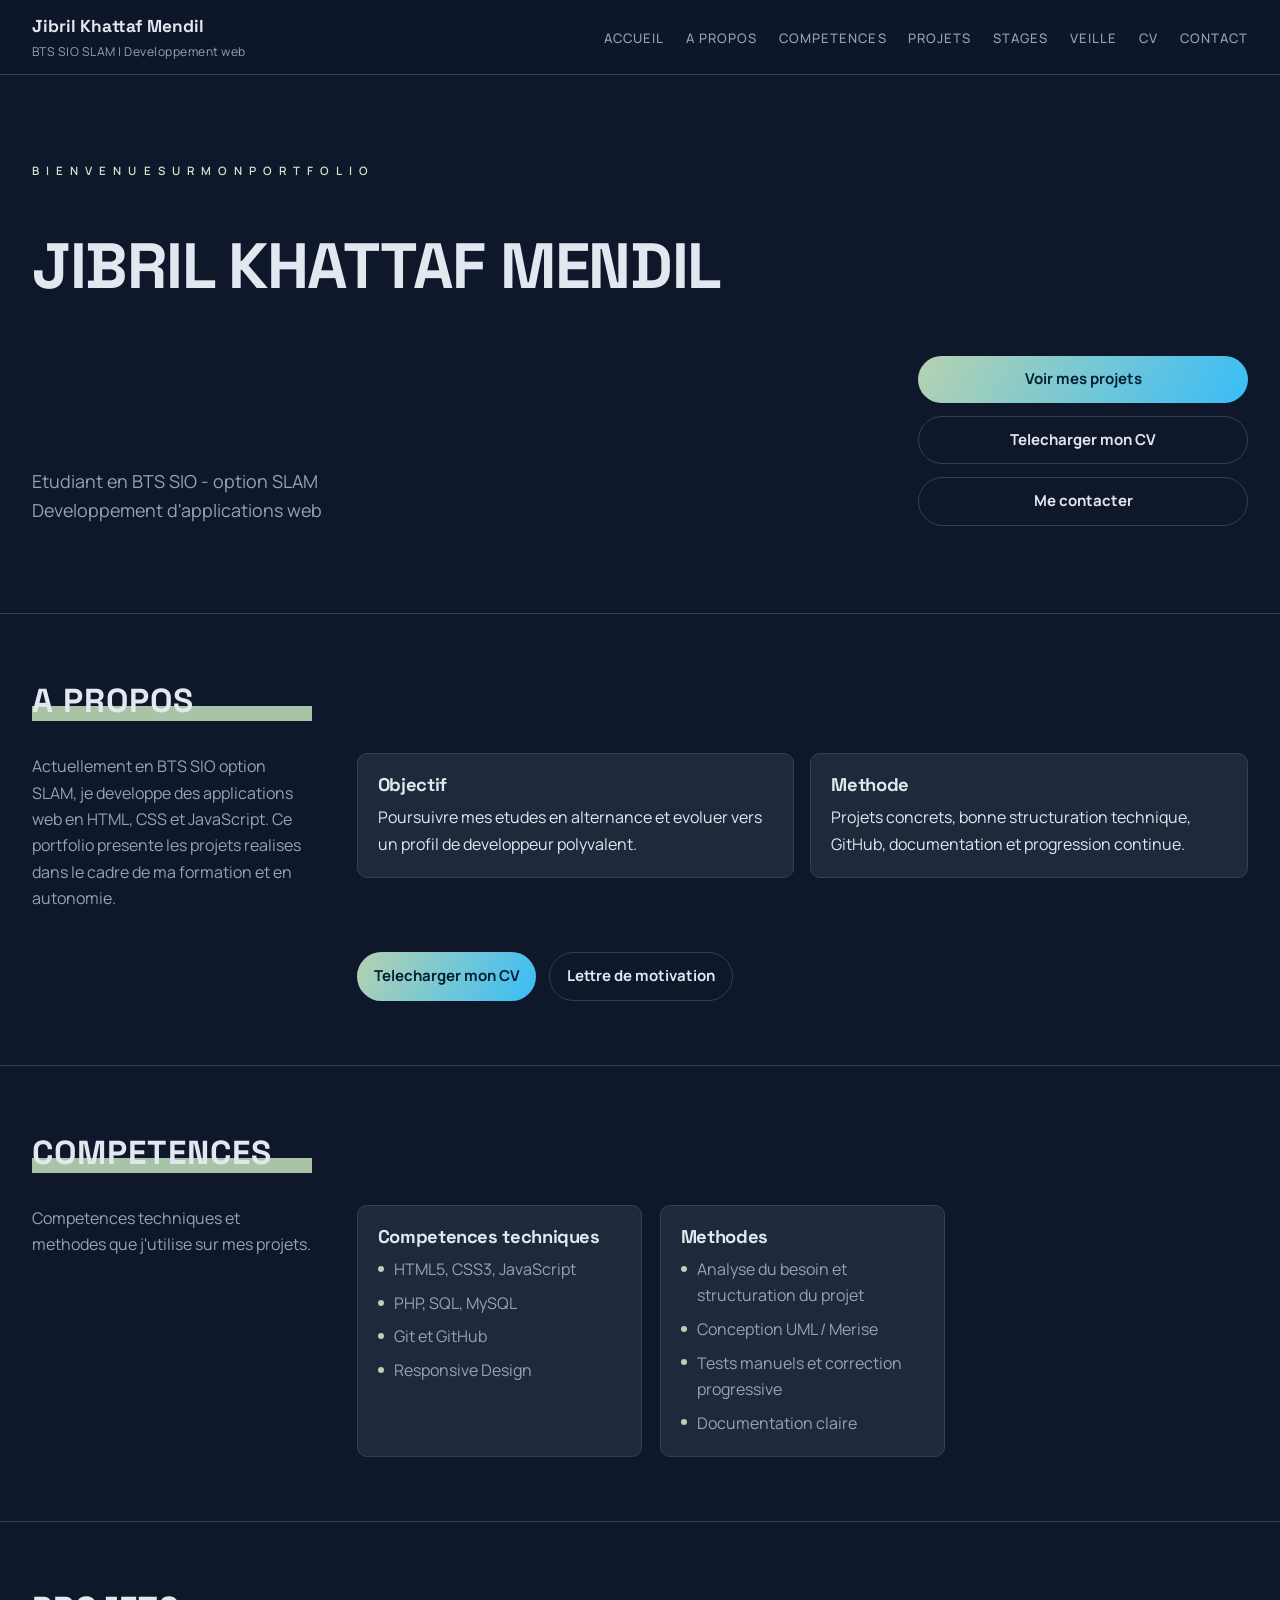
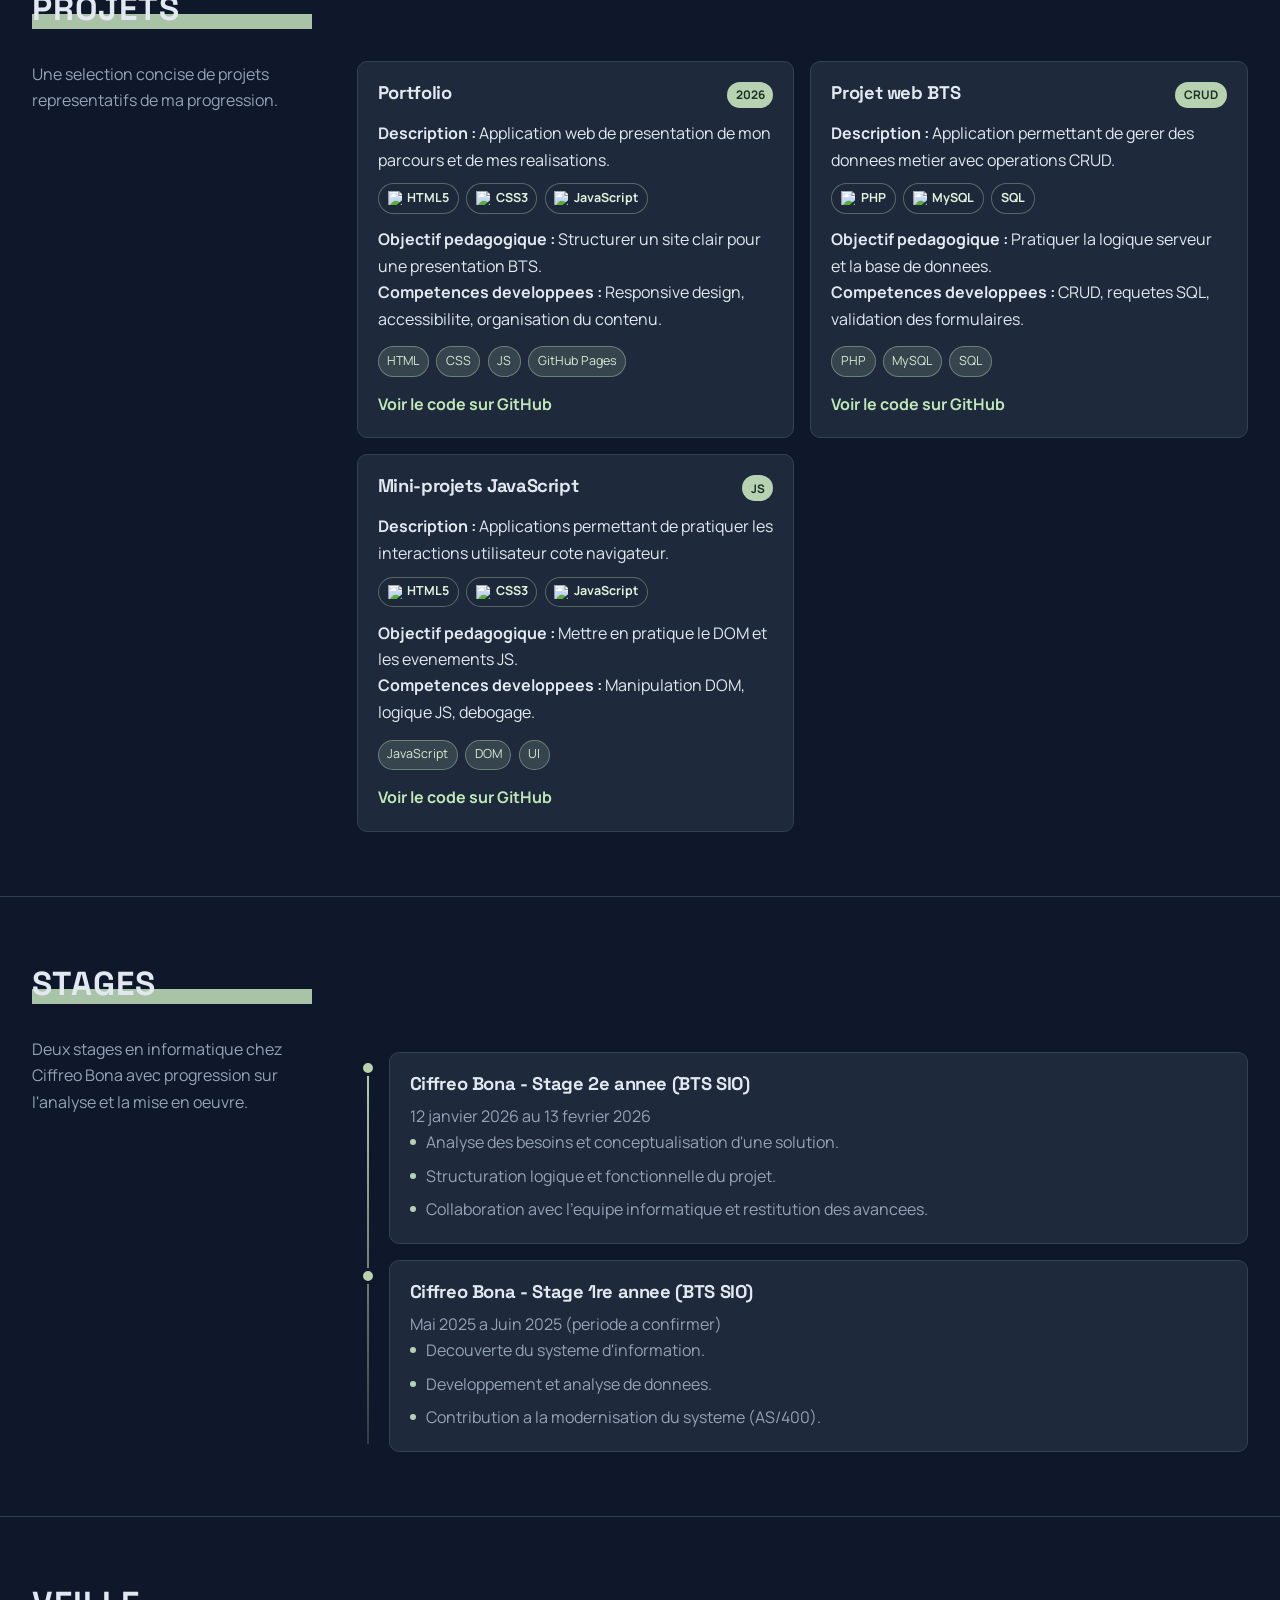
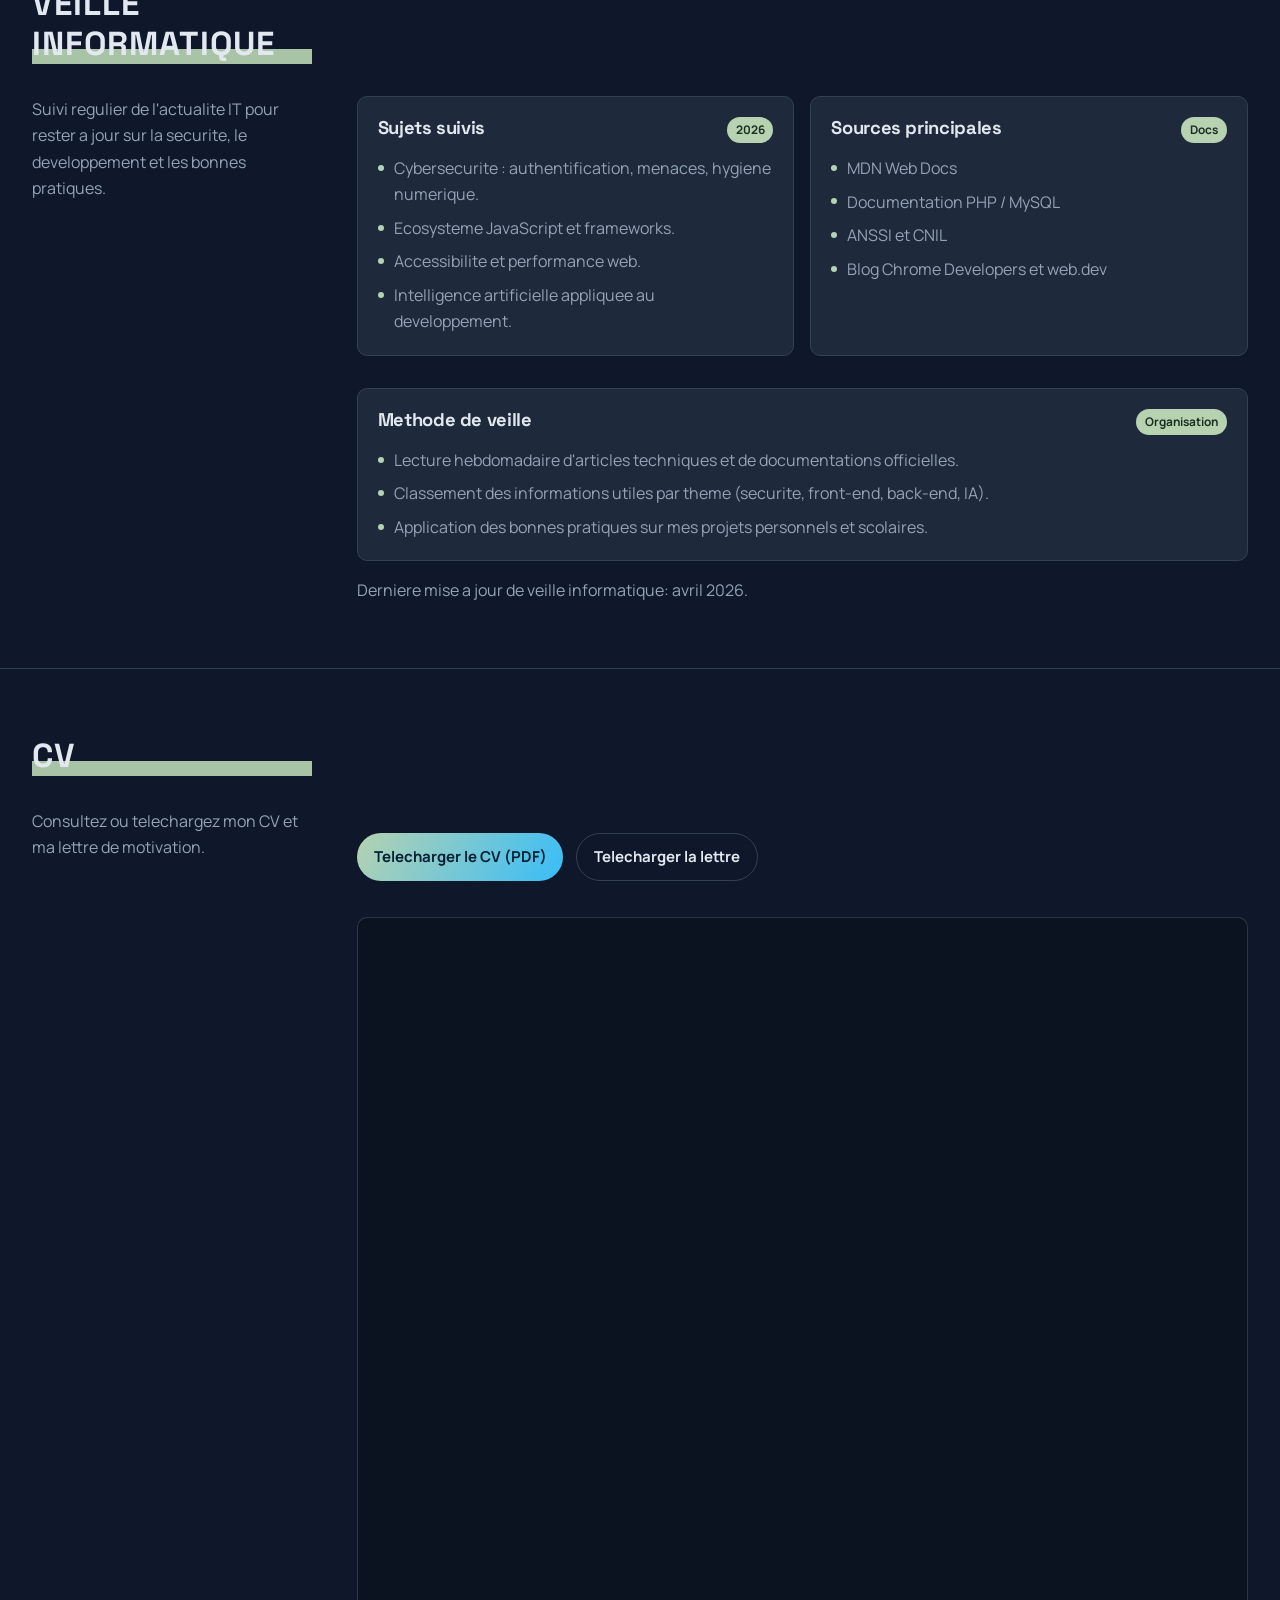
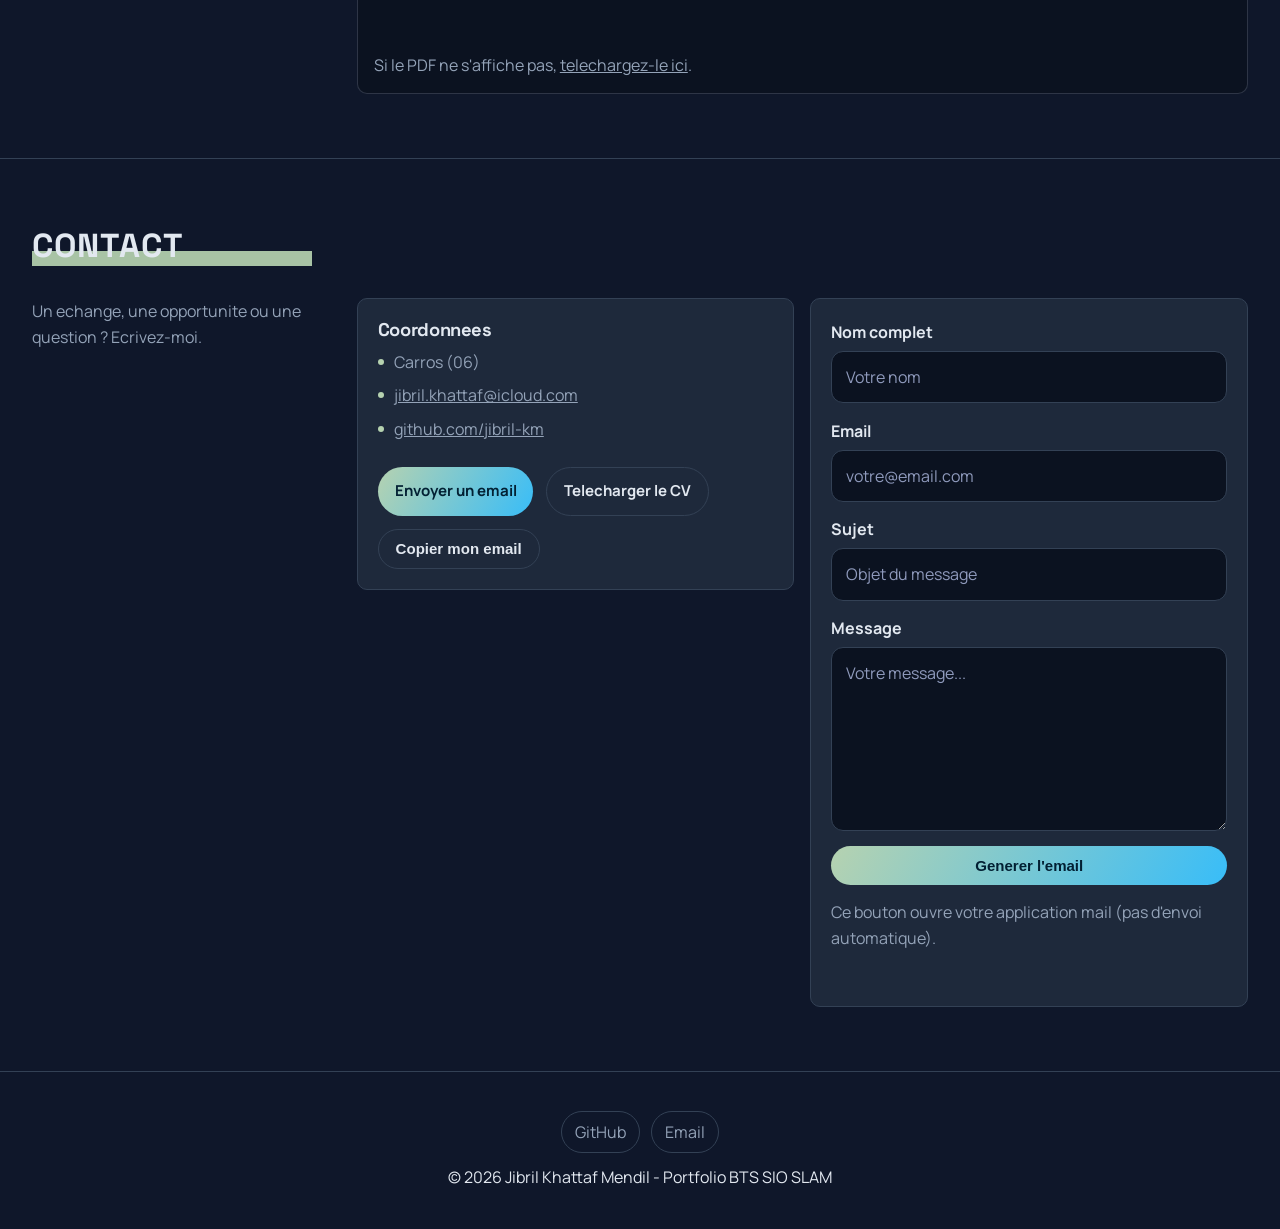
==== commit 69ba425a: "Ajoute une section de veille informatique plus complete" ====
--- a/index.html
+++ b/index.html
@@ -234,8 +234,8 @@
 
     <section id="veille" class="section">
       <div class="container reveal">
-        <h2>Veille technologique</h2>
-        <p class="section-intro">Sujets suivis pour rester a jour et renforcer mes pratiques.</p>
+        <h2>Veille informatique</h2>
+        <p class="section-intro">Suivi regulier de l'actualite IT pour rester a jour sur la securite, le developpement et les bonnes pratiques.</p>
 
         <div class="grid cols-2">
           <article class="panel">
@@ -244,6 +244,7 @@
               <li>Cybersecurite : authentification, menaces, hygiene numerique.</li>
               <li>Ecosysteme JavaScript et frameworks.</li>
               <li>Accessibilite et performance web.</li>
+              <li>Intelligence artificielle appliquee au developpement.</li>
             </ul>
           </article>
 
@@ -253,10 +254,19 @@
               <li>MDN Web Docs</li>
               <li>Documentation PHP / MySQL</li>
               <li>ANSSI et CNIL</li>
-            </ul>
-          </article>
-        </div>
-        <p class="muted">Derniere mise a jour de veille: fevrier 2026.</p>
+              <li>Blog Chrome Developers et web.dev</li>
+            </ul>
+          </article>
+        </div>
+        <article class="panel" style="margin-top: 1rem;">
+          <div class="project-head"><h3>Methode de veille</h3><span class="chip">Organisation</span></div>
+          <ul class="dot-list">
+            <li>Lecture hebdomadaire d'articles techniques et de documentations officielles.</li>
+            <li>Classement des informations utiles par theme (securite, front-end, back-end, IA).</li>
+            <li>Application des bonnes pratiques sur mes projets personnels et scolaires.</li>
+          </ul>
+        </article>
+        <p class="muted">Derniere mise a jour de veille informatique: avril 2026.</p>
       </div>
     </section>
 
@@ -355,4 +365,3 @@
 
 
 
-
--- a/styles.css
+++ b/styles.css
@@ -1,12 +1,15 @@
 :root {
-  --bg: #070707;
-  --surface: #101010;
-  --text: #f4f4f4;
-  --muted: #b8b8b8;
-  --line: #2b2b2b;
-  --brand: #ffffff;
-  --brand-2: #d8d8d8;
-  --accent: #cfcfcf;
+  --bg: #0f172a;
+  --surface: #1e293b;
+  --surface-2: #0b1220;
+  --text: #e2e8f0;
+  --muted: #94a3b8;
+  --line: #334155;
+  --brand: #38bdf8;
+  --brand-2: #22d3ee;
+  --mint: #b6d2b0;
+  --mint-strong: #9ac296;
+  --accent: #f59e0b;
   --radius: 10px;
   --shadow: 0 8px 24px rgba(0, 0, 0, 0.24);
   --transition: 180ms ease;
@@ -88,6 +91,8 @@
   margin-bottom: 1rem;
   text-transform: uppercase;
   letter-spacing: 0.03em;
+  display: inline-block;
+  box-shadow: inset 0 -0.45em 0 rgba(182, 210, 176, 0.92);
 }
 
 .section-intro {
@@ -100,7 +105,7 @@
   text-transform: uppercase;
   font-weight: 600;
   letter-spacing: 0.22em;
-  color: var(--muted);
+  color: #cfe4cb;
   margin-bottom: 0.6rem;
   font-size: 0.72rem;
 }
@@ -113,7 +118,7 @@
   position: fixed;
   inset: 0 0 auto 0;
   z-index: 1000;
-  background: rgba(7, 7, 7, 0.92);
+  background: rgba(15, 23, 42, 0.92);
   backdrop-filter: blur(12px);
   border-bottom: 1px solid var(--line);
 }
@@ -166,12 +171,12 @@
 .nav-link:hover,
 .nav-link.is-active {
   color: var(--text);
-  border-color: #787878;
+  border-color: var(--mint);
 }
 
 .nav-link[aria-current="page"] {
   color: var(--text);
-  border-color: var(--brand);
+  border-color: var(--mint);
 }
 
 .menu-toggle {
@@ -295,8 +300,8 @@
 }
 
 .btn-primary {
-  color: #050505;
-  background: #f2f2f2;
+  color: #022033;
+  background: linear-gradient(120deg, var(--mint), var(--brand));
   box-shadow: none;
 }
 
@@ -307,8 +312,8 @@
 }
 
 .btn-outline:hover {
-  border-color: #6a6a6a;
-  color: #ffffff;
+  border-color: var(--mint);
+  color: var(--text);
 }
 
 .grid {
@@ -334,7 +339,7 @@
 }
 
 .panel:hover {
-  border-color: #4a4a4a;
+  border-color: rgba(182, 210, 176, 0.65);
 }
 
 .panel h3 {
@@ -363,8 +368,8 @@
 .chip {
   font-size: 0.74rem;
   font-weight: 700;
-  color: #111;
-  background: #e1e1e1;
+  color: #193022;
+  background: var(--mint);
   border-radius: 999px;
   padding: 0.2rem 0.55rem;
 }
@@ -379,9 +384,9 @@
 .tags span {
   font-size: 0.78rem;
   border-radius: 999px;
-  background: #141414;
-  color: #d8d8d8;
-  border: 1px solid #303030;
+  background: rgba(182, 210, 176, 0.16);
+  color: #d6ebd2;
+  border: 1px solid rgba(182, 210, 176, 0.42);
   padding: 0.24rem 0.54rem;
 }
 
@@ -389,12 +394,12 @@
   display: inline-flex;
   margin-top: 0.9rem;
   font-weight: 700;
-  color: #f2f2f2;
+  color: #bfe7b8;
   text-decoration: none;
 }
 
 .text-link:hover {
-  color: #cfcfcf;
+  color: #d9f0d4;
 }
 
 .project-tech-logos {
@@ -410,9 +415,9 @@
   gap: 0.35rem;
   font-size: 0.78rem;
   font-weight: 700;
-  color: #e6e6e6;
-  background: #141414;
-  border: 1px solid #2f2f2f;
+  color: #dff2da;
+  background: rgba(30, 41, 59, 0.72);
+  border: 1px solid rgba(182, 210, 176, 0.38);
   border-radius: 999px;
   padding: 0.24rem 0.55rem;
 }
@@ -440,7 +445,7 @@
   width: 6px;
   height: 6px;
   border-radius: 999px;
-  background: #e5e5e5;
+  background: var(--mint);
   position: absolute;
   left: 0;
   top: 0.62rem;
@@ -460,7 +465,7 @@
   top: 8px;
   bottom: 8px;
   width: 2px;
-  background: linear-gradient(#d8d8d8, #3a3a3a);
+  background: linear-gradient(var(--mint), rgba(182, 210, 176, 0.2));
 }
 
 .timeline-item {
@@ -475,8 +480,8 @@
   width: 16px;
   height: 16px;
   border-radius: 999px;
-  border: 3px solid #111;
-  background: #e1e1e1;
+  border: 3px solid #0f172a;
+  background: var(--mint);
 }
 
 .pdf-embed {
@@ -484,7 +489,7 @@
   border: 1px solid rgba(184, 195, 221, 0.2);
   border-radius: var(--radius);
   overflow: hidden;
-  background: #0f0f0f;
+  background: var(--surface-2);
 }
 
 .pdf-embed iframe {
@@ -541,7 +546,7 @@
   color: var(--text);
   border-radius: 12px;
   border: 1px solid var(--line);
-  background: #0d0d0d;
+  background: var(--surface-2);
   padding: 0.75rem 0.85rem;
   width: 100%;
 }
@@ -554,8 +559,8 @@
 input:focus,
 textarea:focus {
   outline: none;
-  border-color: #6e6e6e;
-  box-shadow: 0 0 0 3px rgba(255, 255, 255, 0.08);
+  border-color: var(--mint-strong);
+  box-shadow: 0 0 0 3px rgba(182, 210, 176, 0.2);
 }
 
 .footer {
@@ -584,7 +589,7 @@
 
 .social-links a:hover {
   color: var(--text);
-  border-color: var(--brand);
+  border-color: var(--mint);
 }
 
 .scroll-to-top {
@@ -595,8 +600,8 @@
   height: 44px;
   border: 0;
   border-radius: 999px;
-  background: #f2f2f2;
-  color: #070707;
+  background: linear-gradient(120deg, var(--mint), var(--brand));
+  color: #06202f;
   font-weight: 900;
   cursor: pointer;
   display: none;
@@ -696,8 +701,8 @@
     left: 1rem;
     right: 1rem;
     top: 68px;
-    background: rgba(9, 15, 31, 0.96);
-    border: 1px solid rgba(184, 195, 221, 0.18);
+    background: rgba(15, 23, 42, 0.96);
+    border: 1px solid rgba(148, 163, 184, 0.28);
     border-radius: 12px;
     max-height: 0;
     overflow: hidden;
@@ -789,8 +794,8 @@
 }
 
 .header.scrolled {
-  background: rgba(7, 7, 7, 0.96);
-  border-color: #2b2b2b;
+  background: rgba(15, 23, 42, 0.96);
+  border-color: var(--line);
 }
 
 @media (max-width: 720px) {
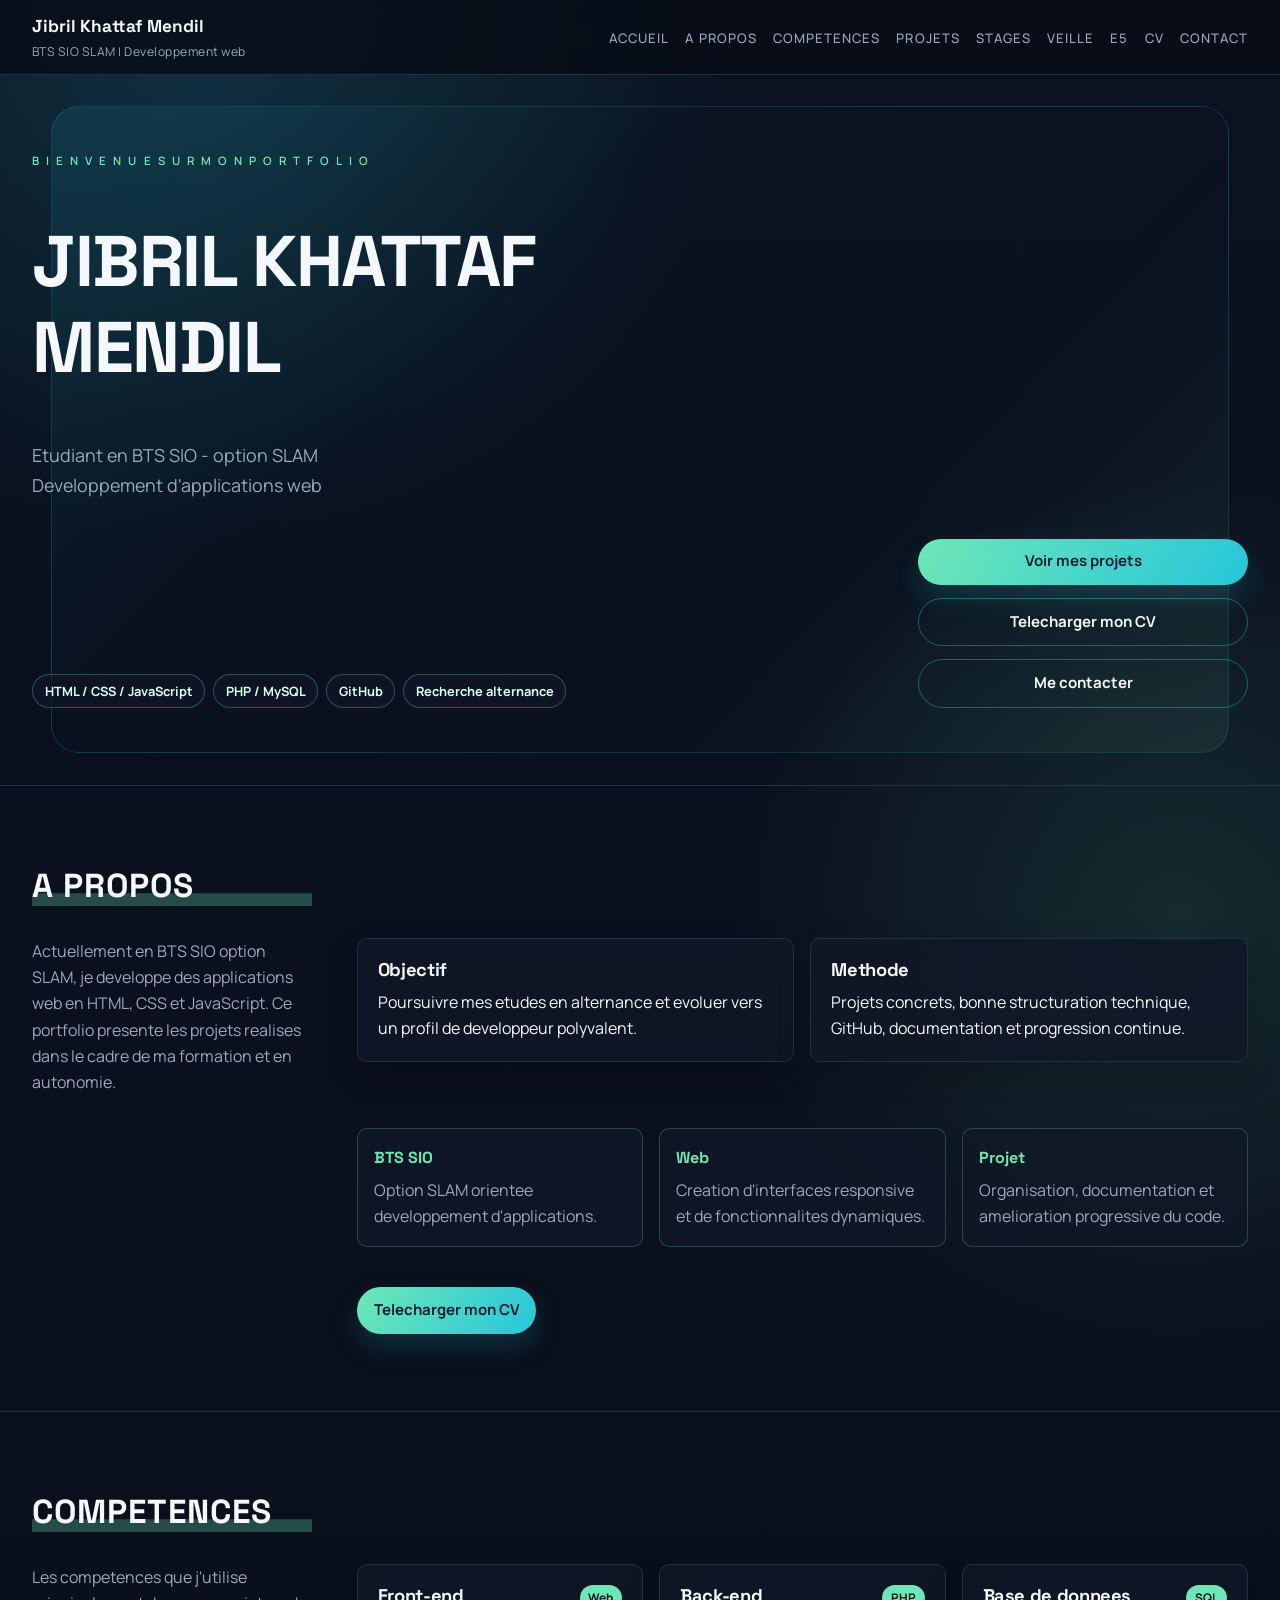
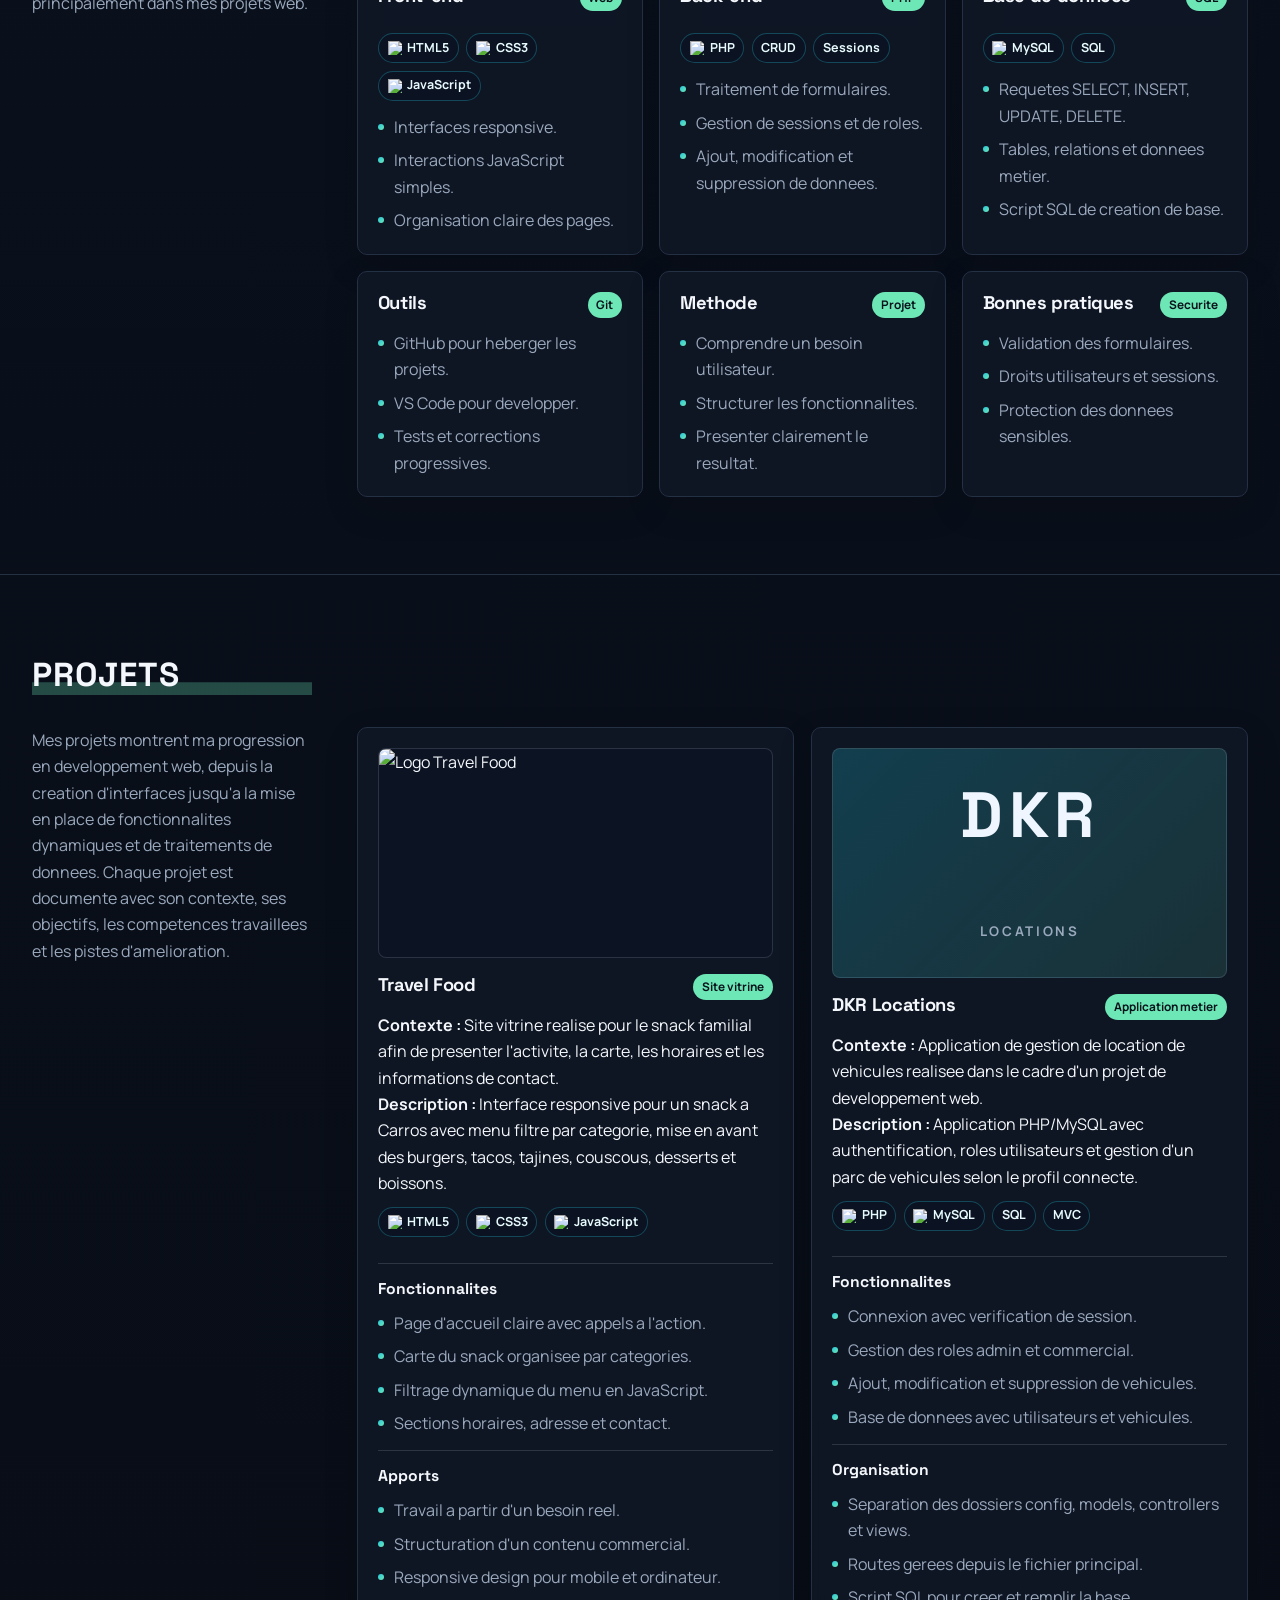
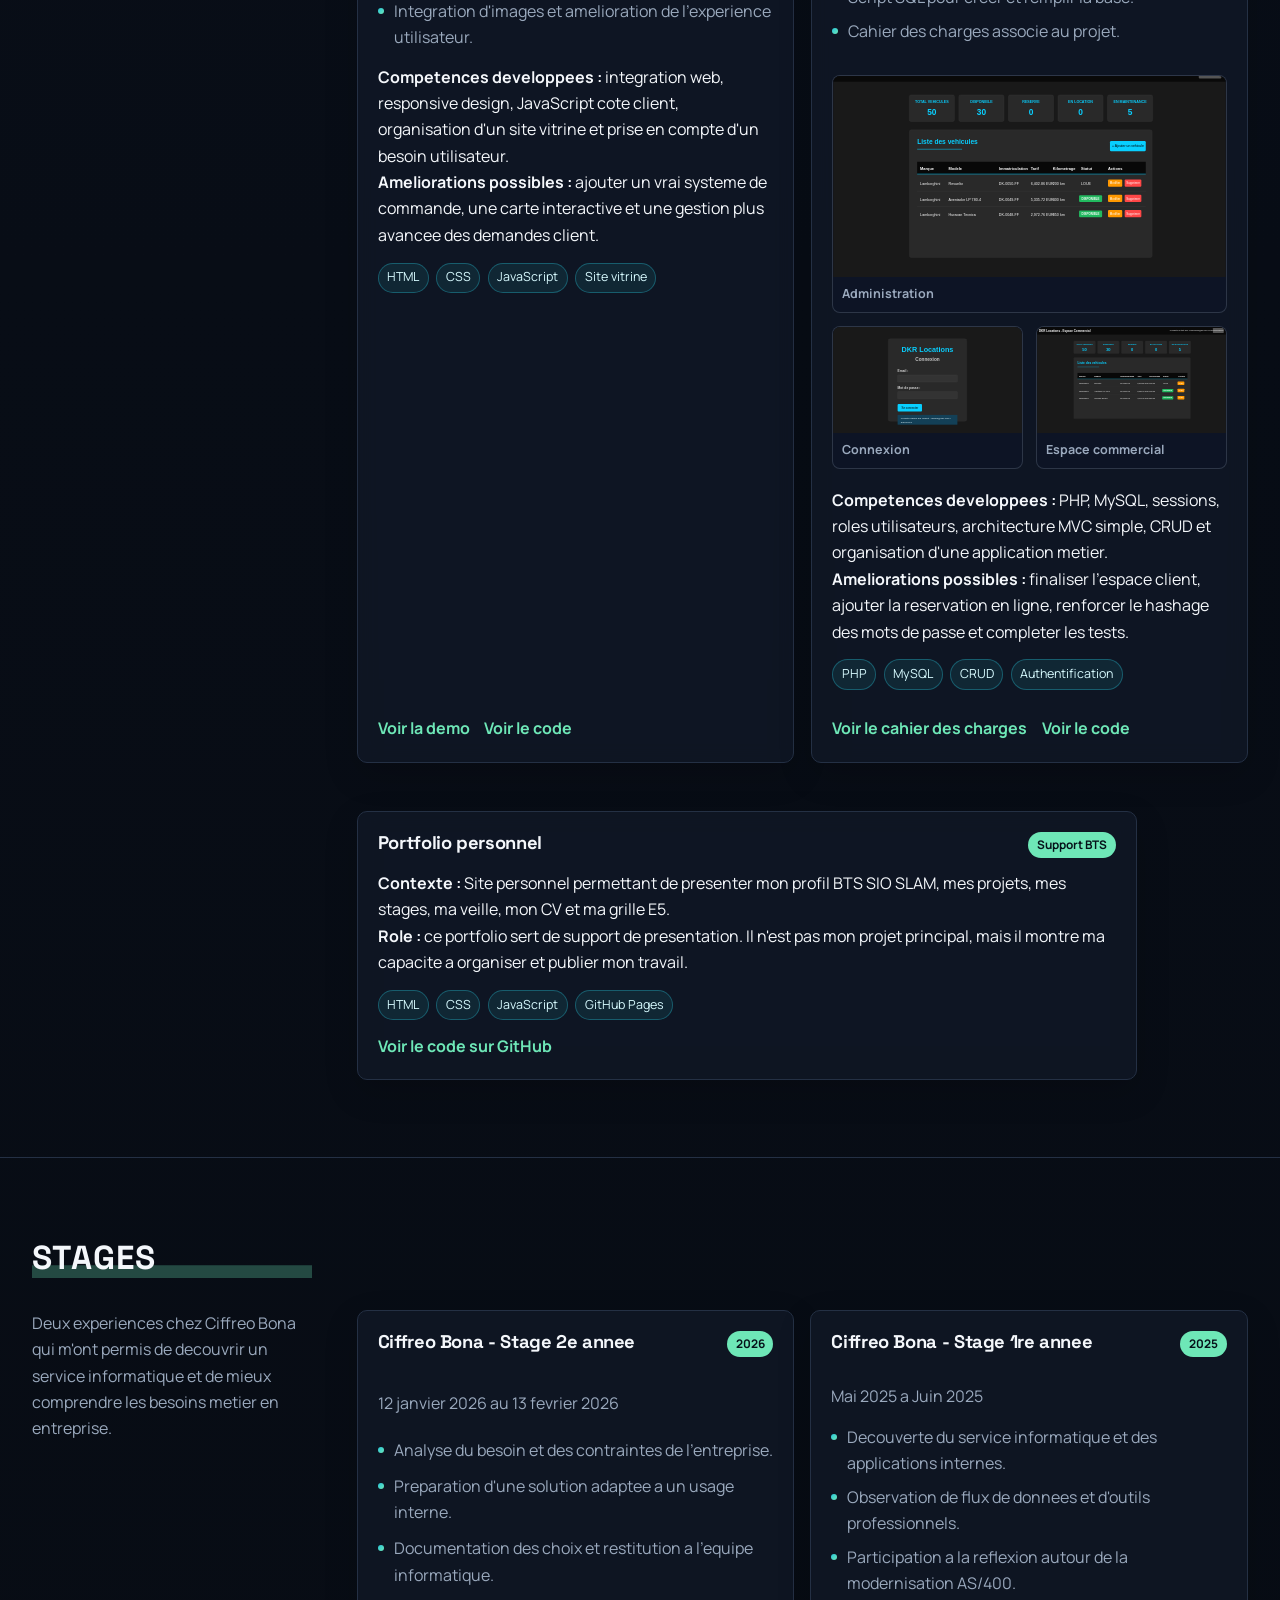
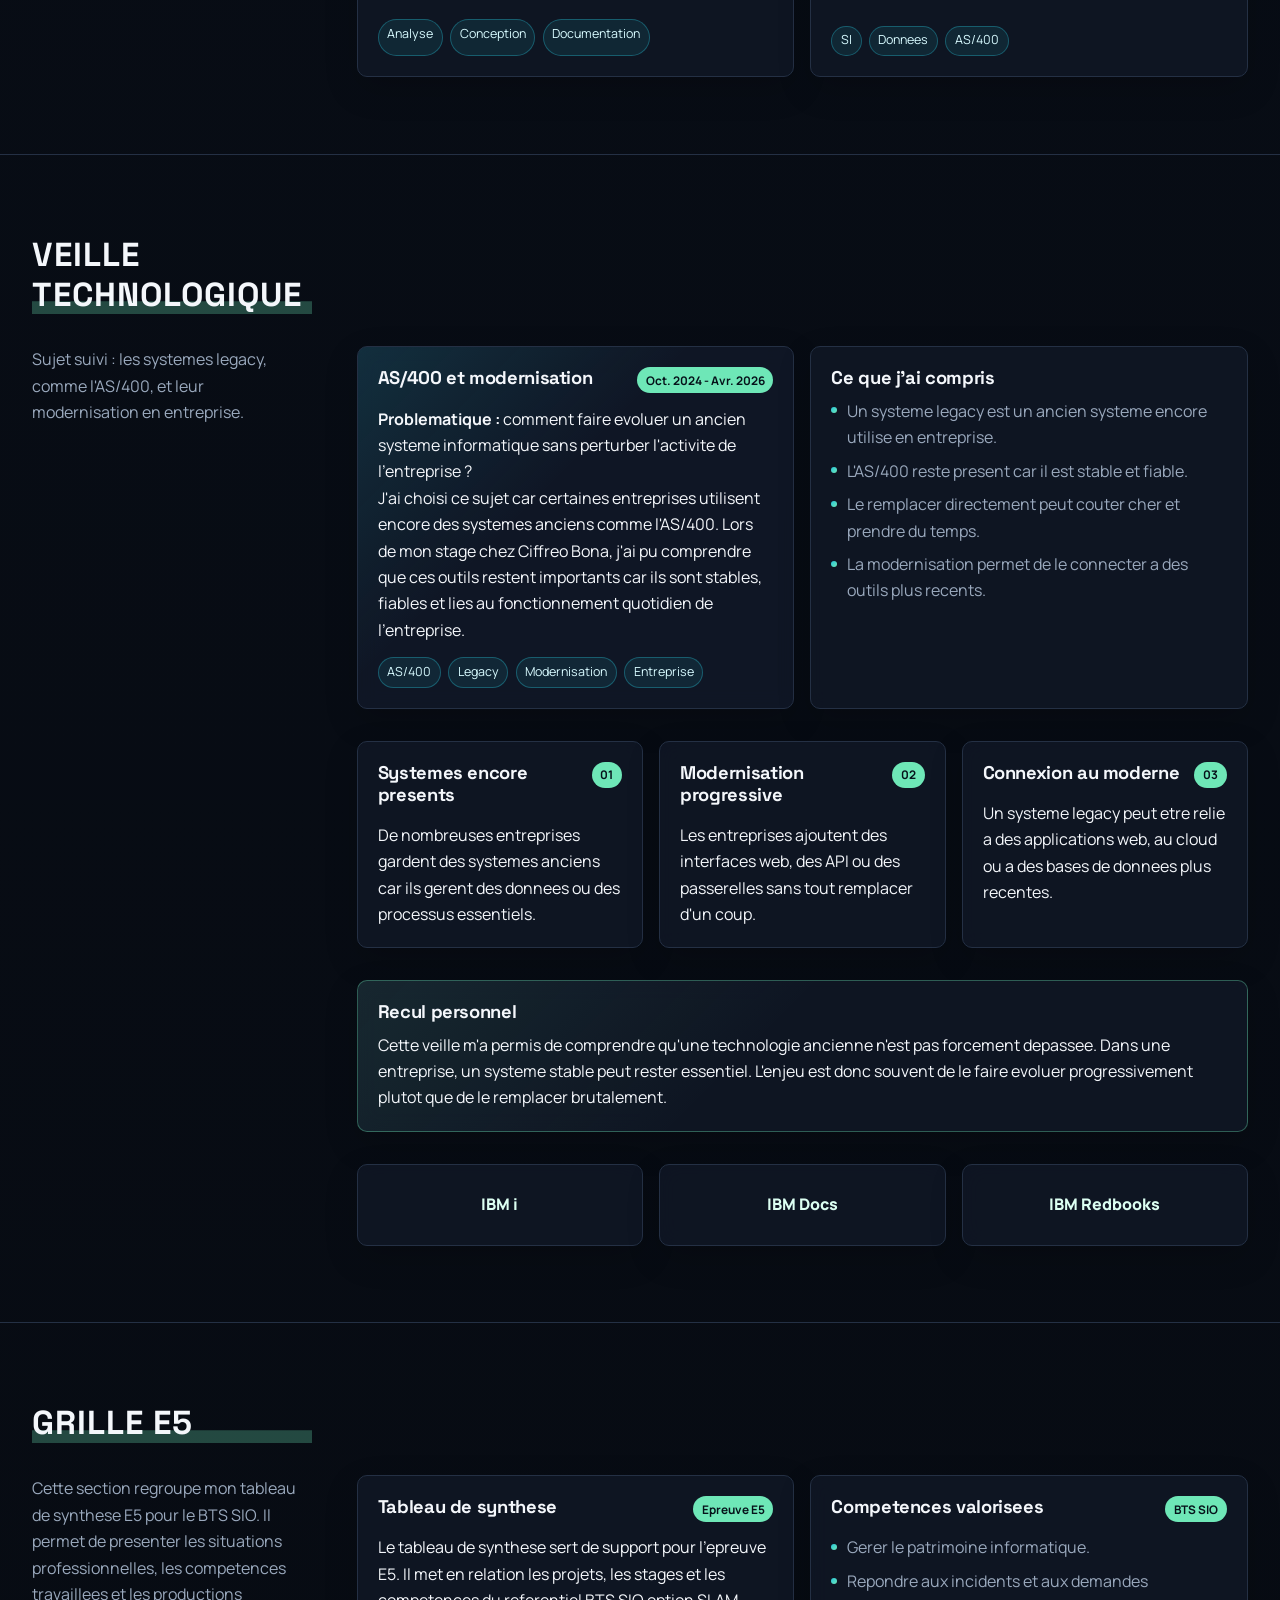
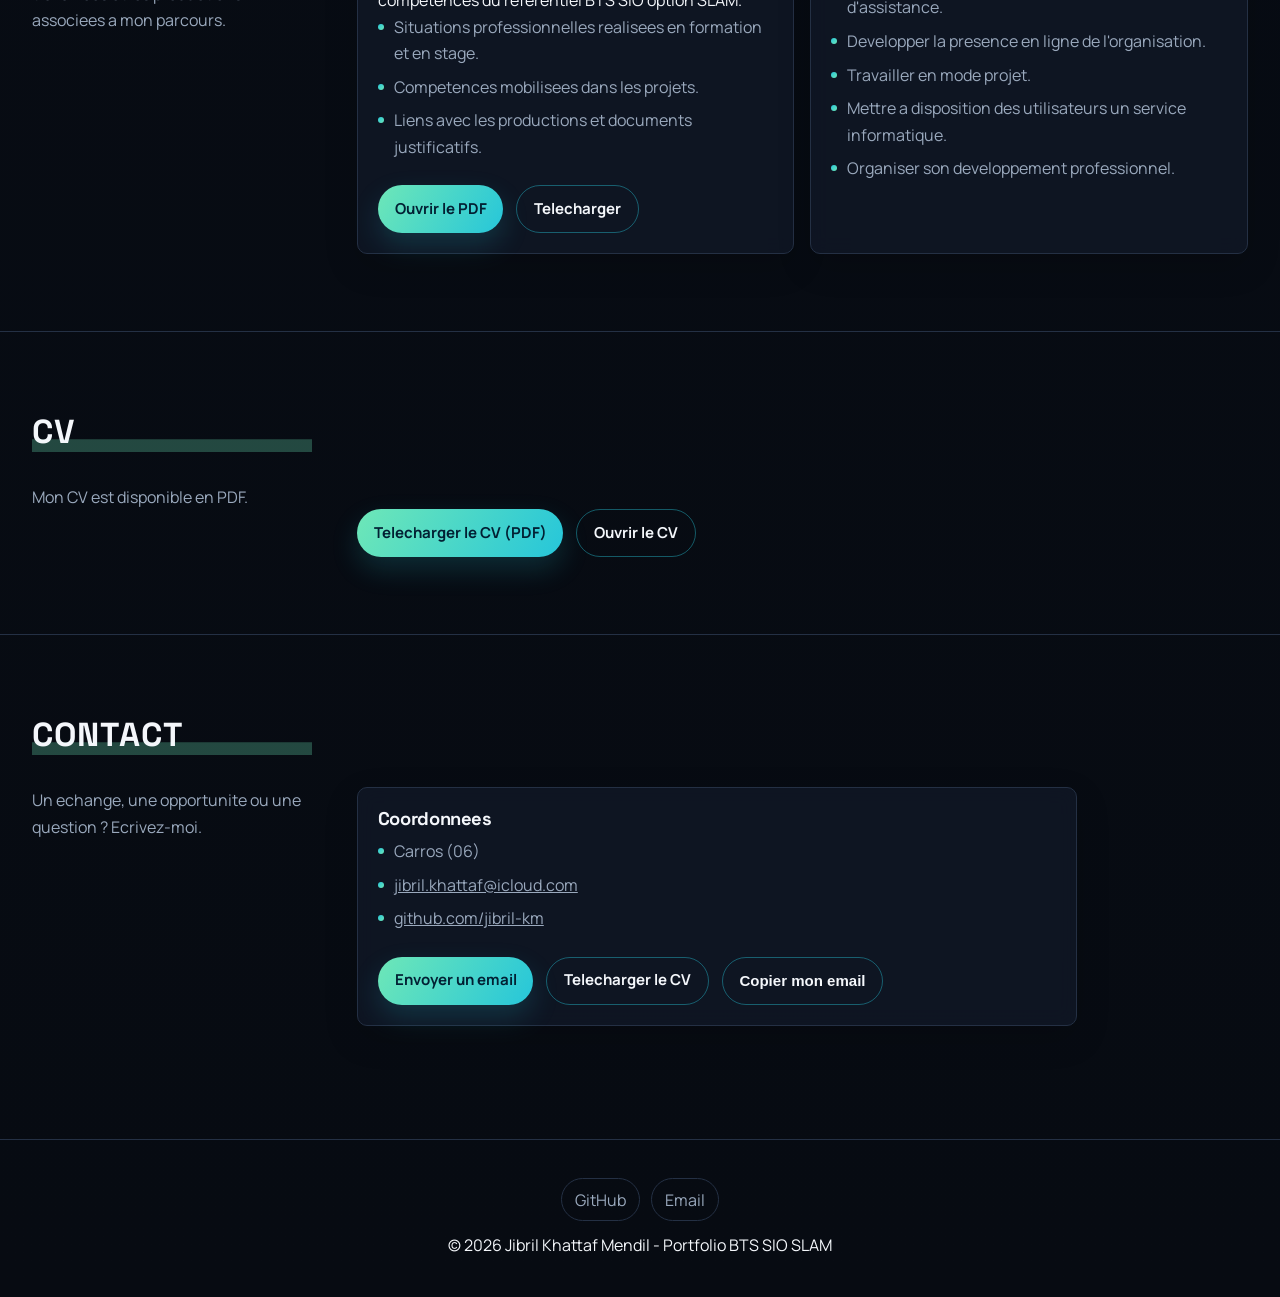
==== commit cdcd4303: "Update portfolio projects and design" ====
--- a/index.html
+++ b/index.html
@@ -3,9 +3,9 @@
 <head>
   <meta charset="UTF-8" />
   <meta name="viewport" content="width=device-width, initial-scale=1.0" />
-  <meta name="description" content="Portfolio de Jibril Khattaf Mendil, etudiant BTS SIO SLAM: projets web, stages, veille technologique et CV." />
+  <meta name="description" content="Portfolio de Jibril Khattaf Mendil, etudiant BTS SIO SLAM: parcours, projets web, stages, veille technologique et CV." />
   <meta name="robots" content="index,follow" />
-  <meta name="theme-color" content="#0f172a" />
+  <meta name="theme-color" content="#080d16" />
   <meta property="og:title" content="Portfolio | Jibril Khattaf Mendil" />
   <meta property="og:description" content="Etudiant BTS SIO SLAM a Nice. Projets concrets, stages, competences et contact." />
   <meta property="og:type" content="website" />
@@ -68,6 +68,7 @@
           <li><a href="#projects" class="nav-link">Projets</a></li>
           <li><a href="#internships" class="nav-link">Stages</a></li>
           <li><a href="#veille" class="nav-link">Veille</a></li>
+          <li><a href="#e5" class="nav-link">E5</a></li>
           <li><a href="#cv" class="nav-link">CV</a></li>
           <li><a href="#contact" class="nav-link">Contact</a></li>
         </ul>
@@ -85,6 +86,13 @@
           Developpement d'applications web
         </p>
 
+        <div class="hero-badges" aria-label="Points forts du profil">
+          <span>HTML / CSS / JavaScript</span>
+          <span>PHP / MySQL</span>
+          <span>GitHub</span>
+          <span>Recherche alternance</span>
+        </div>
+
         <div class="hero-actions">
           <a href="#projects" class="btn btn-primary">Voir mes projets</a>
           <a href="assets/CV_Jibril_Khattaf_Mendil.pdf" class="btn btn-outline" download>Telecharger mon CV</a>
@@ -112,9 +120,23 @@
           </article>
         </div>
 
+        <div class="profile-strip" aria-label="Resume du profil">
+          <article>
+            <span class="profile-kpi">BTS SIO</span>
+            <p>Option SLAM orientee developpement d'applications.</p>
+          </article>
+          <article>
+            <span class="profile-kpi">Web</span>
+            <p>Creation d'interfaces responsive et de fonctionnalites dynamiques.</p>
+          </article>
+          <article>
+            <span class="profile-kpi">Projet</span>
+            <p>Organisation, documentation et amelioration progressive du code.</p>
+          </article>
+        </div>
+
         <div class="inline-actions">
           <a class="btn btn-primary" href="assets/CV_Jibril_Khattaf_Mendil.pdf" download>Telecharger mon CV</a>
-          <a class="btn btn-outline" href="assets/Lettre_motivation_CESI_Jibril_Khattaf_Mendil.docx" download>Lettre de motivation</a>
         </div>
       </div>
     </section>
@@ -122,76 +144,199 @@
     <section id="skills" class="section">
       <div class="container reveal">
         <h2>Competences</h2>
-        <p class="section-intro">Competences techniques et methodes que j'utilise sur mes projets.</p>
-        <div class="grid cols-2 projects-grid">
-          <article class="panel">
-            <h3>Competences techniques</h3>
-            <ul class="dot-list">
-              <li>HTML5, CSS3, JavaScript</li>
-              <li>PHP, SQL, MySQL</li>
-              <li>Git et GitHub</li>
-              <li>Responsive Design</li>
-            </ul>
-          </article>
-          <article class="panel">
-            <h3>Methodes</h3>
-            <ul class="dot-list">
-              <li>Analyse du besoin et structuration du projet</li>
-              <li>Conception UML / Merise</li>
-              <li>Tests manuels et correction progressive</li>
-              <li>Documentation claire</li>
-            </ul>
-          </article>
-        </div>
-      </div>
-    </section>
-
-    <section id="projects" class="section">
-      <div class="container reveal">
-        <h2>Projets</h2>
-        <p class="section-intro">Une selection concise de projets representatifs de ma progression.</p>
-
-        <div class="grid cols-2">
-          <article class="panel project">
-            <div class="project-head"><h3>Portfolio</h3><span class="chip">2026</span></div>
-            <p><strong>Description :</strong> Application web de presentation de mon parcours et de mes realisations.</p>
-            <div class="project-tech-logos" aria-label="Technologies du projet portfolio">
+        <p class="section-intro">
+          Les competences que j'utilise principalement dans mes projets web.
+        </p>
+
+        <div class="grid cols-3 skills-grid">
+          <article class="panel skill-card">
+            <div class="project-head"><h3>Front-end</h3><span class="chip">Web</span></div>
+            <div class="project-tech-logos" aria-label="Technologies front-end">
               <span class="project-tech-chip"><img src="https://cdn.jsdelivr.net/gh/devicons/devicon/icons/html5/html5-original.svg" alt="Logo HTML5" loading="lazy" />HTML5</span>
               <span class="project-tech-chip"><img src="https://cdn.jsdelivr.net/gh/devicons/devicon/icons/css3/css3-original.svg" alt="Logo CSS3" loading="lazy" />CSS3</span>
               <span class="project-tech-chip"><img src="https://cdn.jsdelivr.net/gh/devicons/devicon/icons/javascript/javascript-original.svg" alt="Logo JavaScript" loading="lazy" />JavaScript</span>
             </div>
-            <p><strong>Objectif pedagogique :</strong> Structurer un site clair pour une presentation BTS.</p>
-            <p><strong>Competences developpees :</strong> Responsive design, accessibilite, organisation du contenu.</p>
-            <div class="tags"><span>HTML</span><span>CSS</span><span>JS</span><span>GitHub Pages</span></div>
-            <a href="https://github.com/jibril-km/PORTEFOLIO_JIBRIL" target="_blank" rel="noopener noreferrer" class="text-link">Voir le code sur GitHub</a>
-          </article>
-
-          <article class="panel project">
-            <div class="project-head"><h3>Projet web BTS</h3><span class="chip">CRUD</span></div>
-            <p><strong>Description :</strong> Application permettant de gerer des donnees metier avec operations CRUD.</p>
-            <div class="project-tech-logos" aria-label="Technologies du projet web BTS">
+            <ul class="dot-list">
+              <li>Interfaces responsive.</li>
+              <li>Interactions JavaScript simples.</li>
+              <li>Organisation claire des pages.</li>
+            </ul>
+          </article>
+
+          <article class="panel skill-card">
+            <div class="project-head"><h3>Back-end</h3><span class="chip">PHP</span></div>
+            <div class="project-tech-logos" aria-label="Technologies back-end">
+              <span class="project-tech-chip"><img src="https://cdn.jsdelivr.net/gh/devicons/devicon/icons/php/php-original.svg" alt="Logo PHP" loading="lazy" />PHP</span>
+              <span class="project-tech-chip">CRUD</span>
+              <span class="project-tech-chip">Sessions</span>
+            </div>
+            <ul class="dot-list">
+              <li>Traitement de formulaires.</li>
+              <li>Gestion de sessions et de roles.</li>
+              <li>Ajout, modification et suppression de donnees.</li>
+            </ul>
+          </article>
+
+          <article class="panel skill-card">
+            <div class="project-head"><h3>Base de donnees</h3><span class="chip">SQL</span></div>
+            <div class="project-tech-logos" aria-label="Technologies base de donnees">
+              <span class="project-tech-chip"><img src="https://cdn.jsdelivr.net/gh/devicons/devicon/icons/mysql/mysql-original.svg" alt="Logo MySQL" loading="lazy" />MySQL</span>
+              <span class="project-tech-chip">SQL</span>
+            </div>
+            <ul class="dot-list">
+              <li>Requetes SELECT, INSERT, UPDATE, DELETE.</li>
+              <li>Tables, relations et donnees metier.</li>
+              <li>Script SQL de creation de base.</li>
+            </ul>
+          </article>
+
+          <article class="panel skill-card">
+            <div class="project-head"><h3>Outils</h3><span class="chip">Git</span></div>
+            <ul class="dot-list">
+              <li>GitHub pour heberger les projets.</li>
+              <li>VS Code pour developper.</li>
+              <li>Tests et corrections progressives.</li>
+            </ul>
+          </article>
+
+          <article class="panel skill-card">
+            <div class="project-head"><h3>Methode</h3><span class="chip">Projet</span></div>
+            <ul class="dot-list">
+              <li>Comprendre un besoin utilisateur.</li>
+              <li>Structurer les fonctionnalites.</li>
+              <li>Presenter clairement le resultat.</li>
+            </ul>
+          </article>
+
+          <article class="panel skill-card">
+            <div class="project-head"><h3>Bonnes pratiques</h3><span class="chip">Securite</span></div>
+            <ul class="dot-list">
+              <li>Validation des formulaires.</li>
+              <li>Droits utilisateurs et sessions.</li>
+              <li>Protection des donnees sensibles.</li>
+            </ul>
+          </article>
+        </div>
+      </div>
+    </section>
+
+    <section id="projects" class="section">
+      <div class="container reveal">
+        <h2>Projets</h2>
+        <p class="section-intro">
+          Mes projets montrent ma progression en developpement web, depuis la creation d'interfaces
+          jusqu'a la mise en place de fonctionnalites dynamiques et de traitements de donnees.
+          Chaque projet est documente avec son contexte, ses objectifs, les competences travaillees
+          et les pistes d'amelioration.
+        </p>
+
+        <div class="grid cols-2 projects-grid featured-projects">
+          <article class="panel project project-featured">
+            <div class="project-preview">
+              <img src="Projet/TRAVEL-FOOD/images/travel_food_icon.jpeg" alt="Logo Travel Food" loading="lazy" />
+            </div>
+            <div class="project-head"><h3>Travel Food</h3><span class="chip">Site vitrine</span></div>
+            <p><strong>Contexte :</strong> Site vitrine realise pour le snack familial afin de presenter l'activite, la carte, les horaires et les informations de contact.</p>
+            <p><strong>Description :</strong> Interface responsive pour un snack a Carros avec menu filtre par categorie, mise en avant des burgers, tacos, tajines, couscous, desserts et boissons.</p>
+            <div class="project-tech-logos" aria-label="Technologies du projet Travel Food">
+              <span class="project-tech-chip"><img src="https://cdn.jsdelivr.net/gh/devicons/devicon/icons/html5/html5-original.svg" alt="Logo HTML5" loading="lazy" />HTML5</span>
+              <span class="project-tech-chip"><img src="https://cdn.jsdelivr.net/gh/devicons/devicon/icons/css3/css3-original.svg" alt="Logo CSS3" loading="lazy" />CSS3</span>
+              <span class="project-tech-chip"><img src="https://cdn.jsdelivr.net/gh/devicons/devicon/icons/javascript/javascript-original.svg" alt="Logo JavaScript" loading="lazy" />JavaScript</span>
+            </div>
+            <div class="project-details">
+              <article>
+                <h4>Fonctionnalites</h4>
+                <ul class="dot-list">
+                  <li>Page d'accueil claire avec appels a l'action.</li>
+                  <li>Carte du snack organisee par categories.</li>
+                  <li>Filtrage dynamique du menu en JavaScript.</li>
+                  <li>Sections horaires, adresse et contact.</li>
+                </ul>
+              </article>
+              <article>
+                <h4>Apports</h4>
+                <ul class="dot-list">
+                  <li>Travail a partir d'un besoin reel.</li>
+                  <li>Structuration d'un contenu commercial.</li>
+                  <li>Responsive design pour mobile et ordinateur.</li>
+                  <li>Integration d'images et amelioration de l'experience utilisateur.</li>
+                </ul>
+              </article>
+            </div>
+            <p><strong>Competences developpees :</strong> integration web, responsive design, JavaScript cote client, organisation d'un site vitrine et prise en compte d'un besoin utilisateur.</p>
+            <p><strong>Ameliorations possibles :</strong> ajouter un vrai systeme de commande, une carte interactive et une gestion plus avancee des demandes client.</p>
+            <div class="tags"><span>HTML</span><span>CSS</span><span>JavaScript</span><span>Site vitrine</span></div>
+            <div class="project-links">
+              <a href="assets/projets/travel-food/index.html" target="_blank" rel="noopener noreferrer" class="text-link">Voir la demo</a>
+              <a href="https://github.com/jibril-km/TRAVEL-FOOD" target="_blank" rel="noopener noreferrer" class="text-link">Voir le code</a>
+            </div>
+          </article>
+
+          <article class="panel project project-featured">
+            <div class="project-preview project-preview-dkr" aria-hidden="true">
+              <span>DKR</span>
+              <small>Locations</small>
+            </div>
+            <div class="project-head"><h3>DKR Locations</h3><span class="chip">Application metier</span></div>
+            <p><strong>Contexte :</strong> Application de gestion de location de vehicules realisee dans le cadre d'un projet de developpement web.</p>
+            <p><strong>Description :</strong> Application PHP/MySQL avec authentification, roles utilisateurs et gestion d'un parc de vehicules selon le profil connecte.</p>
+            <div class="project-tech-logos" aria-label="Technologies du projet DKR Locations">
               <span class="project-tech-chip"><img src="https://cdn.jsdelivr.net/gh/devicons/devicon/icons/php/php-original.svg" alt="Logo PHP" loading="lazy" />PHP</span>
               <span class="project-tech-chip"><img src="https://cdn.jsdelivr.net/gh/devicons/devicon/icons/mysql/mysql-original.svg" alt="Logo MySQL" loading="lazy" />MySQL</span>
               <span class="project-tech-chip">SQL</span>
-            </div>
-            <p><strong>Objectif pedagogique :</strong> Pratiquer la logique serveur et la base de donnees.</p>
-            <p><strong>Competences developpees :</strong> CRUD, requetes SQL, validation des formulaires.</p>
-            <div class="tags"><span>PHP</span><span>MySQL</span><span>SQL</span></div>
-            <a href="https://github.com/jibril-km" target="_blank" rel="noopener noreferrer" class="text-link">Voir le code sur GitHub</a>
-          </article>
-
+              <span class="project-tech-chip">MVC</span>
+            </div>
+            <div class="project-details">
+              <article>
+                <h4>Fonctionnalites</h4>
+                <ul class="dot-list">
+                  <li>Connexion avec verification de session.</li>
+                  <li>Gestion des roles admin et commercial.</li>
+                  <li>Ajout, modification et suppression de vehicules.</li>
+                  <li>Base de donnees avec utilisateurs et vehicules.</li>
+                </ul>
+              </article>
+              <article>
+                <h4>Organisation</h4>
+                <ul class="dot-list">
+                  <li>Separation des dossiers config, models, controllers et views.</li>
+                  <li>Routes gerees depuis le fichier principal.</li>
+                  <li>Script SQL pour creer et remplir la base.</li>
+                  <li>Cahier des charges associe au projet.</li>
+                </ul>
+              </article>
+            </div>
+            <div class="project-gallery" aria-label="Captures du projet DKR Locations">
+              <figure class="gallery-main">
+                <img src="assets/projets/dkr/admin-vehicules.svg" alt="Interface administrateur avec liste des vehicules DKR Locations" loading="lazy" />
+                <figcaption>Administration</figcaption>
+              </figure>
+              <figure>
+                <img src="assets/projets/dkr/connexion.svg" alt="Page de connexion DKR Locations" loading="lazy" />
+                <figcaption>Connexion</figcaption>
+              </figure>
+              <figure>
+                <img src="assets/projets/dkr/commercial-vehicules.svg" alt="Interface commercial avec liste des vehicules DKR Locations" loading="lazy" />
+                <figcaption>Espace commercial</figcaption>
+              </figure>
+            </div>
+            <p><strong>Competences developpees :</strong> PHP, MySQL, sessions, roles utilisateurs, architecture MVC simple, CRUD et organisation d'une application metier.</p>
+            <p><strong>Ameliorations possibles :</strong> finaliser l'espace client, ajouter la reservation en ligne, renforcer le hashage des mots de passe et completer les tests.</p>
+            <div class="tags"><span>PHP</span><span>MySQL</span><span>CRUD</span><span>Authentification</span></div>
+            <div class="project-links">
+              <a href="assets/projets/dkr/cahier-des-charges.pdf" target="_blank" rel="noopener noreferrer" class="text-link">Voir le cahier des charges</a>
+              <a href="https://github.com/DokkaDdv/dkr_locations" target="_blank" rel="noopener noreferrer" class="text-link">Voir le code</a>
+            </div>
+          </article>
+        </div>
+
+        <div class="grid cols-1 projects-grid secondary-projects">
           <article class="panel project">
-            <div class="project-head"><h3>Mini-projets JavaScript</h3><span class="chip">JS</span></div>
-            <p><strong>Description :</strong> Applications permettant de pratiquer les interactions utilisateur cote navigateur.</p>
-            <div class="project-tech-logos" aria-label="Technologies des mini-projets JavaScript">
-              <span class="project-tech-chip"><img src="https://cdn.jsdelivr.net/gh/devicons/devicon/icons/html5/html5-original.svg" alt="Logo HTML5" loading="lazy" />HTML5</span>
-              <span class="project-tech-chip"><img src="https://cdn.jsdelivr.net/gh/devicons/devicon/icons/css3/css3-original.svg" alt="Logo CSS3" loading="lazy" />CSS3</span>
-              <span class="project-tech-chip"><img src="https://cdn.jsdelivr.net/gh/devicons/devicon/icons/javascript/javascript-original.svg" alt="Logo JavaScript" loading="lazy" />JavaScript</span>
-            </div>
-            <p><strong>Objectif pedagogique :</strong> Mettre en pratique le DOM et les evenements JS.</p>
-            <p><strong>Competences developpees :</strong> Manipulation DOM, logique JS, debogage.</p>
-            <div class="tags"><span>JavaScript</span><span>DOM</span><span>UI</span></div>
-            <a href="https://github.com/jibril-km" target="_blank" rel="noopener noreferrer" class="text-link">Voir le code sur GitHub</a>
+            <div class="project-head"><h3>Portfolio personnel</h3><span class="chip">Support BTS</span></div>
+            <p><strong>Contexte :</strong> Site personnel permettant de presenter mon profil BTS SIO SLAM, mes projets, mes stages, ma veille, mon CV et ma grille E5.</p>
+            <p><strong>Role :</strong> ce portfolio sert de support de presentation. Il n'est pas mon projet principal, mais il montre ma capacite a organiser et publier mon travail.</p>
+            <div class="tags"><span>HTML</span><span>CSS</span><span>JavaScript</span><span>GitHub Pages</span></div>
+            <a href="https://github.com/jibril-km/PORTEFOLIO_JIBRIL" target="_blank" rel="noopener noreferrer" class="text-link">Voir le code sur GitHub</a>
           </article>
         </div>
       </div>
@@ -200,33 +345,38 @@
     <section id="internships" class="section">
       <div class="container reveal">
         <h2>Stages</h2>
-        <p class="section-intro">Deux stages en informatique chez Ciffreo Bona avec progression sur l'analyse et la mise en oeuvre.</p>
-
-        <div class="timeline" aria-label="Timeline des stages">
-          <article class="timeline-item">
-            <div class="timeline-dot" aria-hidden="true"></div>
-            <div class="panel">
-              <h3>Ciffreo Bona - Stage 2e annee (BTS SIO)</h3>
-              <p class="muted">12 janvier 2026 au 13 fevrier 2026</p>
-              <ul class="dot-list">
-                <li>Analyse des besoins et conceptualisation d'une solution.</li>
-                <li>Structuration logique et fonctionnelle du projet.</li>
-                <li>Collaboration avec l'equipe informatique et restitution des avancees.</li>
-              </ul>
-            </div>
-          </article>
-
-          <article class="timeline-item">
-            <div class="timeline-dot" aria-hidden="true"></div>
-            <div class="panel">
-              <h3>Ciffreo Bona - Stage 1re annee (BTS SIO)</h3>
-              <p class="muted">Mai 2025 a Juin 2025 (periode a confirmer)</p>
-              <ul class="dot-list">
-                <li>Decouverte du systeme d'information.</li>
-                <li>Developpement et analyse de donnees.</li>
-                <li>Contribution a la modernisation du systeme (AS/400).</li>
-              </ul>
-            </div>
+        <p class="section-intro">
+          Deux experiences chez Ciffreo Bona qui m'ont permis de decouvrir un service informatique
+          et de mieux comprendre les besoins metier en entreprise.
+        </p>
+
+        <div class="grid cols-2">
+          <article class="panel stage-card">
+            <div class="project-head">
+              <h3>Ciffreo Bona - Stage 2e annee</h3>
+              <span class="chip">2026</span>
+            </div>
+            <p class="muted">12 janvier 2026 au 13 fevrier 2026</p>
+            <ul class="dot-list">
+              <li>Analyse du besoin et des contraintes de l'entreprise.</li>
+              <li>Preparation d'une solution adaptee a un usage interne.</li>
+              <li>Documentation des choix et restitution a l'equipe informatique.</li>
+            </ul>
+            <div class="tags"><span>Analyse</span><span>Conception</span><span>Documentation</span></div>
+          </article>
+
+          <article class="panel stage-card">
+            <div class="project-head">
+              <h3>Ciffreo Bona - Stage 1re annee</h3>
+              <span class="chip">2025</span>
+            </div>
+            <p class="muted">Mai 2025 a Juin 2025</p>
+            <ul class="dot-list">
+              <li>Decouverte du service informatique et des applications internes.</li>
+              <li>Observation de flux de donnees et d'outils professionnels.</li>
+              <li>Participation a la reflexion autour de la modernisation AS/400.</li>
+            </ul>
+            <div class="tags"><span>SI</span><span>Donnees</span><span>AS/400</span></div>
           </article>
         </div>
       </div>
@@ -234,57 +384,127 @@
 
     <section id="veille" class="section">
       <div class="container reveal">
-        <h2>Veille informatique</h2>
-        <p class="section-intro">Suivi regulier de l'actualite IT pour rester a jour sur la securite, le developpement et les bonnes pratiques.</p>
+        <h2>Veille technologique</h2>
+        <p class="section-intro">
+          Sujet suivi : les systemes legacy, comme l'AS/400, et leur modernisation en entreprise.
+        </p>
 
         <div class="grid cols-2">
-          <article class="panel">
-            <div class="project-head"><h3>Sujets suivis</h3><span class="chip">2026</span></div>
-            <ul class="dot-list">
-              <li>Cybersecurite : authentification, menaces, hygiene numerique.</li>
-              <li>Ecosysteme JavaScript et frameworks.</li>
-              <li>Accessibilite et performance web.</li>
-              <li>Intelligence artificielle appliquee au developpement.</li>
-            </ul>
-          </article>
-
-          <article class="panel">
-            <div class="project-head"><h3>Sources principales</h3><span class="chip">Docs</span></div>
-            <ul class="dot-list">
-              <li>MDN Web Docs</li>
-              <li>Documentation PHP / MySQL</li>
-              <li>ANSSI et CNIL</li>
-              <li>Blog Chrome Developers et web.dev</li>
-            </ul>
-          </article>
-        </div>
-        <article class="panel" style="margin-top: 1rem;">
-          <div class="project-head"><h3>Methode de veille</h3><span class="chip">Organisation</span></div>
-          <ul class="dot-list">
-            <li>Lecture hebdomadaire d'articles techniques et de documentations officielles.</li>
-            <li>Classement des informations utiles par theme (securite, front-end, back-end, IA).</li>
-            <li>Application des bonnes pratiques sur mes projets personnels et scolaires.</li>
-          </ul>
+          <article class="panel veille-feature">
+            <div class="project-head">
+              <h3>AS/400 et modernisation</h3>
+              <span class="chip">Oct. 2024 - Avr. 2026</span>
+            </div>
+            <p><strong>Problematique :</strong> comment faire evoluer un ancien systeme informatique sans perturber l'activite de l'entreprise ?</p>
+            <p>
+              J'ai choisi ce sujet car certaines entreprises utilisent encore des systemes anciens comme l'AS/400.
+              Lors de mon stage chez Ciffreo Bona, j'ai pu comprendre que ces outils restent importants car ils
+              sont stables, fiables et lies au fonctionnement quotidien de l'entreprise.
+            </p>
+            <div class="tags"><span>AS/400</span><span>Legacy</span><span>Modernisation</span><span>Entreprise</span></div>
+          </article>
+
+          <article class="panel">
+            <h3>Ce que j'ai compris</h3>
+            <ul class="dot-list">
+              <li>Un systeme legacy est un ancien systeme encore utilise en entreprise.</li>
+              <li>L'AS/400 reste present car il est stable et fiable.</li>
+              <li>Le remplacer directement peut couter cher et prendre du temps.</li>
+              <li>La modernisation permet de le connecter a des outils plus recents.</li>
+            </ul>
+          </article>
+        </div>
+
+        <div class="grid cols-3 veille-trends">
+          <article class="panel">
+            <div class="project-head"><h3>Systemes encore presents</h3><span class="chip">01</span></div>
+            <p>De nombreuses entreprises gardent des systemes anciens car ils gerent des donnees ou des processus essentiels.</p>
+          </article>
+
+          <article class="panel">
+            <div class="project-head"><h3>Modernisation progressive</h3><span class="chip">02</span></div>
+            <p>Les entreprises ajoutent des interfaces web, des API ou des passerelles sans tout remplacer d'un coup.</p>
+          </article>
+
+          <article class="panel">
+            <div class="project-head"><h3>Connexion au moderne</h3><span class="chip">03</span></div>
+            <p>Un systeme legacy peut etre relie a des applications web, au cloud ou a des bases de donnees plus recentes.</p>
+          </article>
+        </div>
+
+        <article class="panel veille-oral">
+          <h3>Recul personnel</h3>
+          <p>
+            Cette veille m'a permis de comprendre qu'une technologie ancienne n'est pas forcement depassee.
+            Dans une entreprise, un systeme stable peut rester essentiel. L'enjeu est donc souvent de le faire
+            evoluer progressivement plutot que de le remplacer brutalement.
+          </p>
         </article>
-        <p class="muted">Derniere mise a jour de veille informatique: avril 2026.</p>
+
+        <div class="grid cols-3 veille-sources-compact">
+          <a class="panel source-card" href="https://www.ibm.com/products/ibm-i" target="_blank" rel="noopener noreferrer">IBM i</a>
+          <a class="panel source-card" href="https://www.ibm.com/docs/en/i" target="_blank" rel="noopener noreferrer">IBM Docs</a>
+          <a class="panel source-card" href="https://www.redbooks.ibm.com/" target="_blank" rel="noopener noreferrer">IBM Redbooks</a>
+        </div>
+      </div>
+    </section>
+
+    <section id="e5" class="section">
+      <div class="container reveal">
+        <h2>Grille E5</h2>
+        <p class="section-intro">
+          Cette section regroupe mon tableau de synthese E5 pour le BTS SIO. Il permet de presenter
+          les situations professionnelles, les competences travaillees et les productions associees
+          a mon parcours.
+        </p>
+
+        <div class="grid cols-2">
+          <article class="panel">
+            <div class="project-head">
+              <h3>Tableau de synthese</h3>
+              <span class="chip">Epreuve E5</span>
+            </div>
+            <p>
+              Le tableau de synthese sert de support pour l'epreuve E5. Il met en relation les projets,
+              les stages et les competences du referentiel BTS SIO option SLAM.
+            </p>
+            <ul class="dot-list">
+              <li>Situations professionnelles realisees en formation et en stage.</li>
+              <li>Competences mobilisees dans les projets.</li>
+              <li>Liens avec les productions et documents justificatifs.</li>
+            </ul>
+            <div class="inline-actions">
+              <a class="btn btn-primary" href="assets/Tableau_synthese_E5_Jibril.pdf" target="_blank" rel="noopener noreferrer">Ouvrir le PDF</a>
+              <a class="btn btn-outline" href="assets/Tableau_synthese_E5_Jibril.pdf" download>Telecharger</a>
+            </div>
+          </article>
+
+          <article class="panel">
+            <div class="project-head">
+              <h3>Competences valorisees</h3>
+              <span class="chip">BTS SIO</span>
+            </div>
+            <ul class="dot-list">
+              <li>Gerer le patrimoine informatique.</li>
+              <li>Repondre aux incidents et aux demandes d'assistance.</li>
+              <li>Developper la presence en ligne de l'organisation.</li>
+              <li>Travailler en mode projet.</li>
+              <li>Mettre a disposition des utilisateurs un service informatique.</li>
+              <li>Organiser son developpement professionnel.</li>
+            </ul>
+          </article>
+        </div>
       </div>
     </section>
 
     <section id="cv" class="section">
       <div class="container reveal">
         <h2>CV</h2>
-        <p class="section-intro">Consultez ou telechargez mon CV et ma lettre de motivation.</p>
+        <p class="section-intro">Mon CV est disponible en PDF.</p>
 
         <div class="inline-actions">
           <a class="btn btn-primary" href="assets/CV_Jibril_Khattaf_Mendil.pdf" download>Telecharger le CV (PDF)</a>
-          <a class="btn btn-outline" href="assets/Lettre_motivation_CESI_Jibril_Khattaf_Mendil.docx" download>Telecharger la lettre</a>
-        </div>
-
-        <div class="pdf-embed" role="region" aria-label="CV integre">
-          <iframe src="assets/CV_Jibril_Khattaf_Mendil.pdf" title="CV de Jibril Khattaf Mendil" loading="lazy"></iframe>
-          <p class="muted">
-            Si le PDF ne s'affiche pas, <a href="assets/CV_Jibril_Khattaf_Mendil.pdf" download>telechargez-le ici</a>.
-          </p>
+          <a class="btn btn-outline" href="assets/CV_Jibril_Khattaf_Mendil.pdf" target="_blank" rel="noopener noreferrer">Ouvrir le CV</a>
         </div>
       </div>
     </section>
@@ -294,7 +514,7 @@
         <h2>Contact</h2>
         <p class="section-intro">Un echange, une opportunite ou une question ? Ecrivez-moi.</p>
 
-        <div class="contact-grid">
+        <div class="contact-grid contact-grid-simple">
           <article class="panel contact-panel">
             <h3>Coordonnees</h3>
             <ul class="dot-list">
@@ -308,32 +528,7 @@
               <button type="button" class="btn btn-outline" id="copyEmailBtn">Copier mon email</button>
             </div>
           </article>
-
-          <form class="panel contact-form" id="contactForm">
-            <div class="form-group">
-              <label for="name">Nom complet</label>
-              <input type="text" id="name" name="name" required placeholder="Votre nom" />
-            </div>
-
-            <div class="form-group">
-              <label for="email">Email</label>
-              <input type="email" id="email" name="email" required placeholder="votre@email.com" />
-            </div>
-
-            <div class="form-group">
-              <label for="subject">Sujet</label>
-              <input type="text" id="subject" name="subject" required placeholder="Objet du message" />
-            </div>
-
-            <div class="form-group">
-              <label for="message">Message</label>
-              <textarea id="message" name="message" rows="6" required placeholder="Votre message..."></textarea>
-            </div>
-
-            <button type="submit" class="btn btn-primary">Generer l'email</button>
-            <p class="muted">Ce bouton ouvre votre application mail (pas d'envoi automatique).</p>
-            <p class="form-status" id="formStatus" aria-live="polite"></p>
-          </form>
+          <p class="form-status" id="formStatus" aria-live="polite"></p>
         </div>
       </div>
     </section>
--- a/styles.css
+++ b/styles.css
@@ -1,17 +1,18 @@
 :root {
-  --bg: #0f172a;
-  --surface: #1e293b;
-  --surface-2: #0b1220;
-  --text: #e2e8f0;
-  --muted: #94a3b8;
-  --line: #334155;
-  --brand: #38bdf8;
-  --brand-2: #22d3ee;
-  --mint: #b6d2b0;
-  --mint-strong: #9ac296;
-  --accent: #f59e0b;
+  --bg: #080d16;
+  --surface: #111827;
+  --surface-2: #0c1322;
+  --surface-soft: #162033;
+  --text: #f4f7fb;
+  --muted: #9aa9bd;
+  --line: #243044;
+  --brand: #26c6da;
+  --brand-2: #6ee7b7;
+  --mint: #6ee7b7;
+  --mint-strong: #34d399;
+  --accent: #f4c95d;
   --radius: 10px;
-  --shadow: 0 8px 24px rgba(0, 0, 0, 0.24);
+  --shadow: 0 18px 50px rgba(0, 0, 0, 0.28);
   --transition: 180ms ease;
 }
 
@@ -29,7 +30,10 @@
 body {
   font-family: "Manrope", sans-serif;
   color: var(--text);
-  background: var(--bg);
+  background:
+    radial-gradient(circle at 16% 0%, rgba(38, 198, 218, 0.18), transparent 34rem),
+    radial-gradient(circle at 92% 12%, rgba(110, 231, 183, 0.12), transparent 28rem),
+    linear-gradient(180deg, #0b1220 0%, var(--bg) 45%, #070b12 100%);
   line-height: 1.65;
   overflow-x: hidden;
 }
@@ -74,7 +78,7 @@
 }
 
 .section {
-  padding: 4rem 0;
+  padding: 4.8rem 0;
   border-bottom: 1px solid var(--line);
 }
 
@@ -92,7 +96,7 @@
   text-transform: uppercase;
   letter-spacing: 0.03em;
   display: inline-block;
-  box-shadow: inset 0 -0.45em 0 rgba(182, 210, 176, 0.92);
+  box-shadow: inset 0 -0.38em 0 rgba(110, 231, 183, 0.28);
 }
 
 .section-intro {
@@ -105,7 +109,7 @@
   text-transform: uppercase;
   font-weight: 600;
   letter-spacing: 0.22em;
-  color: #cfe4cb;
+  color: var(--mint);
   margin-bottom: 0.6rem;
   font-size: 0.72rem;
 }
@@ -118,7 +122,7 @@
   position: fixed;
   inset: 0 0 auto 0;
   z-index: 1000;
-  background: rgba(15, 23, 42, 0.92);
+  background: rgba(8, 13, 22, 0.82);
   backdrop-filter: blur(12px);
   border-bottom: 1px solid var(--line);
 }
@@ -153,7 +157,7 @@
   list-style: none;
   display: flex;
   align-items: center;
-  gap: 1.1rem;
+  gap: 0.9rem;
 }
 
 .nav-link {
@@ -216,9 +220,23 @@
 }
 
 .hero {
-  min-height: 70vh;
+  min-height: 68vh;
   display: grid;
   align-items: center;
+  position: relative;
+  overflow: hidden;
+}
+
+.hero::before {
+  content: "";
+  position: absolute;
+  inset: 2rem max(1.25rem, 4vw);
+  border: 1px solid rgba(38, 198, 218, 0.18);
+  border-radius: 28px;
+  background:
+    linear-gradient(135deg, rgba(38, 198, 218, 0.11), transparent 36%),
+    linear-gradient(315deg, rgba(110, 231, 183, 0.08), transparent 34%);
+  pointer-events: none;
 }
 
 .hero-layout {
@@ -228,7 +246,7 @@
 }
 
 .hero-title {
-  font-size: clamp(2.4rem, 5vw, 5rem);
+  font-size: clamp(2.6rem, 5.6vw, 5.8rem);
   margin-bottom: 0.8rem;
   text-transform: uppercase;
 }
@@ -245,6 +263,24 @@
   display: flex;
   flex-wrap: wrap;
   gap: 0.8rem;
+}
+
+.hero-badges {
+  grid-column: 1;
+  display: flex;
+  flex-wrap: wrap;
+  gap: 0.5rem;
+  margin-top: 1.1rem;
+}
+
+.hero-badges span {
+  border: 1px solid rgba(110, 231, 183, 0.3);
+  border-radius: 999px;
+  color: #dcfff2;
+  background: rgba(17, 24, 39, 0.62);
+  padding: 0.32rem 0.72rem;
+  font-size: 0.8rem;
+  font-weight: 700;
 }
 
 .hero-layout {
@@ -258,6 +294,32 @@
 .hero-layout .hero-title,
 .hero-layout .hero-subtitle {
   grid-column: 1;
+}
+
+.profile-strip {
+  display: grid;
+  grid-template-columns: repeat(3, minmax(0, 1fr));
+  gap: 1rem;
+  margin-top: 1rem;
+}
+
+.profile-strip article {
+  border: 1px solid rgba(110, 231, 183, 0.24);
+  border-radius: var(--radius);
+  background: rgba(17, 24, 39, 0.72);
+  padding: 1rem;
+}
+
+.profile-kpi {
+  display: block;
+  font-family: "Space Grotesk", sans-serif;
+  font-weight: 800;
+  color: var(--mint);
+  margin-bottom: 0.35rem;
+}
+
+.profile-strip p {
+  color: var(--muted);
 }
 
 .hero-layout .hero-actions {
@@ -286,6 +348,7 @@
 
 .btn:hover {
   transform: translateY(-2px);
+  box-shadow: 0 14px 32px rgba(0, 0, 0, 0.22);
 }
 
 .btn:focus-visible,
@@ -302,17 +365,18 @@
 .btn-primary {
   color: #022033;
   background: linear-gradient(120deg, var(--mint), var(--brand));
-  box-shadow: none;
+  box-shadow: 0 12px 28px rgba(38, 198, 218, 0.18);
 }
 
 .btn-outline {
   color: var(--text);
-  border: 1px solid var(--line);
+  border: 1px solid rgba(38, 198, 218, 0.42);
   background: transparent;
 }
 
 .btn-outline:hover {
   border-color: var(--mint);
+  background: rgba(38, 198, 218, 0.1);
   color: var(--text);
 }
 
@@ -329,17 +393,23 @@
   grid-template-columns: repeat(3, minmax(0, 1fr));
 }
 
+.cols-1 {
+  grid-template-columns: minmax(0, 1fr);
+}
+
 .panel {
-  background: var(--surface);
+  background: rgba(17, 24, 39, 0.82);
   border: 1px solid var(--line);
   border-radius: var(--radius);
-  box-shadow: none;
+  box-shadow: 0 12px 34px rgba(0, 0, 0, 0.16);
   padding: 1.25rem;
-  transition: border-color var(--transition), background var(--transition);
+  backdrop-filter: blur(10px);
+  transition: border-color var(--transition), background var(--transition), transform var(--transition);
 }
 
 .panel:hover {
-  border-color: rgba(182, 210, 176, 0.65);
+  border-color: rgba(38, 198, 218, 0.52);
+  transform: translateY(-2px);
 }
 
 .panel h3 {
@@ -352,9 +422,155 @@
   flex-direction: column;
 }
 
+.featured-projects {
+  margin-bottom: 1rem;
+  align-items: stretch;
+}
+
+.secondary-projects {
+  margin-top: 1rem;
+  max-width: 780px;
+}
+
+.project-featured {
+  min-height: 100%;
+}
+
+.project-preview {
+  min-height: 210px;
+  border-radius: calc(var(--radius) - 2px);
+  background: var(--surface-2);
+  border: 1px solid rgba(148, 163, 184, 0.22);
+  display: grid;
+  place-items: center;
+  overflow: hidden;
+  margin-bottom: 1rem;
+}
+
+.project-preview img {
+  width: 100%;
+  height: 100%;
+  max-height: 250px;
+  object-fit: cover;
+  display: block;
+}
+
+.project-preview-dkr {
+  background:
+    linear-gradient(135deg, rgba(38, 198, 218, 0.24), rgba(110, 231, 183, 0.14)),
+    var(--surface-2);
+  color: #eff6ff;
+  min-height: 230px;
+  text-align: center;
+}
+
+.project-preview-dkr span {
+  font-family: "Space Grotesk", sans-serif;
+  font-size: clamp(2.4rem, 5vw, 4.2rem);
+  font-weight: 800;
+  line-height: 1;
+  letter-spacing: 0.08em;
+}
+
+.project-preview-dkr small {
+  display: block;
+  margin-top: 0.35rem;
+  color: var(--muted);
+  text-transform: uppercase;
+  letter-spacing: 0.2em;
+  font-weight: 700;
+}
+
+.project-links {
+  display: flex;
+  flex-wrap: wrap;
+  gap: 0.9rem;
+  margin-top: auto;
+  padding-top: 0.8rem;
+}
+
+.project-links .text-link {
+  margin-top: 0;
+  padding-top: 0;
+}
+
+.project-gallery {
+  display: grid;
+  grid-template-columns: repeat(2, minmax(0, 1fr));
+  gap: 0.8rem;
+  margin: 1.1rem 0;
+}
+
+.project-gallery figure {
+  border: 1px solid rgba(148, 163, 184, 0.24);
+  border-radius: calc(var(--radius) - 2px);
+  background: rgba(15, 23, 42, 0.38);
+  overflow: hidden;
+}
+
+.project-gallery .gallery-main {
+  grid-column: 1 / -1;
+}
+
+.project-gallery img {
+  width: 100%;
+  aspect-ratio: 16 / 9;
+  object-fit: cover;
+  display: block;
+  background: var(--surface-2);
+}
+
+.project-gallery .gallery-main img {
+  aspect-ratio: 16 / 8.2;
+}
+
+.project-gallery figcaption {
+  padding: 0.45rem 0.55rem;
+  color: var(--muted);
+  font-size: 0.78rem;
+  font-weight: 700;
+}
+
+.skills-grid .skill-card {
+  display: flex;
+  flex-direction: column;
+}
+
+.skill-note {
+  margin-top: auto;
+  padding-top: 0.9rem;
+  color: var(--muted);
+  font-size: 0.9rem;
+}
+
+.skills-soft {
+  margin-top: 1rem;
+}
+
 .projects-grid .text-link {
   margin-top: auto;
   padding-top: 0.8rem;
+}
+
+.project-details {
+  display: grid;
+  gap: 0.85rem;
+  margin: 0.8rem 0;
+}
+
+.project-details article {
+  border-top: 1px solid rgba(148, 163, 184, 0.22);
+  padding-top: 0.8rem;
+}
+
+.project-details h4,
+.doc-card h3 {
+  font-family: "Space Grotesk", sans-serif;
+}
+
+.project-details h4 {
+  font-size: 0.98rem;
+  margin-bottom: 0.45rem;
 }
 
 .project-head {
@@ -368,7 +584,7 @@
 .chip {
   font-size: 0.74rem;
   font-weight: 700;
-  color: #193022;
+  color: #06121a;
   background: var(--mint);
   border-radius: 999px;
   padding: 0.2rem 0.55rem;
@@ -384,9 +600,9 @@
 .tags span {
   font-size: 0.78rem;
   border-radius: 999px;
-  background: rgba(182, 210, 176, 0.16);
-  color: #d6ebd2;
-  border: 1px solid rgba(182, 210, 176, 0.42);
+  background: rgba(38, 198, 218, 0.1);
+  color: #d8fbff;
+  border: 1px solid rgba(38, 198, 218, 0.34);
   padding: 0.24rem 0.54rem;
 }
 
@@ -394,12 +610,12 @@
   display: inline-flex;
   margin-top: 0.9rem;
   font-weight: 700;
-  color: #bfe7b8;
+  color: var(--mint);
   text-decoration: none;
 }
 
 .text-link:hover {
-  color: #d9f0d4;
+  color: #b9f8df;
 }
 
 .project-tech-logos {
@@ -415,9 +631,9 @@
   gap: 0.35rem;
   font-size: 0.78rem;
   font-weight: 700;
-  color: #dff2da;
-  background: rgba(30, 41, 59, 0.72);
-  border: 1px solid rgba(182, 210, 176, 0.38);
+  color: #e7fbff;
+  background: rgba(12, 19, 34, 0.72);
+  border: 1px solid rgba(38, 198, 218, 0.3);
   border-radius: 999px;
   padding: 0.24rem 0.55rem;
 }
@@ -426,6 +642,15 @@
   width: 14px;
   height: 14px;
   display: block;
+}
+
+.documentation-grid {
+  align-items: stretch;
+}
+
+.doc-card {
+  display: flex;
+  flex-direction: column;
 }
 
 .dot-list {
@@ -445,7 +670,7 @@
   width: 6px;
   height: 6px;
   border-radius: 999px;
-  background: var(--mint);
+  background: linear-gradient(135deg, var(--brand), var(--mint));
   position: absolute;
   left: 0;
   top: 0.62rem;
@@ -465,7 +690,7 @@
   top: 8px;
   bottom: 8px;
   width: 2px;
-  background: linear-gradient(var(--mint), rgba(182, 210, 176, 0.2));
+  background: linear-gradient(var(--mint), rgba(38, 198, 218, 0.16));
 }
 
 .timeline-item {
@@ -480,8 +705,134 @@
   width: 16px;
   height: 16px;
   border-radius: 999px;
-  border: 3px solid #0f172a;
+  border: 3px solid var(--bg);
   background: var(--mint);
+}
+
+.stage-card {
+  display: grid;
+  gap: 0.9rem;
+}
+
+.stage-meta {
+  display: flex;
+  flex-wrap: wrap;
+  gap: 0.5rem;
+}
+
+.stage-meta span {
+  border: 1px solid rgba(148, 163, 184, 0.28);
+  border-radius: 999px;
+  color: var(--muted);
+  background: rgba(15, 23, 42, 0.42);
+  padding: 0.28rem 0.65rem;
+  font-size: 0.78rem;
+  font-weight: 700;
+}
+
+.stage-grid {
+  display: grid;
+  grid-template-columns: repeat(2, minmax(0, 1fr));
+  gap: 1rem;
+}
+
+.stage-grid article {
+  border-top: 1px solid rgba(148, 163, 184, 0.22);
+  padding-top: 0.9rem;
+}
+
+.stage-grid h4 {
+  font-family: "Space Grotesk", sans-serif;
+  font-size: 1rem;
+  margin-bottom: 0.55rem;
+}
+
+.stage-result {
+  border-left: 3px solid var(--mint);
+  padding-left: 0.9rem;
+  color: var(--muted);
+}
+
+.internship-summary {
+  margin-top: 1rem;
+}
+
+.veille-layout {
+  display: grid;
+  gap: 1rem;
+}
+
+.veille-feature {
+  background:
+    linear-gradient(135deg, rgba(38, 198, 218, 0.14), transparent 42%),
+    rgba(17, 24, 39, 0.9);
+}
+
+.veille-stats {
+  align-items: stretch;
+}
+
+.veille-stat {
+  min-height: 118px;
+  display: grid;
+  align-content: center;
+  gap: 0.2rem;
+}
+
+.veille-number {
+  font-family: "Space Grotesk", sans-serif;
+  font-size: clamp(2rem, 4vw, 3.2rem);
+  line-height: 1;
+  font-weight: 800;
+  color: var(--mint);
+}
+
+.veille-stat p {
+  color: var(--muted);
+  font-weight: 700;
+}
+
+.source-card {
+  display: flex;
+  flex-direction: column;
+}
+
+.veille-sources-compact {
+  margin-top: 1rem;
+}
+
+.veille-trends,
+.veille-oral {
+  margin-top: 1rem;
+}
+
+.veille-oral {
+  border-color: rgba(110, 231, 183, 0.34);
+  background:
+    linear-gradient(135deg, rgba(110, 231, 183, 0.09), transparent 45%),
+    rgba(17, 24, 39, 0.82);
+}
+
+.veille-sources-compact .source-card {
+  align-items: center;
+  justify-content: center;
+  min-height: 82px;
+  text-decoration: none;
+  font-weight: 800;
+  color: #dcfff2;
+}
+
+.source-card .text-link {
+  margin-top: auto;
+  padding-top: 0.8rem;
+}
+
+.veille-timeline {
+  margin-top: 0;
+}
+
+.veille-update {
+  padding-top: 0.3rem;
 }
 
 .pdf-embed {
@@ -507,6 +858,10 @@
   display: grid;
   grid-template-columns: 1fr 1fr;
   gap: 1rem;
+}
+
+.contact-grid-simple {
+  grid-template-columns: minmax(0, 720px);
 }
 
 .contact-panel {
@@ -560,7 +915,7 @@
 textarea:focus {
   outline: none;
   border-color: var(--mint-strong);
-  box-shadow: 0 0 0 3px rgba(182, 210, 176, 0.2);
+  box-shadow: 0 0 0 3px rgba(38, 198, 218, 0.2);
 }
 
 .footer {
@@ -648,7 +1003,7 @@
   }
 
   .nav-list {
-    gap: 1.35rem;
+    gap: 1rem;
   }
 
   .hero {
@@ -681,17 +1036,21 @@
     grid-column: 2;
   }
 
-  .projects-grid {
-    grid-template-columns: repeat(3, minmax(0, 1fr));
+  .featured-projects {
+    grid-template-columns: repeat(2, minmax(0, 1fr));
     gap: 1.1rem;
   }
 
-  .projects-grid .project {
+  .secondary-projects {
+    grid-template-columns: minmax(0, 1fr);
+  }
+
+  .featured-projects .project {
     min-height: 100%;
   }
 }
 
-@media (max-width: 820px) {
+@media (max-width: 960px) {
   .menu-toggle {
     display: flex;
   }
@@ -701,7 +1060,7 @@
     left: 1rem;
     right: 1rem;
     top: 68px;
-    background: rgba(15, 23, 42, 0.96);
+    background: rgba(8, 13, 22, 0.96);
     border: 1px solid rgba(148, 163, 184, 0.28);
     border-radius: 12px;
     max-height: 0;
@@ -747,15 +1106,44 @@
     flex-wrap: wrap;
     margin-top: 0.8rem;
   }
+
+  .profile-strip {
+    grid-template-columns: 1fr;
+  }
+
+  .stage-grid {
+    grid-template-columns: 1fr;
+  }
+
+  .project-gallery {
+    grid-template-columns: 1fr;
+  }
 }
 
 @media (max-width: 720px) {
   .section {
-    padding: 4rem 0;
+    padding: 3.6rem 0;
+  }
+
+  .container {
+    width: min(100% - 1.5rem, 1500px);
   }
 
   .cols-3 {
     grid-template-columns: 1fr;
+  }
+
+  .cols-2 {
+    grid-template-columns: 1fr;
+  }
+
+  .hero::before {
+    inset: 1rem 0.75rem;
+    border-radius: 20px;
+  }
+
+  .hero-title {
+    font-size: clamp(2.2rem, 13vw, 3.6rem);
   }
 
   .hero-actions,
